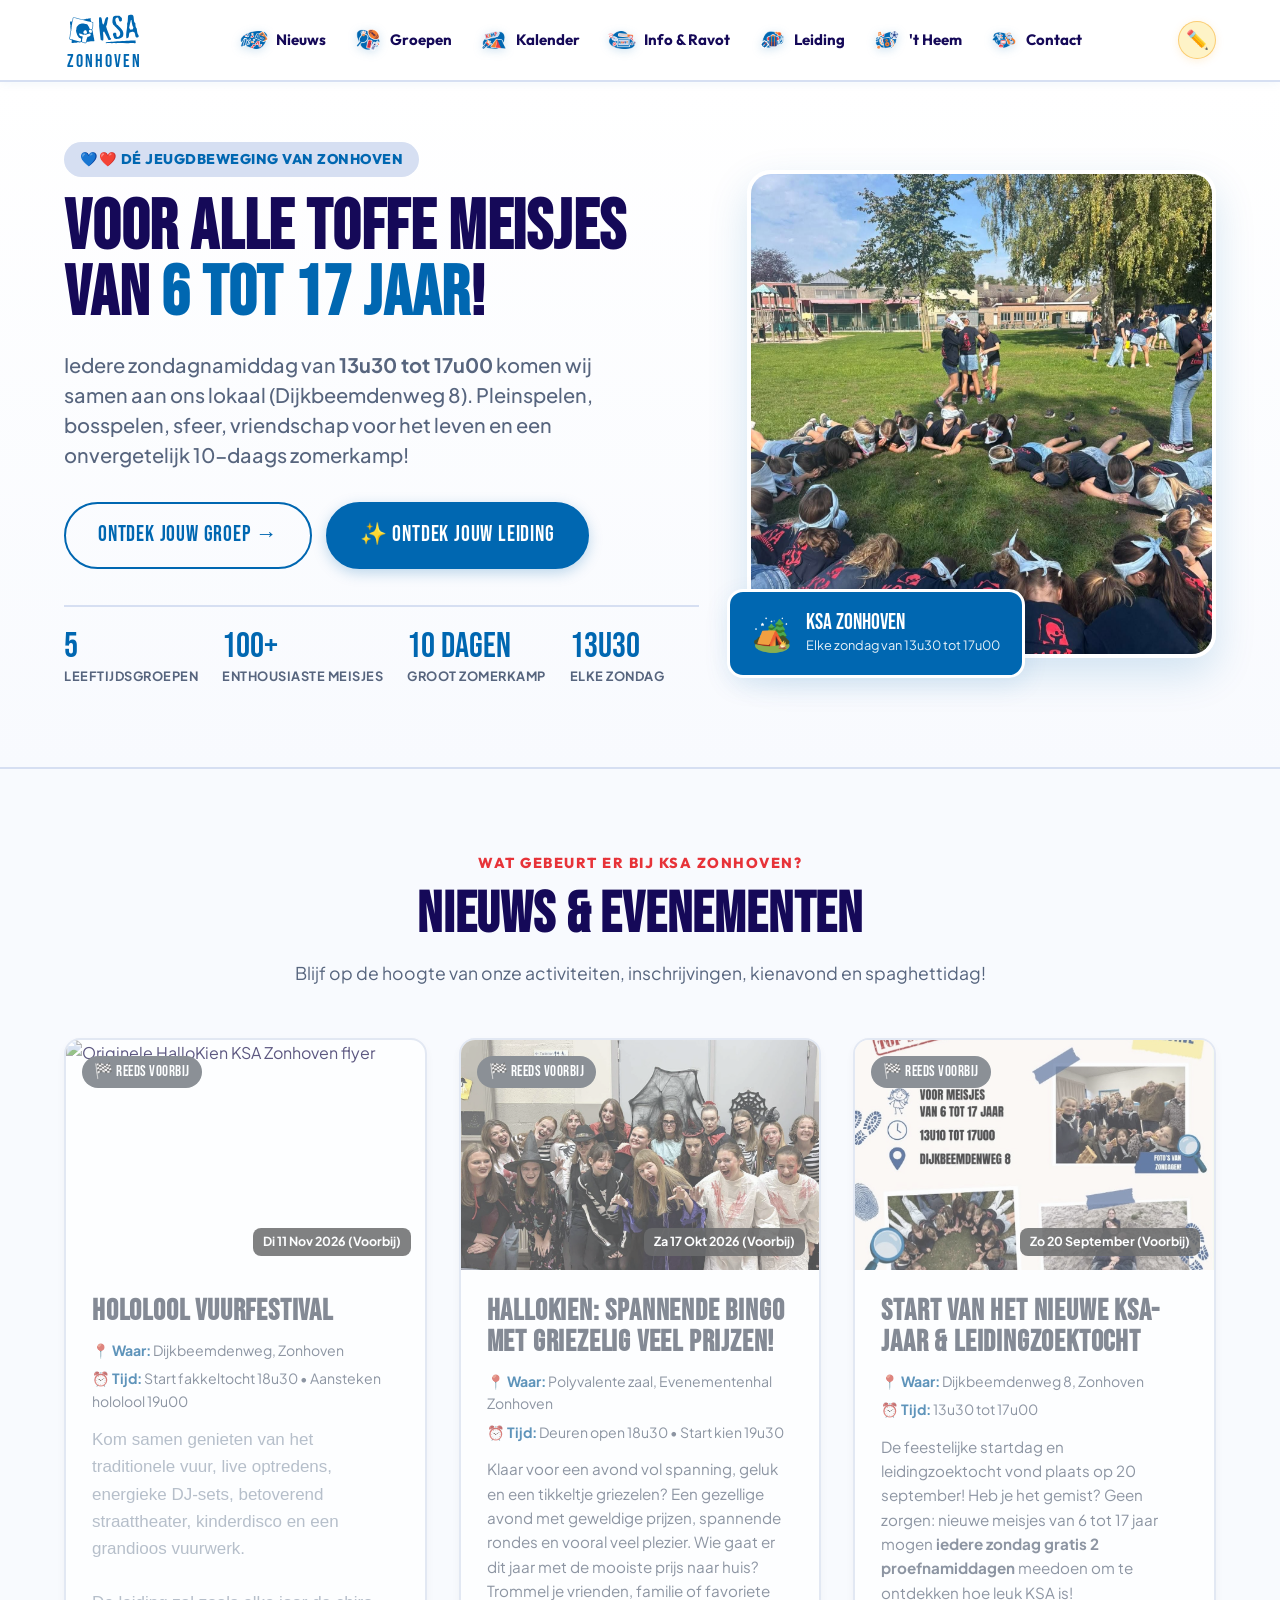
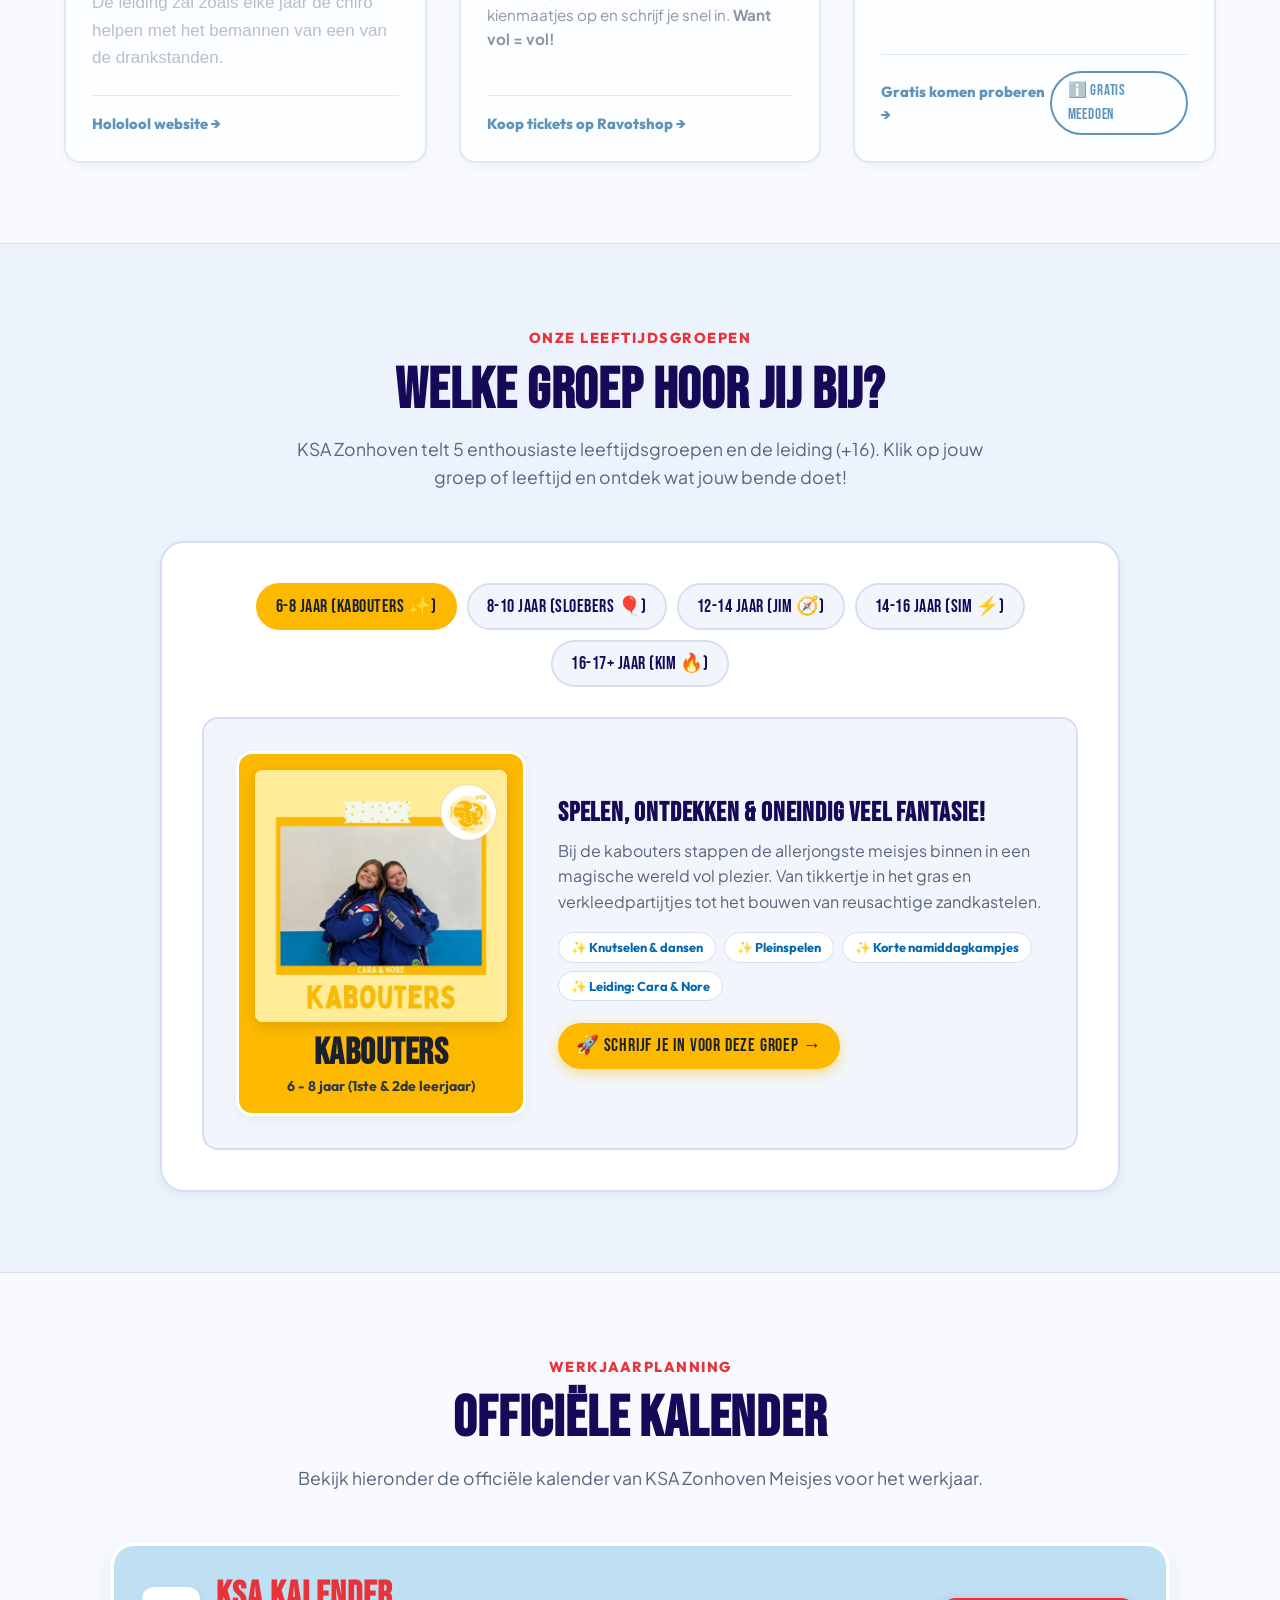
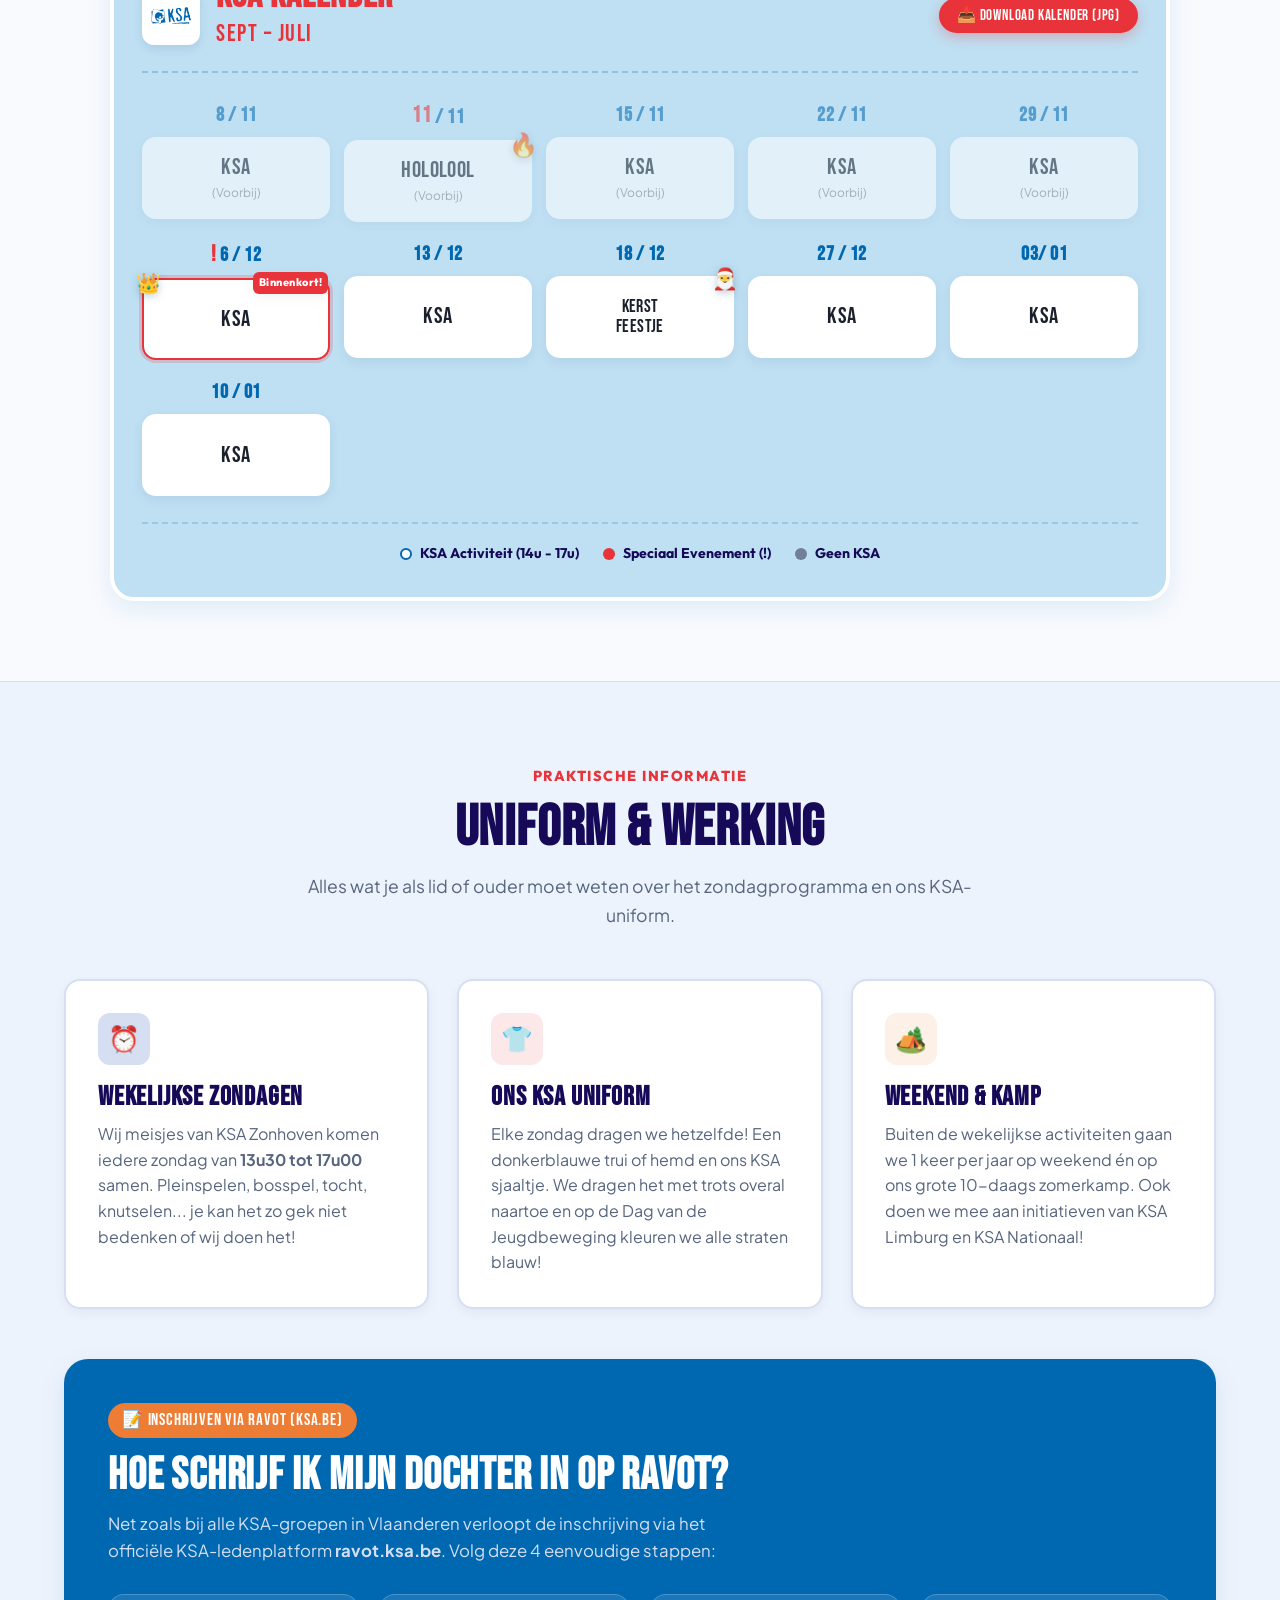
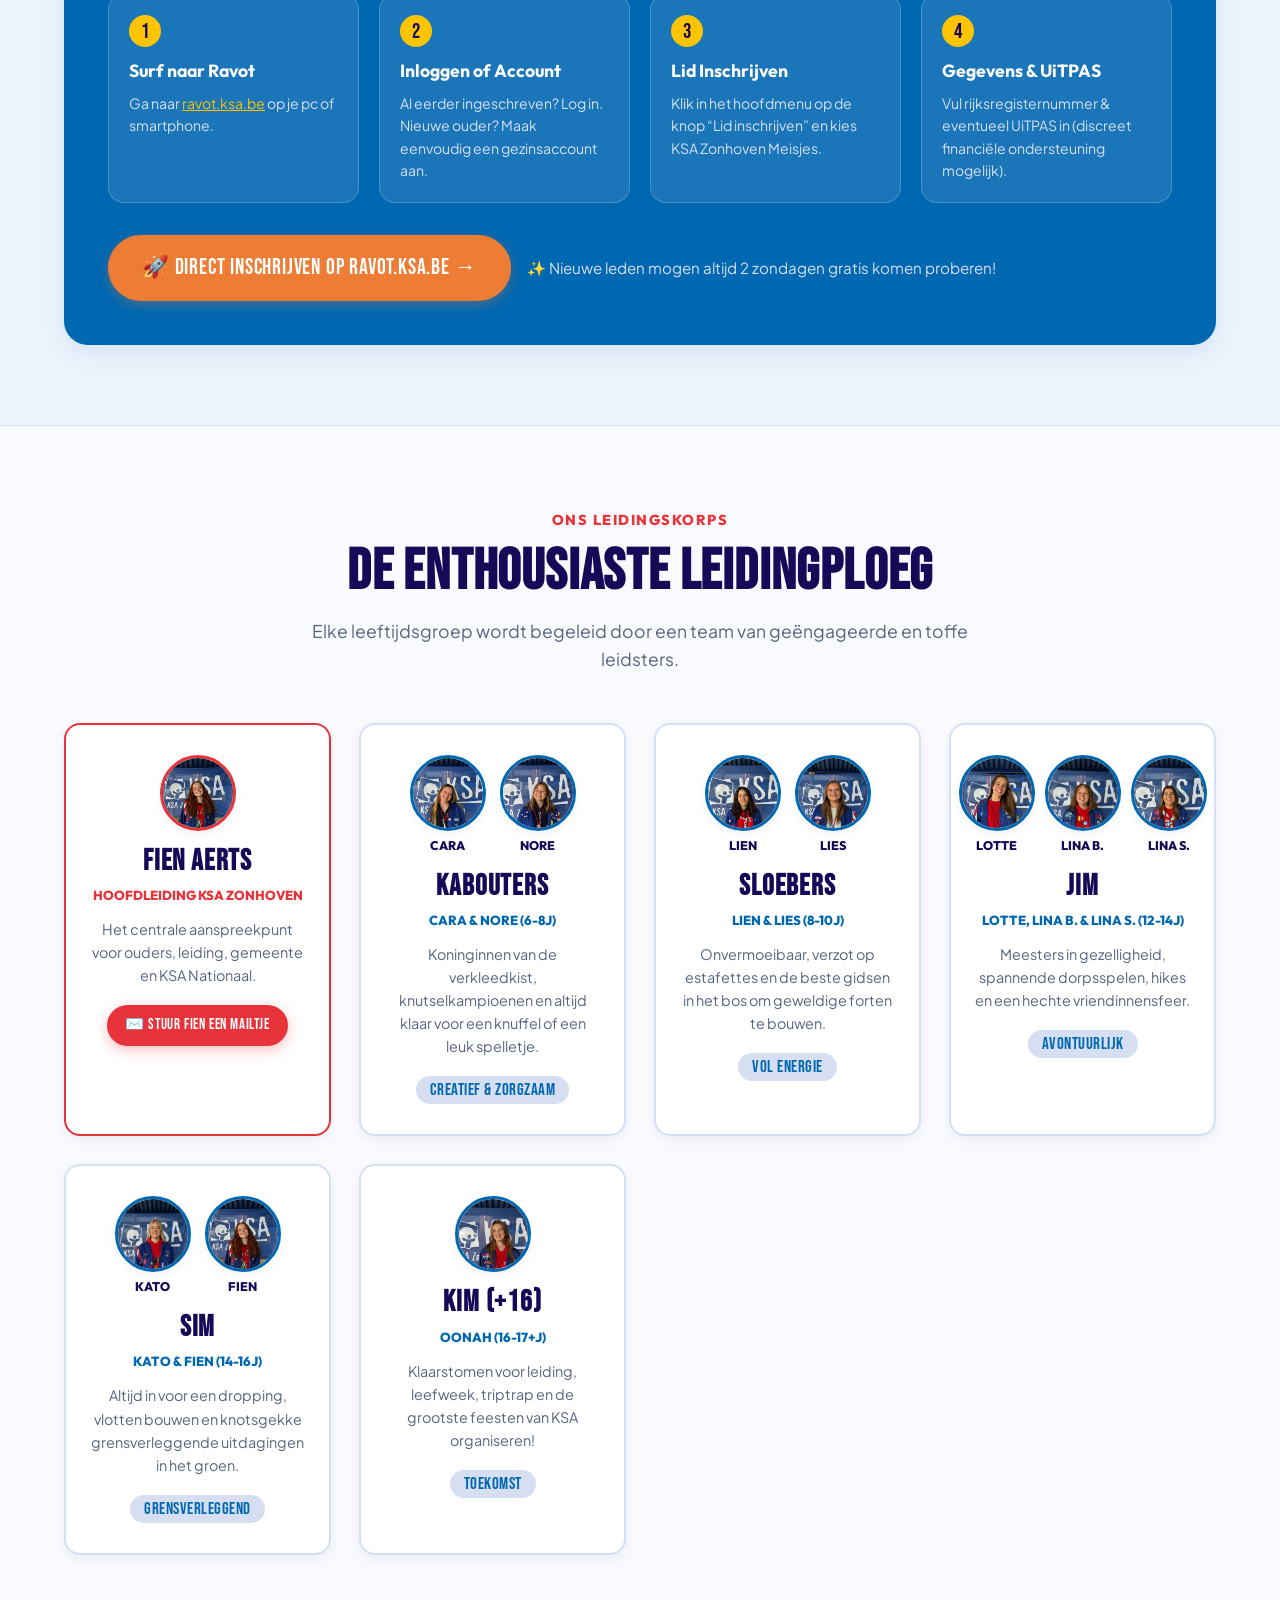
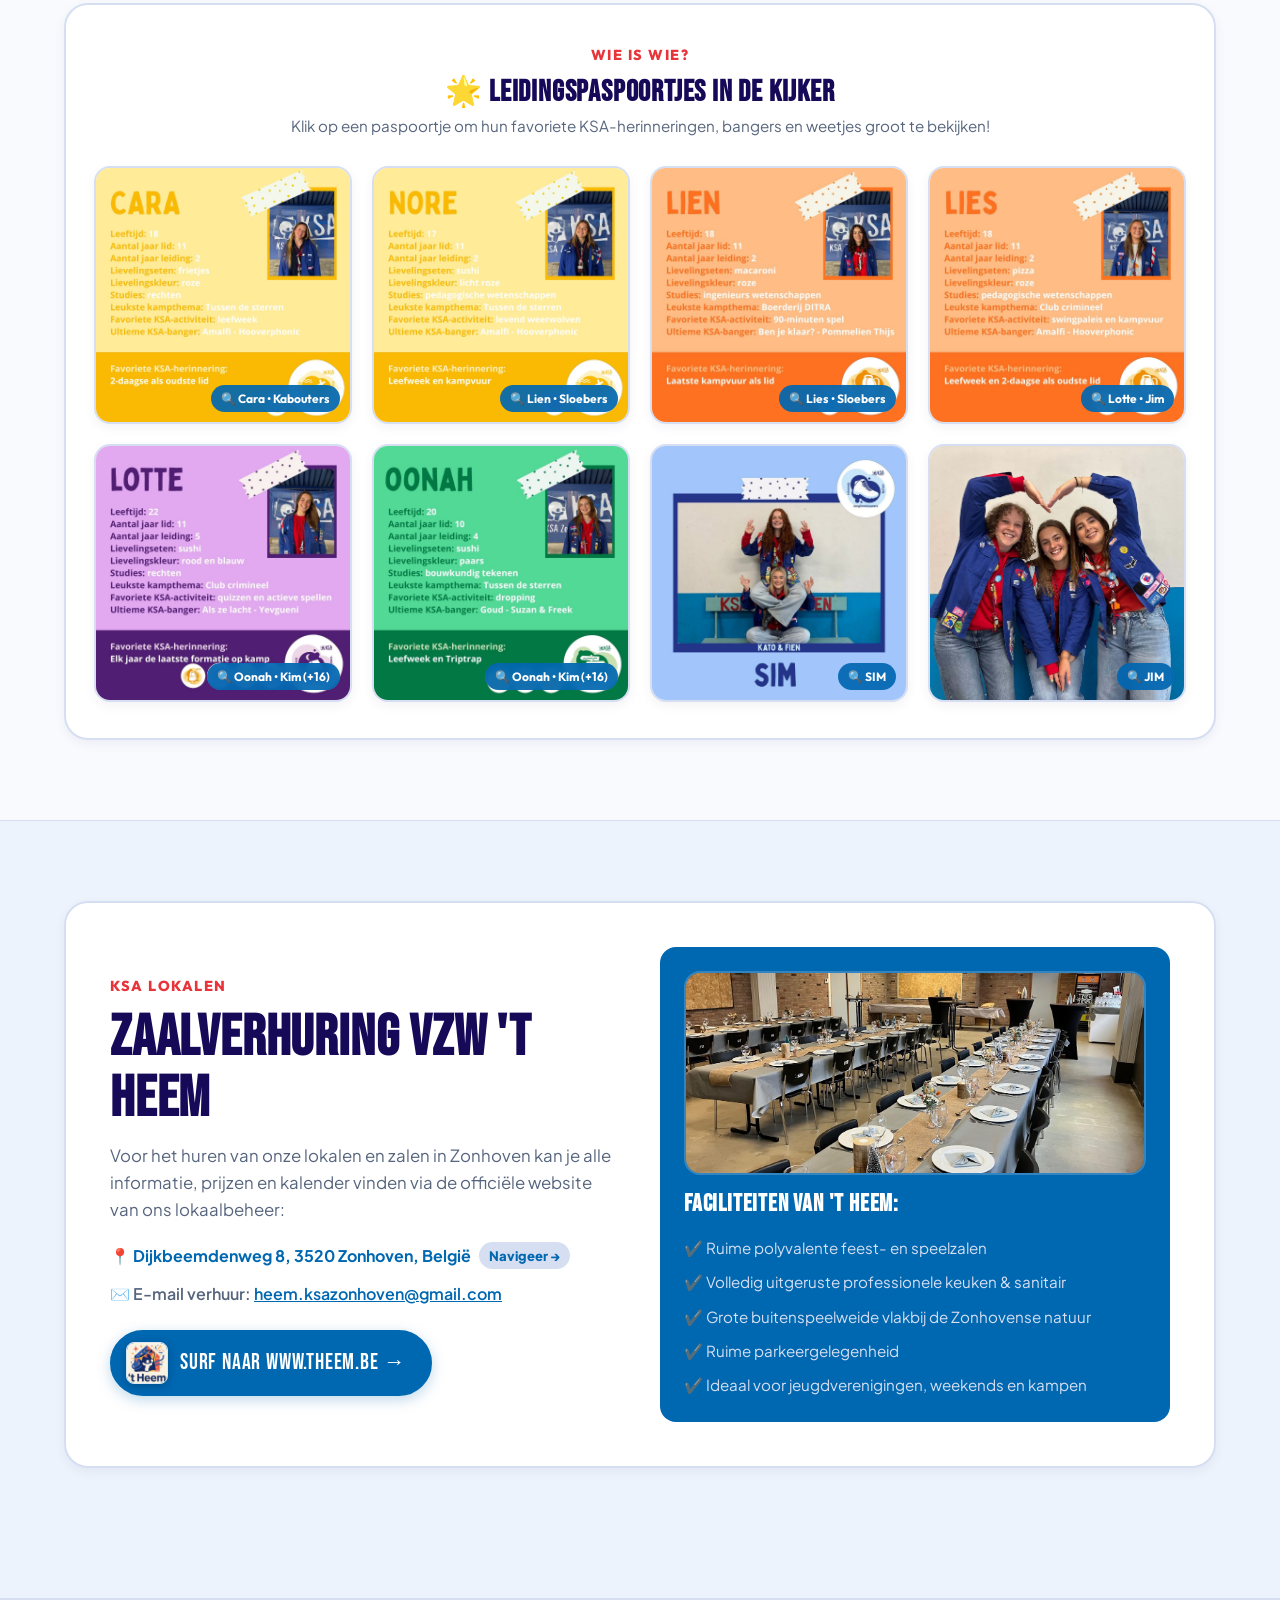
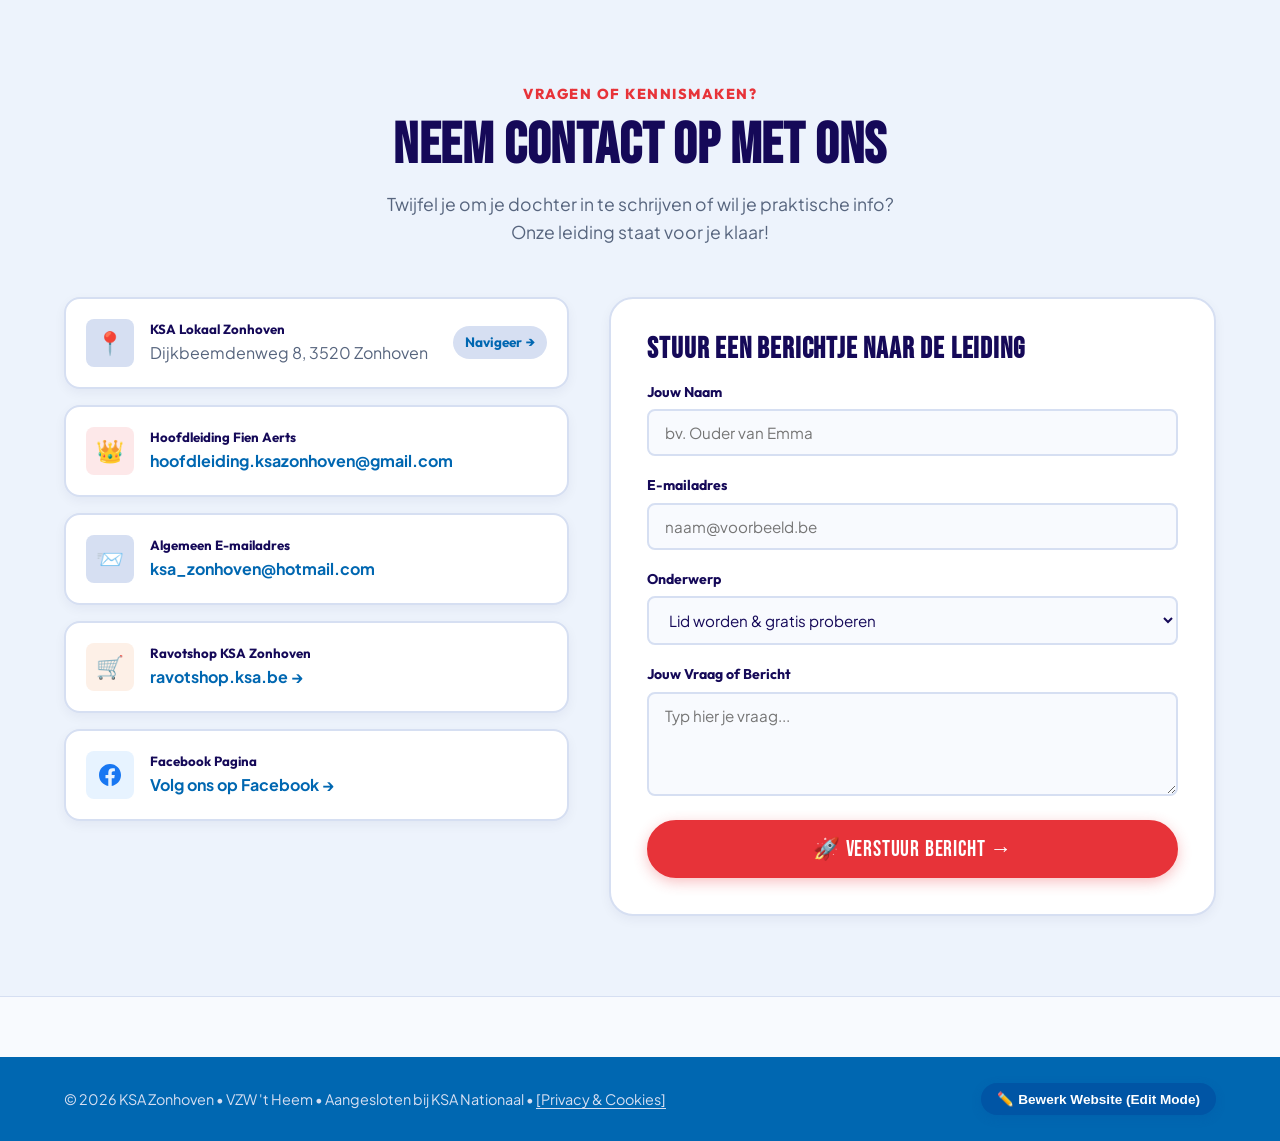
==== index.html @ c06bf8c9 "Fix KSA kalender sticker formaat zodat het perfect in het cirkeltje past (22x22px)" ====
<!DOCTYPE html>
<html lang="nl">
<head>
  <meta charset="UTF-8">
  <meta name="viewport" content="width=device-width, initial-scale=1.0">
  <meta http-equiv="X-UA-Compatible" content="IE=edge">
  
  <title>KSA Zonhoven Meisjes | Dé Jeugdbeweging van Zonhoven (KSA.BE)</title>
  <meta name="description" content="KSA Zonhoven Meisjes - Dé jeugdbeweging van Zonhoven voor meisjes van 6 tot 17 jaar. Aangesloten bij KSA Nationaal (ksa.be). Elke zondag van 13u30 tot 17u00 aan Dijkbeemdenweg 8.">
  <meta property="og:title" content="KSA Zonhoven Meisjes | Dé Jeugdbeweging van Zonhoven">
  <meta property="og:description" content="Dé jeugdbeweging van Zonhoven voor alle toffe meisjes van 6-17 jaar ❤️💙 In de officiële stijl van KSA.BE met authentieke foto's!">
  <meta property="og:image" content="assets/images/real_hero_banner.jpg">
  <meta property="og:type" content="website">

  <!-- Favicon -->
  <link rel="icon" type="image/svg+xml" href="assets/icons/ksa-logo-official.svg?v=blue">

  <!-- Stylesheet in KSA.BE Style -->
  <link rel="stylesheet" href="css/style.css?v=gh33">

  <!-- Automatic Device & Screen Detection (Mobile vs Desktop) -->
  <script src="js/device-detect.js?v=gh27"></script>

  <!-- OneSignal Web Push SDK -->
  <script src="https://cdn.onesignal.com/sdks/web/v16/OneSignalSDK.page.js" defer></script>
  <script>
    window.OneSignalDeferred = window.OneSignalDeferred || [];
    OneSignalDeferred.push(async function(OneSignal) {
      const isGhPages = window.location.pathname.includes('/KSA-website');
      const swPath = isGhPages ? 'KSA-website/OneSignalSDKWorker.js' : 'OneSignalSDKWorker.js';
      const swScope = isGhPages ? '/KSA-website/' : '/';

      await OneSignal.init({
        appId: "1d99a44c-9fef-470b-b8c9-9256adc1f7ee",
        serviceWorkerPath: swPath,
        serviceWorkerParam: {
          scope: swScope
        },
        safari_web_id: "web.onesignal.auto.1d99a44c-9fef-470b-b8c9-9256adc1f7ee",
        notifyButton: {
          enable: false,
        },
        allowLocalhostAsSecureOrigin: true,
      });

      // Vraag na 2.5 seconden vriendelijk om meldingen in te schakelen
      setTimeout(async function() {
        try {
          if (!OneSignal.User.PushSubscription.optedIn) {
            OneSignal.Slidedown.promptPush();
          }
        } catch (err) {}
      }, 2500);
    });
  </script>
</head>
<body>

  <!-- KSA.BE Topbar -->
  <div class="ksa-topbar" id="ksaTopbar">
    <div class="container" style="display:flex; align-items:center; justify-content:space-between; width:100%; flex-wrap:wrap; gap:8px;">
      <div class="ksa-topbar-left" style="display:flex; align-items:center; gap:8px; flex-wrap:wrap;">
        <span class="ksa-topbar-badge" id="topbarBadge">KSA LIMBURG</span>
        <span class="ksa-topbar-desc" id="topbarDesc">Aangesloten bij <strong>KSA Nationaal</strong> &bull;</span>
        <a href="https://www.ksa.be" target="_blank" rel="noopener" id="topbarLinkLeft" class="topbar-link">www.ksa.be</a>
        <span style="opacity:0.6; margin:0 2px;">&bull;</span>
        <a href="javascript:void(0)" class="topbar-link topbar-privacy-trigger" title="Bekijk privacybeleid en cookieverklaring">[Privacy &amp; Cookies]</a>
      </div>
      <div class="ksa-topbar-right" style="display:flex; align-items:center; gap:8px; flex-wrap:wrap;">
        <span class="ksa-topbar-promo" id="topbarPromo">🎃 <strong>HalloKien 2026:</strong></span>
        <a href="https://ravotshop.ksa.be/hallokien" target="_blank" rel="noopener" id="topbarLinkRight" class="topbar-link">Bestel tickets via Ravotshop &rarr;</a>
      </div>
    </div>
  </div>

  <!-- Main KSA.BE Site Header -->
  <header class="site-header">
    <div class="container nav-container">
      <a href="index.html" class="brand-link" aria-label="KSA Zonhoven Home">
        <img src="assets/icons/ksa-logo-official.svg?v=blue" alt="Officieel KSA Logo" class="brand-official-logo">
        <div class="brand-local-info">
          <span class="brand-local-name">ZONHOVEN</span>
        </div>
      </a>

      <!-- Navigation Links in KSA.BE Style -->
      <ul class="nav-links" id="navLinks">
        <li>
          <a href="#nieuws" class="nav-link active">
            <img src="assets/icons/menu/nav_nieuws.png" alt="" class="nav-link-icon">
            <span>Nieuws</span>
          </a>
        </li>
        <li>
          <a href="#groepen" class="nav-link">
            <img src="assets/icons/menu/nav_groepen.png" alt="" class="nav-link-icon">
            <span>Groepen</span>
          </a>
        </li>
        <li>
          <a href="#agenda" class="nav-link">
            <img src="assets/icons/menu/nav_kalender.png" alt="" class="nav-link-icon">
            <span>Kalender</span>
          </a>
        </li>
        <li>
          <a href="#info" class="nav-link">
            <img src="assets/icons/menu/nav_info.png" alt="" class="nav-link-icon">
            <span>Info &amp; Ravot</span>
          </a>
        </li>
        <li>
          <a href="#leiding" class="nav-link">
            <img src="assets/icons/menu/nav_leiding.png" alt="" class="nav-link-icon">
            <span>Leiding</span>
          </a>
        </li>
        <li>
          <a href="#verhuring" class="nav-link">
            <img src="assets/icons/menu/nav_verhuring.png" alt="" class="nav-link-icon">
            <span>'t Heem</span>
          </a>
        </li>
        <li>
          <a href="#contact" class="nav-link">
            <img src="assets/icons/menu/nav_contact.png" alt="" class="nav-link-icon">
            <span>Contact</span>
          </a>
        </li>
      </ul>

      <!-- Action Items -->
      <div class="nav-actions">
        <!-- Desktop Leiding Edit Mode Shortcut -->
        <button type="button" class="desktop-header-edit-btn" id="desktopEditTriggerBtn" title="Bewerk website (Leiding Edit Mode)">
          ✏️
        </button>
        <!-- Mobile Hamburger Menu Button -->
        <button type="button" class="mobile-menu-btn" id="mobileMenuBtn" aria-label="Menu openen">
          ☰
        </button>
      </div>
    </div>
  </header>

  <!-- Main Content -->
  <main id="mainContent">

    <!-- HERO SECTION (KSA.BE Style with Real KSA Zonhoven Banner) -->
    <section class="hero-section">
      <div class="container hero-grid">
        <div class="hero-content">
          <div class="hero-tag">
            <span>💙❤️ Dé Jeugdbeweging van Zonhoven</span>
          </div>

          <h1 class="hero-title">
            VOOR ALLE TOFFE MEISJES VAN <span class="text-blue">6 TOT 17 JAAR</span>!
          </h1>

          <p class="hero-lead">
            Iedere zondagnamiddag van <strong>13u30 tot 17u00</strong> komen wij samen aan ons lokaal (Dijkbeemdenweg 8). 
            Pleinspelen, bosspelen, sfeer, vriendschap voor het leven en een onvergetelijk 10-daags zomerkamp!
          </p>

          <div class="hero-cta-group">
            <a href="#nieuws" class="btn btn-primary btn-lg" data-confetti>
              <span>🔥 Bekijk het Nieuws</span>
            </a>
            <a href="https://ravotshop.ksa.be/hallokien" target="_blank" rel="noopener" class="btn btn-blue btn-lg" data-confetti>
              <span>🎃 HalloKien Tickets</span>
            </a>
            <a href="#groepen" class="btn btn-outline-blue btn-lg">
              <span>Ontdek Jouw Groep &rarr;</span>
            </a>
          </div>

          <div class="hero-stats-bar">
            <div class="hero-stat-item">
              <span class="hero-stat-num">5</span>
              <span class="hero-stat-lbl">Leeftijdsgroepen</span>
            </div>
            <div class="hero-stat-item">
              <span class="hero-stat-num">100+</span>
              <span class="hero-stat-lbl">Enthousiaste Meisjes</span>
            </div>
            <div class="hero-stat-item">
              <span class="hero-stat-num">10 DAGEN</span>
              <span class="hero-stat-lbl">Groot Zomerkamp</span>
            </div>
            <div class="hero-stat-item">
              <span class="hero-stat-num">13U30</span>
              <span class="hero-stat-lbl">Elke Zondag</span>
            </div>
          </div>
        </div>

        <div class="hero-media-wrap">
          <div class="hero-image-frame">
            <img src="images/ksakinderen.jpg" alt="KSA Zonhoven Kinderen Spel in het Gras">
          </div>

          <!-- KSA Badge Corner -->
          <div class="hero-corner-badge">
            <div class="hero-corner-icon">🏕️</div>
            <div>
              <div class="hero-corner-title">KSA ZONHOVEN MEISJES</div>
              <div class="hero-corner-sub">Elke zondag van 13u30 tot 17u00</div>
            </div>
          </div>
        </div>
      </div>
    </section>

    <!-- LIVE COUNTDOWN BANNER (HalloKien 17 Oktober) -->
    <div class="container countdown-banner-wrap">
      <div class="ksa-event-banner">
        <div>
          <span class="event-banner-tag">🔥 GROOT KSA ZONHOVEN EVENEMENT</span>
          <h2 class="event-banner-title">HALLOKIEN BINGO NIGHT 2026 🎃</h2>
          <p class="event-banner-desc">Zaterdag 17 oktober &bull; Polyvalente Zaal Evenementenhal Zonhoven &bull; Vol = Vol!</p>
        </div>

        <div class="countdown-grid" id="eventCountdown">
          <div class="countdown-tile">
            <div class="countdown-digit" id="days">--</div>
            <div class="countdown-label">Dagen</div>
          </div>
          <div class="countdown-tile">
            <div class="countdown-digit" id="hours">--</div>
            <div class="countdown-label">Uur</div>
          </div>
          <div class="countdown-tile">
            <div class="countdown-digit" id="minutes">--</div>
            <div class="countdown-label">Min</div>
          </div>
          <div class="countdown-tile">
            <div class="countdown-digit" id="seconds">--</div>
            <div class="countdown-label">Sec</div>
          </div>
        </div>

        <div>
          <a href="https://ravotshop.ksa.be/hallokien" target="_blank" rel="noopener" class="btn btn-primary btn-lg" data-confetti>
            <span>🎟️ Bestel Kaarten &rarr;</span>
          </a>
        </div>
      </div>
    </div>

    <!-- FLASHY NIEUWS SECTION (Using Real KSA Zonhoven Images) -->
    <section class="section" id="nieuws">
      <div class="container">
        <div class="section-head">
          <span class="section-eyebrow">Wat gebeurt er bij KSA Zonhoven?</span>
          <h2 class="section-title">NIEUWS &amp; EVENEMENTEN</h2>
          <p class="section-intro">
            Blijf op de hoogte van onze activiteiten, inschrijvingen, kienavond en spaghettidag!
          </p>
        </div>

        <!-- News Cards Grid in KSA.BE Card Style -->
        <div class="news-grid">

          <!-- 1. HalloKien (Active Upcoming Event) -->
          <article class="news-card" data-category="hot hallokien">
            <div class="news-media">
              <img src="assets/images/real_hallokien.jpg" alt="Originele HalloKien KSA Zonhoven flyer">
              <div class="news-badge news-badge-red">🎃 Kienavond</div>
              <div class="news-date">Za 17 Okt 2026</div>
            </div>
            <div class="news-content">
              <h3 class="news-card-title">HALLOKIEN: SPANNENDE BINGO MET GRIEZELIG VEEL PRIJZEN!</h3>
              <div class="news-meta-details">
                <div>📍 <strong>Waar:</strong> Polyvalente zaal, Evenementenhal Zonhoven</div>
                <div>⏰ <strong>Tijd:</strong> Deuren open 18u30 &bull; Start kien 19u30</div>
              </div>
              <p class="news-snippet">
                Klaar voor een avond vol spanning, geluk en een tikkeltje griezelen? Een gezellige avond met geweldige prijzen, spannende rondes en vooral veel plezier. Wie gaat er dit jaar met de mooiste prijs naar huis? Trommel je vrienden, familie of favoriete kienmaatjes op en schrijf je snel in. <strong>Want vol = vol!</strong>
              </p>
              <div class="news-actions">
                <a href="https://ravotshop.ksa.be/hallokien" target="_blank" rel="noopener" class="read-more-link">
                  Koop tickets op Ravotshop &rarr;
                </a>
                <a href="https://ravotshop.ksa.be/hallokien" target="_blank" rel="noopener" class="btn btn-primary btn-sm" data-confetti>
                  <span>🎟️ Tickets</span>
                </a>
              </div>
            </div>
          </article>

          <!-- 2. Startdag (Past / Faded Event) -->
          <article class="news-card is-past" data-category="startdag">
            <div class="news-media">
              <img src="assets/images/real_startdag.jpg?v=2" alt="Originele startdag KSA Zonhoven afbeelding">
              <div class="news-badge" style="background-color: #555e68; color: #ffffff;">🏁 Reeds voorbij</div>
              <div class="news-date" style="background-color: rgba(40,40,40,0.85);">Zo 20 September (Voorbij)</div>
            </div>
            <div class="news-content">
              <h3 class="news-card-title" style="color: #4a5568;">START VAN HET NIEUWE KSA-JAAR &amp; LEIDINGZOEKTOCHT</h3>
              <div class="news-meta-details">
                <div>📍 <strong>Waar:</strong> Dijkbeemdenweg 8, Zonhoven</div>
                <div>⏰ <strong>Tijd:</strong> 13u30 tot 17u00</div>
              </div>
              <p class="news-snippet">
                De feestelijke startdag en leidingzoektocht vond plaats op 20 september! Heb je het gemist? Geen zorgen: nieuwe meisjes van 6 tot 17 jaar mogen <strong>iedere zondag gratis 2 proefnamiddagen</strong> meedoen om te ontdekken hoe leuk KSA is!
              </p>
              <div class="news-actions">
                <a href="#info" class="read-more-link">
                  Gratis komen proberen &rarr;
                </a>
                <a href="#info" class="btn btn-outline-blue btn-sm">
                  <span>ℹ️ Gratis Meedoen</span>
                </a>
              </div>
            </div>
          </article>

          <!-- 3. Spaghettidag (Past / Faded Event) -->
          <article class="news-card is-past" data-category="spaghetti">
            <div class="news-media">
              <img src="assets/images/real_spaghettidag.jpg?v=2" alt="Originele Spaghettidag KSA Zonhoven affiche">
              <div class="news-badge" style="background-color: #555e68; color: #ffffff;">🏁 Reeds voorbij</div>
              <div class="news-date" style="background-color: rgba(40,40,40,0.85);">Zo 1 Maart (Afgelopen)</div>
            </div>
            <div class="news-content">
              <h3 class="news-card-title" style="color: #4a5568;">SPAGHETTIDAG: SMULLEN VOOR ONZE NIEUWE KAMPTENT</h3>
              <div class="news-meta-details">
                <div>📍 <strong>Waar:</strong> Zaal De Kwint, Zonhoven</div>
                <div>🍰 <strong>Desserts:</strong> Verzorgd door iTakeAway</div>
              </div>
              <p class="news-snippet">
                Onze jaarlijkse spaghettidag in Zaal De Kwint was een fantastisch succes! Dankzij de massale opkomst en alle bestellingen hebben we ons streefdoel bereikt voor de aankoop van onze nieuwe kamptent. Enorm bedankt aan alle eters, sympathisanten en helpende handen!
              </p>
              <div class="news-actions">
                <span class="read-more-link" style="color: #718096;">
                  ❤️ Bedankt voor jullie steun!
                </span>
              </div>
            </div>
          </article>

        </div>
      </div>
    </section>

    <!-- INTERACTIVE GROEPEN / LEEFTIJDEN (KSA.BE Style) -->
    <section class="section section-alt" id="groepen">
      <div class="container">
        <div class="section-head">
          <span class="section-eyebrow">Onze Leeftijdsgroepen</span>
          <h2 class="section-title">WELKE GROEP HOOR JIJ BIJ?</h2>
          <p class="section-intro">
            KSA Zonhoven telt 5 enthousiaste leeftijdsgroepen en de leiding (+16). Klik op jouw groep of leeftijd en ontdek wat jouw bende doet!
          </p>
        </div>

        <div class="quiz-container">
          <div class="quiz-pills">
            <button type="button" class="quiz-pill-btn active" data-group="kabouters" style="background-color: #fdb900; border-color: #fdb900; color: #1a202c;">6-8 Jaar (Kabouters ✨)</button>
            <button type="button" class="quiz-pill-btn" data-group="sloebers">8-10 Jaar (Sloebers 🎈)</button>
            <button type="button" class="quiz-pill-btn" data-group="roodkapjes">10-12 Jaar (Roodkapjes 🏕️)</button>
            <button type="button" class="quiz-pill-btn" data-group="jim">12-14 Jaar (Jim 🧭)</button>
            <button type="button" class="quiz-pill-btn" data-group="sim">14-16 Jaar (Sim ⚡)</button>
            <button type="button" class="quiz-pill-btn" data-group="kim">16-17+ Jaar (Kim 🔥)</button>
          </div>

          <div class="group-display-card" id="groupResultCard" data-active-group="kabouters">
            <div class="group-display-avatar" id="groupDisplayAvatar">
              <div class="group-img-wrapper">
                <img id="groupResultImg" src="images/kabouters.jpg" alt="Kabouters Groepsfoto" class="group-result-photo">
              </div>
              <h3 class="group-display-title" id="groupResultName">KABOUTERS</h3>
              <div class="group-display-age" id="groupResultAge">6 - 8 jaar (1ste &amp; 2de leerjaar)</div>
            </div>

            <div class="group-display-info">
              <h4 id="groupResultTagline">Spelen, ontdekken &amp; oneindig veel fantasie!</h4>
              <p id="groupResultDesc">
                Bij de kabouters stappen de allerjongste meisjes binnen in een magische wereld vol plezier. Van tikkertje in het gras en verkleedpartijtjes tot het bouwen van reusachtige zandkastelen.
              </p>
              <div class="group-tags-list" id="groupResultPerks">
                <span class="group-tag-pill">✨ Knutselen &amp; dansen</span>
                <span class="group-tag-pill">✨ Pleinspelen</span>
                <span class="group-tag-pill">✨ Korte namiddagkampjes</span>
                <span class="group-tag-pill">✨ Leiding: Cara &amp; Nore</span>
              </div>
              <a href="#info" class="btn btn-sm" id="groupResultBtn" data-confetti>
                <span>🚀 Schrijf je in voor deze groep &rarr;</span>
              </a>
            </div>
          </div>
        </div>
      </div>
    </section>

    <!-- OFFICIËLE KALENDER -->
    <section class="section" id="agenda">
      <div class="container">
        <div class="section-head">
          <span class="section-eyebrow">Werkjaarplanning</span>
          <h2 class="section-title">OFFICIËLE KALENDER</h2>
          <p class="section-intro">
            Bekijk hieronder de officiële kalender van KSA Zonhoven Meisjes voor het werkjaar.
          </p>
        </div>

        <div class="official-calendar-board" id="kalender-bord">
          <div class="cal-poster-header">
            <div class="cal-header-branding">
              <img src="assets/icons/ksa-logo-official.svg?v=blue" alt="KSA Logo" class="cal-header-logo">
              <div>
                <h3 class="cal-poster-title">KSA KALENDER</h3>
                <span class="cal-poster-sub" id="cal-poster-sub">SEPT – JULI</span>
              </div>
            </div>
            <div class="cal-header-actions" data-html2canvas-ignore="true" style="display: flex; gap: 10px; flex-wrap: wrap;">
              <button id="download-kalender-btn" type="button" class="btn btn-primary btn-sm" title="Download de actuele kalender als afbeelding">
                <span>📥 Download Kalender (JPG)</span>
              </button>
            </div>
          </div>

          <div class="cal-grid">
            <!-- 20/09 (Voorbij) -->
            <div class="cal-item is-past">
              <div class="cal-date">20 / 09</div>
              <div class="cal-card">
                <span class="cal-event-text">STARTDAG</span>
              </div>
            </div>

            <!-- 27/09 (Voorbij) -->
            <div class="cal-item is-past">
              <div class="cal-date">27 / 09</div>
              <div class="cal-card">
                <span class="cal-event-text">KSA</span>
              </div>
            </div>

            <!-- 4/10 (Voorbij) -->
            <div class="cal-item is-past">
              <div class="cal-date">4 / 10</div>
              <div class="cal-card">
                <span class="cal-event-text">KSA</span>
              </div>
            </div>

            <!-- 11/10 (Voorbij) -->
            <div class="cal-item is-past">
              <div class="cal-date">11 / 10</div>
              <div class="cal-card">
                <span class="cal-event-text">KSA</span>
              </div>
            </div>

            <!-- 17/10 HALLOKIEN -->
            <div class="cal-item is-current">
              <div class="cal-date"><span class="cal-excl">!</span> 17 / 10</div>
              <div class="cal-card">
                <span class="cal-sticker cal-sticker-bingo" title="Kien">🎟️</span>
                <span class="cal-event-text cal-text-hallokien">HALLOKIEN</span>
                <span class="cal-sticker cal-sticker-pumpkin" title="Halloween">🎃</span>
                <span class="cal-pill-now">Binnenkort!</span>
              </div>
            </div>

            <!-- 18/10 GEEN KSA -->
            <div class="cal-item">
              <div class="cal-date">18 / 10</div>
              <div class="cal-card">
                <span class="cal-event-text cal-text-underline">GEEN KSA</span>
              </div>
            </div>

            <!-- 25/10 KSA -->
            <div class="cal-item">
              <div class="cal-date">25 / 10</div>
              <div class="cal-card">
                <span class="cal-event-text">KSA</span>
              </div>
            </div>

            <!-- 1/11 GEEN KSA -->
            <div class="cal-item">
              <div class="cal-date">1 / 11</div>
              <div class="cal-card">
                <span class="cal-event-text cal-text-underline">GEEN KSA</span>
              </div>
            </div>

            <!-- 8/11 KSA -->
            <div class="cal-item">
              <div class="cal-date">8 / 11</div>
              <div class="cal-card">
                <span class="cal-event-text">KSA</span>
              </div>
            </div>

            <!-- 15/11 KSA -->
            <div class="cal-item">
              <div class="cal-date">15 / 11</div>
              <div class="cal-card">
                <span class="cal-event-text">KSA</span>
              </div>
            </div>

            <!-- 22/11 KSA -->
            <div class="cal-item">
              <div class="cal-date">22 / 11</div>
              <div class="cal-card">
                <span class="cal-event-text">KSA</span>
              </div>
            </div>

            <!-- 29/11 KSA -->
            <div class="cal-item">
              <div class="cal-date">29 / 11</div>
              <div class="cal-card">
                <span class="cal-event-text">KSA</span>
              </div>
            </div>

            <!-- 6/12 KSA (Sint) -->
            <div class="cal-item">
              <div class="cal-date">6 / 12</div>
              <div class="cal-card">
                <span class="cal-sticker cal-sticker-sint" title="Sinterklaas">👑</span>
                <span class="cal-event-text">KSA</span>
              </div>
            </div>

            <!-- 13/12 KSA -->
            <div class="cal-item">
              <div class="cal-date">13 / 12</div>
              <div class="cal-card">
                <span class="cal-event-text">KSA</span>
              </div>
            </div>

            <!-- 18/12 KERSTFEESTJE -->
            <div class="cal-item">
              <div class="cal-date"><span class="cal-excl">!</span> 18 / 12</div>
              <div class="cal-card">
                <span class="cal-sticker cal-sticker-kerst" title="Kerstfeestje">🎅</span>
                <span class="cal-event-text cal-text-kerst">KERST<br>FEESTJE</span>
              </div>
            </div>
          </div>

          <div class="cal-poster-footer">
            <span class="cal-footer-legend">
              <span class="legend-dot legend-active"></span> KSA Activiteit (14u - 17u)
            </span>
            <span class="cal-footer-legend">
              <span class="legend-dot legend-special"></span> Speciaal Evenement (!)
            </span>
            <span class="cal-footer-legend">
              <span class="legend-dot legend-none"></span> Geen KSA
            </span>
          </div>
        </div>
      </div>
    </section>

    <!-- INFO & INSCHRIJVEN VIA RAVOT (KSA.BE Ravot Section) -->
    <section class="section section-alt" id="info">
      <div class="container">
        <div class="section-head">
          <span class="section-eyebrow">Praktische Informatie</span>
          <h2 class="section-title">UNIFORM &amp; WERKING</h2>
          <p class="section-intro">
            Alles wat je als lid of ouder moet weten over het zondagprogramma en ons KSA-uniform.
          </p>
        </div>

        <div class="info-grid">
          <div class="info-feature-card">
            <div class="info-feature-icon">⏰</div>
            <h3>WEKELIJKSE ZONDAGEN</h3>
            <p>
              Wij meisjes van KSA Zonhoven komen iedere zondag van <strong>13u30 tot 17u00</strong> samen. Pleinspelen, bosspel, tocht, knutselen... je kan het zo gek niet bedenken of wij doen het!
            </p>
          </div>

          <div class="info-feature-card">
            <div class="info-feature-icon" style="background-color: #fde8e9; color: var(--ksa-red);">👕</div>
            <h3>ONS KSA UNIFORM</h3>
            <p>
              Elke zondag dragen we hetzelfde! Een donkerblauwe trui of hemd en ons KSA sjaaltje. We dragen het met trots overal naartoe en op de Dag van de Jeugdbeweging kleuren we alle straten blauw!
            </p>
          </div>

          <div class="info-feature-card">
            <div class="info-feature-icon" style="background-color: #fdf0e7; color: var(--ksa-orange);">🏕️</div>
            <h3>WEEKEND &amp; KAMP</h3>
            <p>
              Buiten de wekelijkse activiteiten gaan we 1 keer per jaar op weekend én op ons grote 10-daags zomerkamp. Ook doen we mee aan initiatieven van KSA Limburg en KSA Nationaal!
            </p>
          </div>
        </div>

        <!-- Ravot Box in KSA.BE Brand Style -->
        <div class="ravot-banner-box">
          <span class="ravot-badge">📝 Inschrijven via RAVOT (ksa.be)</span>
          <h3>HOE SCHRIJF IK MIJN DOCHTER IN OP RAVOT?</h3>
          <p>
            Net zoals bij alle KSA-groepen in Vlaanderen verloopt de inschrijving via het officiële KSA-ledenplatform <strong>ravot.ksa.be</strong>. Volg deze 4 eenvoudige stappen:
          </p>

          <div class="ravot-steps-row">
            <div class="ravot-step-tile">
              <div class="step-circle">1</div>
              <h5>Surf naar Ravot</h5>
              <p>Ga naar <a href="https://ravot.ksa.be" target="_blank" rel="noopener" style="color:var(--ksa-yellow); text-decoration:underline;">ravot.ksa.be</a> op je pc of smartphone.</p>
            </div>

            <div class="step-tile ravot-step-tile">
              <div class="step-circle">2</div>
              <h5>Inloggen of Account</h5>
              <p>Al eerder ingeschreven? Log in. Nieuwe ouder? Maak eenvoudig een gezinsaccount aan.</p>
            </div>

            <div class="step-tile ravot-step-tile">
              <div class="step-circle">3</div>
              <h5>Lid Inschrijven</h5>
              <p>Klik in het hoofdmenu op de knop “Lid inschrijven” en kies KSA Zonhoven Meisjes.</p>
            </div>

            <div class="step-tile ravot-step-tile">
              <div class="step-circle">4</div>
              <h5>Gegevens &amp; UiTPAS</h5>
              <p>Vul rijksregisternummer &amp; eventueel UiTPAS in (discreet financiële ondersteuning mogelijk).</p>
            </div>
          </div>

          <div style="display:flex; flex-wrap:wrap; gap:16px; align-items:center;">
            <a href="https://ravot.ksa.be" target="_blank" rel="noopener" class="btn btn-ravot btn-lg" data-confetti>
              <span>🚀 Direct Inschrijven op ravot.ksa.be &rarr;</span>
            </a>
            <span style="font-size:0.95rem; color:#d6dff2;">✨ Nieuwe leden mogen altijd 2 zondagen gratis komen proberen!</span>
          </div>
        </div>
      </div>
    </section>

    <!-- LEIDING PLOEG (Using Real Authentic Leiding Photos) -->
    <section class="section" id="leiding">
      <div class="container">
        <div class="section-head">
          <span class="section-eyebrow">Ons Leidingskorps</span>
          <h2 class="section-title">DE ENTHOUSIASTE LEIDINGPLOEG</h2>
          <p class="section-intro">
            Elke leeftijdsgroep wordt begeleid door een team van geëngageerde en toffe leidsters.
          </p>
        </div>

        <div class="leiding-grid">
          <!-- Hoofdleiding Card (Real Photo Fien Aerts) -->
          <div class="leiding-card leiding-card-hoofd">
            <div style="width: 76px; height: 76px; border-radius: 50%; overflow: hidden; margin: 0 auto 16px; border: 3px solid var(--ksa-red); box-shadow: var(--shadow-sm);">
              <img src="images/uploads/1793738334687_WhatsApp_Image_2026-11-03_at_17.46.16__1_.jpg" alt="Hoofdleiding Fien Aerts" style="width:100%; height:100%; object-fit:cover;">
            </div>
            <h3 class="leiding-name">FIEN AERTS</h3>
            <span class="leiding-role-tag" style="color: var(--ksa-red);">Hoofdleiding KSA Zonhoven</span>
            <p class="leiding-desc">
              Het centrale aanspreekpunt voor ouders, leiding, gemeente en KSA Nationaal.
            </p>
            <a href="mailto:hoofdleiding.ksazonhoven@gmail.com" class="btn btn-primary btn-sm">
              <span>✉️ Stuur Fien een Mailtje</span>
            </a>
          </div>

          <!-- Kabouter Leiding (Cara & Nore) -->
          <div class="leiding-card">
            <div class="leiding-avatars-duo">
              <div class="leiding-avatar-item gallery-item" title="Klik om foto van Cara te bekijken">
                <div class="leiding-avatar-thumb">
                  <img src="images/uploads/1793740657241_WhatsApp_Image_2026-11-03_at_17.46.16__3_.jpg" alt="Cara (Kabouters)" class="paspoort-avatar-crop">
                </div>
                <span class="leiding-avatar-name">Cara</span>
              </div>
              <div class="leiding-avatar-item gallery-item" title="Klik om foto van Nore te bekijken">
                <div class="leiding-avatar-thumb">
                  <img src="images/uploads/1793740664541_WhatsApp_Image_2026-11-03_at_17.45.51.jpg" alt="Nore (Kabouters)" class="paspoort-avatar-crop">
                </div>
                <span class="leiding-avatar-name">Nore</span>
              </div>
            </div>
            <h3 class="leiding-name">KABOUTERS</h3>
            <span class="leiding-role-tag">Cara &amp; Nore (6-8j)</span>
            <p class="leiding-desc">
              Koninginnen van de verkleedkist, knutselkampioenen en altijd klaar voor een knuffel of een leuk spelletje.
            </p>
            <span class="agenda-badge">Creatief &amp; Zorgzaam</span>
          </div>

          <!-- Sloeber Leiding (Lien & Lies) -->
          <div class="leiding-card">
            <div class="leiding-avatars-duo">
              <div class="leiding-avatar-item gallery-item" title="Klik om foto van Lien te bekijken">
                <div class="leiding-avatar-thumb">
                  <img src="images/uploads/1793740670485_WhatsApp_Image_2026-11-03_at_17.45.43__1_.jpg" alt="Lien (Sloebers)" class="paspoort-avatar-crop">
                </div>
                <span class="leiding-avatar-name">Lien</span>
              </div>
              <div class="leiding-avatar-item gallery-item" title="Klik om foto van Lies te bekijken">
                <div class="leiding-avatar-thumb">
                  <img src="images/uploads/1793740675950_WhatsApp_Image_2026-11-03_at_17.46.16__5_.jpg" alt="Lies (Sloebers)" class="paspoort-avatar-crop">
                </div>
                <span class="leiding-avatar-name">Lies</span>
              </div>
            </div>
            <h3 class="leiding-name">SLOEBERS</h3>
            <span class="leiding-role-tag">Lien &amp; Lies (8-10j)</span>
            <p class="leiding-desc">
              Onvermoeibaar, verzot op estafettes en de beste gidsen in het bos om geweldige forten te bouwen.
            </p>
            <span class="agenda-badge">Vol Energie</span>
          </div>

          <!-- Jim Leiding (Lotte, Lina B. & Lina S.) -->
          <div class="leiding-card">
            <div class="leiding-avatars-duo" style="gap: 10px;">
              <div class="leiding-avatar-item gallery-item" title="Klik om foto van Lotte te bekijken">
                <div class="leiding-avatar-thumb">
                  <img src="images/uploads/1793738396382_WhatsApp_Image_2026-11-03_at_17.46.16__6_.jpg" alt="Lotte (Jim)">
                </div>
                <span class="leiding-avatar-name">Lotte</span>
              </div>
              <div class="leiding-avatar-item gallery-item" title="Klik om foto van Lina B. te bekijken">
                <div class="leiding-avatar-thumb">
                  <img src="images/WhatsApp Image 2026-11-03 at 17.46.17 (5).jpeg" alt="Lina B. (Jim)">
                </div>
                <span class="leiding-avatar-name">Lina B.</span>
              </div>
              <div class="leiding-avatar-item gallery-item" title="Klik om foto van Lina S. te bekijken">
                <div class="leiding-avatar-thumb">
                  <img src="images/uploads/1793738407058_WhatsApp_Image_2026-11-03_at_17.46.16__4_.jpg" alt="Lina S. (Jim)">
                </div>
                <span class="leiding-avatar-name">Lina S.</span>
              </div>
            </div>
            <h3 class="leiding-name">JIM</h3>
            <span class="leiding-role-tag">Lotte, Lina B. &amp; Lina S. (12-14j)</span>
            <p class="leiding-desc">
              Meesters in gezelligheid, spannende dorpsspelen, hikes en een hechte vriendinnensfeer.
            </p>
            <span class="agenda-badge">Avontuurlijk</span>
          </div>

          <!-- Sim Leiding (Kato & Fien) -->
          <div class="leiding-card">
            <div class="leiding-avatars-duo">
              <div class="leiding-avatar-item gallery-item" title="Klik om foto van Kato te bekijken">
                <div class="leiding-avatar-thumb">
                  <img src="images/WhatsApp Image 2026-11-03 at 17.46.16 (2).jpeg" alt="Kato (Sim)">
                </div>
                <span class="leiding-avatar-name">Kato</span>
              </div>
              <div class="leiding-avatar-item gallery-item" title="Klik om foto van Fien te bekijken">
                <div class="leiding-avatar-thumb">
                  <img src="images/uploads/1793738334687_WhatsApp_Image_2026-11-03_at_17.46.16__1_.jpg" alt="Fien (Sim)">
                </div>
                <span class="leiding-avatar-name">Fien</span>
              </div>
            </div>
            <h3 class="leiding-name">SIM</h3>
            <span class="leiding-role-tag">Kato &amp; Fien (14-16j)</span>
            <p class="leiding-desc">
              Altijd in voor een dropping, vlotten bouwen en knotsgekke grensverleggende uitdagingen in het groen.
            </p>
            <span class="agenda-badge">Grensverleggend</span>
          </div>

          <!-- Kim (+16) (Oonah) -->
          <div class="leiding-card">
            <div style="width: 76px; height: 76px; border-radius: 50%; overflow: hidden; margin: 0 auto 16px; border: 3px solid var(--ksa-blue); box-shadow: var(--shadow-sm); cursor: pointer;" class="gallery-item" title="Klik om foto van Oonah te bekijken">
              <img src="images/uploads/1793740682690_WhatsApp_Image_2026-11-03_at_17.46.16.jpg" alt="Kim +16 Begeleiding Oonah" class="paspoort-face-focus" style="width:100%; height:100%;">
            </div>
            <h3 class="leiding-name">KIM (+16)</h3>
            <span class="leiding-role-tag">Oonah (16-17+j)</span>
            <p class="leiding-desc">
              Klaarstomen voor leiding, leefweek, triptrap en de grootste feesten van KSA organiseren!
            </p>
            <span class="agenda-badge">Toekomst</span>
          </div>
        </div>

        <!-- Showcase Leidingspaspoorten (Nieuw toegevoegde foto's) -->
        <div class="paspoort-showcase">
          <div class="paspoort-showcase-head">
            <span class="section-eyebrow">Wie is wie?</span>
            <h3 class="paspoort-showcase-title">🌟 LEIDINGSPASPOORTJES IN DE KIJKER</h3>
            <p class="paspoort-showcase-subtitle">
              Klik op een paspoortje om hun favoriete KSA-herinneringen, bangers en weetjes groot te bekijken!
            </p>
          </div>

          <div class="paspoort-grid">
            <!-- 1. Cara -->
            <div class="paspoort-card gallery-item" title="Bekijk paspoort van Cara">
              <img src="images/cara.jpg" alt="Leidingspaspoort Cara (Kabouters)">
              <div class="paspoort-card-badge">🔍 Cara &bull; Kabouters</div>
            </div>

            <!-- 2. Nore -->
            <div class="paspoort-card gallery-item" title="Bekijk paspoort van Nore">
              <img src="images/nore.jpg" alt="Leidingspaspoort Nore (Kabouters)">
              <div class="paspoort-card-badge">🔍 Nore &bull; Kabouters</div>
            </div>

            <!-- 3. Lien -->
            <div class="paspoort-card gallery-item" title="Bekijk paspoort van Lien">
              <img src="images/lien.jpg" alt="Leidingspaspoort Lien (Sloebers)">
              <div class="paspoort-card-badge">🔍 Lien &bull; Sloebers</div>
            </div>

            <!-- 4. Lies -->
            <div class="paspoort-card gallery-item" title="Bekijk paspoort van Lies">
              <img src="images/lies.jpg" alt="Leidingspaspoort Lies (Sloebers)">
              <div class="paspoort-card-badge">🔍 Lies &bull; Sloebers</div>
            </div>

            <!-- 5. Lotte -->
            <div class="paspoort-card gallery-item" title="Bekijk paspoort van Lotte">
              <img src="images/lotte.jpg" alt="Leidingspaspoort Lotte (Jim)">
              <div class="paspoort-card-badge">🔍 Lotte &bull; Jim</div>
            </div>

            <!-- 6. Oonah -->
            <div class="paspoort-card gallery-item" title="Bekijk paspoort van Oonah">
              <img src="images/Oonah.jpg" alt="Leidingspaspoort Oonah (Kim +16)">
              <div class="paspoort-card-badge">🔍 Oonah &bull; Kim (+16)</div>
            </div>
          </div>
        </div>
      </div>
    </section>

    <!-- VERHURING ('T HEEM) (KSA.BE Themas Style) -->
    <section class="section section-alt" id="verhuring">
      <div class="container">
        <div class="verhuring-box">
          <div>
            <span class="section-eyebrow">KSA Lokalen</span>
            <h2 class="section-title">ZAALVERHURING VZW 'T HEEM</h2>
            <p style="margin-bottom: 18px; font-size: 1.05rem;">
              Voor het huren van onze lokalen en zalen in Zonhoven kan je alle informatie, prijzen en kalender vinden via de officiële website van ons lokaalbeheer:
            </p>
            <p style="margin-bottom: 12px; font-weight: 700;">
              <a href="https://www.google.com/maps/dir/?api=1&destination=Dijkbeemdenweg+8,+3520+Zonhoven" target="_blank" rel="noopener" style="color: var(--ksa-blue); text-decoration: none; display: inline-flex; align-items: center; gap: 8px;" title="Navigeer naar KSA Lokaal Zonhoven via Google Maps">
                <span>📍 Dijkbeemdenweg 8, 3520 Zonhoven, België</span>
                <span style="font-size: 0.82rem; background: var(--ksa-light-blue); padding: 3px 10px; border-radius: var(--radius-full); font-weight: 800;">Navigeer &rarr;</span>
              </a>
            </p>
            <p style="margin-bottom: 24px; font-weight: 600;">
              ✉️ E-mail verhuur: <a href="mailto:heem.ksazonhoven@gmail.com" style="color: var(--ksa-blue); text-decoration: underline;">heem.ksazonhoven@gmail.com</a>
            </p>
            <a href="https://www.theem.be" target="_blank" rel="noopener" class="btn btn-blue btn-lg" data-confetti style="display: inline-flex; align-items: center; gap: 12px; padding: 10px 24px 10px 14px;">
              <img src="images/theem_logo_card.jpg" alt="Logo VZW 't Heem" style="width: 42px; height: 42px; border-radius: 8px; object-fit: cover; box-shadow: 0 2px 8px rgba(0,0,0,0.22); flex-shrink: 0; border: 1.5px solid rgba(255,255,255,0.85);">
              <span>Surf naar www.theem.be &rarr;</span>
            </a>
          </div>

          <div style="background-color: var(--ksa-blue); color: #fff; border-radius: var(--radius-md); padding: 24px; display: flex; flex-direction: column; gap: 16px;">
            <div style="border-radius: var(--radius-md); overflow: hidden; border: 2px solid rgba(255,255,255,0.2);">
              <img src="images/theem.jpg" alt="Zaalverhuur 't Heem Zonhoven" style="width: 100%; height: 200px; object-fit: cover; display: block;">
            </div>
            <h3 style="color: #fff; font-size: 1.5rem; margin-bottom: 4px;">FACILITEITEN VAN 'T HEEM:</h3>
            <ul style="list-style: none; display: flex; flex-direction: column; gap: 10px; font-size: 0.95rem; color: #d6dff2;">
              <li>✔️ Ruime polyvalente feest- en speelzalen</li>
              <li>✔️ Volledig uitgeruste professionele keuken &amp; sanitair</li>
              <li>✔️ Grote buitenspeelweide vlakbij de Zonhovense natuur</li>
              <li>✔️ Ruime parkeergelegenheid</li>
              <li>✔️ Ideaal voor jeugdverenigingen, weekends en kampen</li>
            </ul>
          </div>
        </div>
      </div>
    </section>

    <!-- CONTACT (KSA.BE Contact Style) -->
    <section class="section section-alt" id="contact">
      <div class="container">
        <div class="section-head">
          <span class="section-eyebrow">Vragen of Kennismaken?</span>
          <h2 class="section-title">NEEM CONTACT OP MET ONS</h2>
          <p class="section-intro">
            Twijfel je om je dochter in te schrijven of wil je praktische info? Onze leiding staat voor je klaar!
          </p>
        </div>

        <div class="contact-layout">
          <!-- Info Tiles -->
          <div>
            <a href="https://www.google.com/maps/dir/?api=1&destination=Dijkbeemdenweg+8,+3520+Zonhoven" target="_blank" rel="noopener" class="contact-tile-card" title="Navigeer naar KSA Lokaal Zonhoven in Google Maps">
              <div class="contact-tile-icon">📍</div>
              <div style="flex: 1;">
                <h5>KSA Lokaal Zonhoven</h5>
                <p>Dijkbeemdenweg 8, 3520 Zonhoven</p>
              </div>
              <span class="contact-tile-link-action">
                <span>Navigeer</span> &rarr;
              </span>
            </a>

            <div class="contact-tile-card">
              <div class="contact-tile-icon" style="background-color:#fde8e9; color:var(--ksa-red);">👑</div>
              <div>
                <h5>Hoofdleiding Fien Aerts</h5>
                <p><a href="mailto:hoofdleiding.ksazonhoven@gmail.com" style="color:var(--ksa-blue); font-weight:700;">hoofdleiding.ksazonhoven@gmail.com</a></p>
              </div>
            </div>

            <div class="contact-tile-card">
              <div class="contact-tile-icon">📨</div>
              <div>
                <h5>Algemeen E-mailadres</h5>
                <p><a href="mailto:ksa_zonhoven@hotmail.com" style="color:var(--ksa-blue); font-weight:700;">ksa_zonhoven@hotmail.com</a></p>
              </div>
            </div>

            <div class="contact-tile-card">
              <div class="contact-tile-icon" style="background-color:#fdf0e7; color:var(--ksa-orange);">🛒</div>
              <div>
                <h5>Ravotshop KSA Zonhoven</h5>
                <p><a href="https://ravotshop.ksa.be" target="_blank" rel="noopener" style="color:var(--ksa-blue); font-weight:700;">ravotshop.ksa.be &rarr;</a></p>
              </div>
            </div>

            <div class="contact-tile-card">
              <div class="contact-tile-icon" style="background-color:#e7f3ff; color:#1877f2;">
                <svg width="22" height="22" viewBox="0 0 24 24" fill="currentColor" aria-hidden="true" style="display:block;"><path d="M24 12.073c0-6.627-5.373-12-12-12s-12 5.373-12 12c0 5.99 4.388 10.954 10.125 11.854v-8.385H7.078v-3.47h3.047V9.43c0-3.007 1.792-4.669 4.533-4.669 1.312 0 2.686.235 2.686.235v2.953H15.83c-1.491 0-1.956.925-1.956 1.874v2.25h3.328l-.532 3.47h-2.796v8.385C19.612 23.027 24 18.062 24 12.073z"/></svg>
              </div>
              <div>
                <h5>Facebook Pagina</h5>
                <p><a href="https://www.facebook.com/ksazonhoven/?locale=nl_BE" target="_blank" rel="noopener" style="color:var(--ksa-blue); font-weight:700;">Volg ons op Facebook &rarr;</a></p>
              </div>
            </div>
          </div>

          <!-- Contact Form -->
          <div class="contact-form-box">
            <h3 style="font-size: 1.8rem; margin-bottom: 16px; color: var(--ksa-blue-dark);">STUUR EEN BERICHTJE NAAR DE LEIDING</h3>
            <div id="contactFormStatus" style="display:none; margin-bottom:16px; padding:12px 16px; border-radius:12px; font-size:0.92rem; font-weight:600; line-height:1.4;"></div>
            <form id="contactForm">
              <div class="form-group">
                <label class="form-label" for="contactName">Jouw Naam</label>
                <input type="text" id="contactName" class="form-input" placeholder="bv. Ouder van Emma" required>
              </div>

              <div class="form-group">
                <label class="form-label" for="contactEmail">E-mailadres</label>
                <input type="email" id="contactEmail" class="form-input" placeholder="naam@voorbeeld.be" required>
              </div>

              <div class="form-group">
                <label class="form-label" for="contactSubject">Onderwerp</label>
                <select id="contactSubject" class="form-input">
                  <option value="inschrijven">Lid worden &amp; gratis proberen</option>
                  <option value="hallokien">HalloKien tickets</option>
                  <option value="spaghetti">Spaghettidag bestellen</option>
                  <option value="verhuring">Zaalverhuur 't Heem</option>
                  <option value="anders">Andere vraag</option>
                </select>
              </div>

              <div class="form-group">
                <label class="form-label" for="contactMessage">Jouw Vraag of Bericht</label>
                <textarea id="contactMessage" class="form-textarea" rows="4" placeholder="Typ hier je vraag..." required></textarea>
              </div>

              <button type="submit" class="btn btn-primary btn-lg" style="width: 100%;" data-confetti>
                <span>🚀 Verstuur Bericht &rarr;</span>
              </button>
            </form>
          </div>
        </div>
      </div>
    </section>

  </main>

  <!-- OFFICIAL KSA.BE FOOTER (.l-footer) -->
  <footer class="l-footer">
    <div class="container">
      <!-- Footer Bottom Bar -->
      <div class="footer-bottom-bar">
        <div id="footerCopyright" class="footer-copyright">
          &copy; 2026 KSA Zonhoven &bull; VZW 't Heem &bull; Aangesloten bij KSA Nationaal &bull; <a href="javascript:void(0)" class="footer-privacy-trigger" style="color:inherit; text-decoration:underline;">[Privacy &amp; Cookies]</a>
        </div>
        <div class="footer-support-tags">
          <a href="https://docs.google.com/spreadsheets/d/1yNw0GTkWEvEtJ9beIVNfT-pSE5rVDy1sILdIHAQUhX4/edit" target="_blank" rel="noopener" class="footer-admin-link" title="Open Google Sheets om de kalender en website aan te passen">
            <span>📊 Website Beheer (Google Sheets) &rarr;</span>
          </a>
        </div>
      </div>
    </div>
  </footer>

  <!-- ==========================================================================
       PRIVACY & COOKIES MODAL POPUP
       ========================================================================== -->
  <!-- Privacy & Cookies Modal -->
  <div id="ksaPrivacyModalBackdrop" class="ksa-privacy-modal-backdrop" style="display: none;">
    <div class="ksa-privacy-modal-card" role="dialog" aria-modal="true" aria-labelledby="ksaPrivacyModalTitle">
      <div style="display:flex; align-items:center; justify-content:space-between; margin-bottom:14px; border-bottom:2px solid #f1f5f9; padding-bottom:10px;">
        <div style="display:flex; align-items:center; gap:10px;">
          <span style="font-size:26px;">🛡️</span>
          <div>
            <h3 id="ksaPrivacyModalTitle" style="margin:0; font-size:1.25rem; color:var(--ksa-blue, #002b7f);">Privacy &amp; Cookiebeleid</h3>
            <span style="font-size:0.75rem; color:#64748b; font-weight:600;">KSA Zonhoven Meisjes • VZW 't Heem</span>
          </div>
        </div>
        <button type="button" id="ksaClosePrivacyModalBtn" style="background:#f1f5f9; border:none; width:32px; height:32px; border-radius:50%; font-size:16px; cursor:pointer; color:#475569; display:flex; align-items:center; justify-content:center;" aria-label="Sluiten">✕</button>
      </div>

      <div style="font-size:0.9rem; line-height:1.6; color:#334155; display:flex; flex-direction:column; gap:14px;">
        <p style="margin:0;">
          KSA Zonhoven Meisjes (Dijkbeemdenweg 8, 3520 Zonhoven) hecht veel waarde aan de bescherming van jouw persoonsgegevens en de privacy van onze leden en leiding conform de Europese <strong>Algemene Verordening Gegevensbescherming (GDPR/AVG)</strong>.
        </p>

        <div style="background:#f8fafc; border:1px solid #e2e8f0; border-radius:10px; padding:12px 14px;">
          <h4 style="margin:0 0 4px 0; color:#0f172a; font-size:0.95rem;">1. Verwerking van Persoonsgegevens</h4>
          <p style="margin:0; font-size:0.86rem; color:#475569;">
            Lidinschrijvingen, medische fiches en verzekeringen verlopen via het centrale en beveiligde platform <strong>RAVOT van KSA Nationaal</strong>. Wij delen of verkopen nooit persoonlijke gegevens aan commerciële derden.
          </p>
        </div>

        <div style="background:#f8fafc; border:1px solid #e2e8f0; border-radius:10px; padding:12px 14px;">
          <h4 style="margin:0 0 4px 0; color:#0f172a; font-size:0.95rem;">2. Beeldmateriaal &amp; Foto's</h4>
          <p style="margin:0; font-size:0.86rem; color:#475569;">
            Tijdens zondagnamiddagen, evenementen en kampen maken we sfeerfoto's om onze werking te tonen aan leden en ouders. Toestemming hiervoor wordt gevraagd bij inschrijving op RAVOT. Wil je een specifieke foto liever niet op de website zien? Stuur gerust een mailtje naar <a href="mailto:hoofdleiding.ksazonhoven@gmail.com" style="color:var(--ksa-blue); text-decoration:underline; font-weight:600;">hoofdleiding.ksazonhoven@gmail.com</a> en we halen deze meteen offline.
          </p>
        </div>

        <div style="background:#f8fafc; border:1px solid #e2e8f0; border-radius:10px; padding:12px 14px;">
          <h4 style="margin:0 0 4px 0; color:#0f172a; font-size:0.95rem;">3. Cookies &amp; Lokale Opslag</h4>
          <p style="margin:0; font-size:0.86rem; color:#475569;">
            Deze website gebruikt <strong>uitsluitend functionele cookies en veilige browseropslag</strong>:
          </p>
          <ul style="margin:6px 0 0 16px; padding:0; font-size:0.84rem; color:#64748b;">
            <li>Onthouden van websitevoorkeuren en het leiding-bewerkingssysteem.</li>
            <li>OneSignal Web Push: enkel indien je zelf expliciet meldingen inschakelt om KSA-berichten te ontvangen.</li>
            <li>Geen advertentietrackers of marketingcookies.</li>
          </ul>
        </div>

        <div style="background:#eff6ff; border:1px solid #bfdbfe; border-radius:10px; padding:12px 14px;">
          <h4 style="margin:0 0 4px 0; color:#1e40af; font-size:0.95rem;">4. Officiële KSA Nationaal Privacyverklaring</h4>
          <p style="margin:0; font-size:0.86rem; color:#1e3a8a;">
            Aangezien KSA Zonhoven aangesloten is bij KSA Nationaal vzw, is tevens de algemene nationale privacyverklaring van toepassing. Lees meer op <a href="https://www.ksa.be/privacy" target="_blank" rel="noopener" style="color:#2563eb; font-weight:700; text-decoration:underline;">www.ksa.be/privacy &rarr;</a>.
          </p>
        </div>
      </div>

      <div style="margin-top:20px; display:flex; justify-content:flex-end; gap:10px;">
        <button type="button" id="ksaAcceptPrivacyModalBtn" class="btn btn-primary" style="padding:8px 22px; font-size:0.9rem;">
          Begrepen &amp; Sluiten
        </button>
      </div>
    </div>
  </div>

  <!-- Scripts -->
  <script src="js/html2canvas.min.js"></script>
  <script src="js/main.js?v=gh19"></script>
  <script src="js/visual-editor.js?v=gh47"></script>
</body>
</html>
---- css/style.css ----
/* ==========================================================================
   KSA ZONHOVEN - OFFICIAL KSA.BE DESIGN SYSTEM & BRANDING
   Styled according to KSA Nationaal (www.ksa.be)
   ========================================================================== */

@import url('https://fonts.googleapis.com/css2?family=Bebas+Neue&family=Outfit:wght@500;600;700;800;900&family=Plus+Jakarta+Sans:wght@400;500;600;700;800&display=swap');

:root {
  /* Official KSA.BE Brand Colors */
  --ksa-blue: #0067b1;
  --ksa-blue-hover: #005491;
  --ksa-blue-dark: #150958;
  --ksa-red: #e73339;
  --ksa-red-hover: #c9242a;
  --ksa-orange: #ed7d34;
  --ksa-light-blue: #d6dff2;
  --ksa-ice-blue: #f2f6fc;
  --ksa-yellow: #ffc400;

  /* Base & Surfaces */
  --bg-primary: #f8fafe;
  --bg-card: #ffffff;
  --bg-card-alt: #edf3fc;
  --text-main: #150958;
  --text-dark: #1a1a1a;
  --text-muted: #57657e;
  --border-light: #d6dff2;
  --border-blue: rgba(0, 103, 177, 0.2);
  --nav-bg: #ffffff;

  /* Shadows */
  --shadow-sm: 0 4px 12px rgba(21, 9, 88, 0.05);
  --shadow-md: 0 8px 24px rgba(0, 103, 177, 0.1);
  --shadow-lg: 0 16px 40px rgba(0, 103, 177, 0.16);

  /* Fonts */
  --font-heading: 'Bebas Neue', sans-serif;
  --font-sub: 'Outfit', sans-serif;
  --font-body: 'Plus Jakarta Sans', sans-serif;

  /* Radii */
  --radius-sm: 8px;
  --radius-md: 16px;
  --radius-lg: 24px;
  --radius-full: 9999px;

  --transition-fast: 0.2s ease;
  --transition-bounce: 0.35s cubic-bezier(0.34, 1.56, 0.64, 1);
}

/* Party / Night Glow Mode (Kept for maximum youthful energy!) */
body.party-mode {
  --bg-primary: #0b0728;
  --bg-card: #150f3d;
  --bg-card-alt: #1c154f;
  --text-main: #ffffff;
  --text-dark: #f0f4ff;
  --text-muted: #a5b4fc;
  --border-light: rgba(214, 223, 242, 0.15);
  --border-blue: rgba(0, 225, 217, 0.4);
  --nav-bg: #0d0930;
  --shadow-sm: 0 4px 14px rgba(0, 0, 0, 0.5);
  --shadow-md: 0 10px 30px rgba(0, 0, 0, 0.7);
  --shadow-lg: 0 20px 50px rgba(0, 0, 0, 0.9);
}

/* ==========================================================================
   RESET & FOUNDATIONS
   ========================================================================== */

*, *::before, *::after {
  box-sizing: border-box;
  margin: 0;
  padding: 0;
}

html {
  scroll-behavior: smooth;
  font-size: 16px;
}

body {
  font-family: var(--font-body);
  background-color: var(--bg-primary);
  color: var(--text-main);
  line-height: 1.6;
  overflow-x: hidden;
  transition: background-color 0.3s ease, color 0.3s ease;
}

h1, h2, h3, h4 {
  font-family: var(--font-heading);
  letter-spacing: 0.8px;
  line-height: 1.05;
  text-transform: uppercase;
  color: var(--text-main);
}

h5, h6 {
  font-family: var(--font-sub);
  font-weight: 700;
  color: var(--text-main);
}

p {
  color: var(--text-muted);
}

a {
  color: inherit;
  text-decoration: none;
}

img {
  max-width: 100%;
  height: auto;
  display: block;
}

.container {
  width: 100%;
  max-width: 1200px;
  margin: 0 auto;
  padding: 0 24px;
}

/* ==========================================================================
   KSA.BE TOPBAR & NAVIGATION (.l-header)
   ========================================================================== */

.ksa-topbar {
  background-color: var(--ksa-blue-dark);
  color: #ffffff;
  padding: 8px 16px;
  font-size: 0.82rem;
  font-weight: 600;
  display: flex;
  align-items: center;
  justify-content: space-between;
}

/* Volledig verbergen van de topbalk voor gewone bezoekers */
body:not(.ksa-edit-mode-active) .ksa-topbar.ksa-section-hidden {
  display: none !important;
}

/* In edit-modus: subtiele aanduiding dat de topbalk verborgen is voor bezoekers */
body.ksa-edit-mode-active .ksa-topbar.ksa-section-hidden {
  opacity: 0.55;
  filter: grayscale(0.5);
  border-bottom: 2px dashed #f59e0b;
}

.ksa-topbar a {
  color: var(--ksa-yellow);
  text-decoration: underline;
  text-underline-offset: 3px;
  transition: opacity var(--transition-fast);
}

.ksa-topbar a:hover {
  opacity: 0.85;
}

.ksa-topbar-left {
  display: flex;
  align-items: center;
  gap: 16px;
}

.ksa-topbar-badge {
  background: var(--ksa-red);
  color: #fff;
  padding: 2px 8px;
  border-radius: var(--radius-full);
  font-size: 0.75rem;
  font-family: var(--font-heading);
  letter-spacing: 0.5px;
}

.topbar-privacy-trigger {
  color: #bfdbfe !important;
  text-decoration: underline !important;
  text-underline-offset: 3px !important;
  font-weight: 700 !important;
  cursor: pointer;
  transition: all 0.2s ease;
}

.topbar-privacy-trigger:hover {
  color: #ffffff !important;
}

.footer-privacy-trigger {
  color: inherit !important;
  text-decoration: underline !important;
  text-underline-offset: 3px !important;
  cursor: pointer;
  transition: opacity 0.2s ease;
}

.footer-privacy-trigger:hover {
  opacity: 0.85;
}

/* Privacy Modal */
.ksa-privacy-modal-backdrop {
  position: fixed;
  top: 0;
  left: 0;
  width: 100%;
  height: 100%;
  background: rgba(15, 23, 42, 0.75);
  backdrop-filter: blur(4px);
  z-index: 999999;
  display: flex;
  align-items: center;
  justify-content: center;
  padding: 16px;
  box-sizing: border-box;
}

.ksa-privacy-modal-card {
  background: #ffffff;
  color: #1e293b;
  width: 100%;
  max-width: 620px;
  max-height: 85vh;
  overflow-y: auto;
  border-radius: 16px;
  padding: 24px 28px;
  box-shadow: 0 20px 40px rgba(0, 0, 0, 0.35);
  position: relative;
  border: 1px solid #e2e8f0;
  animation: modalScaleIn 0.25s cubic-bezier(0.16, 1, 0.3, 1);
}

@keyframes modalScaleIn {
  from {
    transform: scale(0.92);
    opacity: 0;
  }
  to {
    transform: scale(1);
    opacity: 1;
  }
}

.site-header {
  position: sticky;
  top: 0;
  z-index: 1000;
  background-color: var(--nav-bg);
  border-bottom: 2px solid var(--border-light);
  box-shadow: 0 2px 10px rgba(0, 103, 177, 0.05);
  transition: all var(--transition-fast);
}

.nav-container {
  display: flex;
  align-items: center;
  justify-content: space-between;
  height: 80px;
}

/* Official KSA Logo Branding */
.brand-link {
  display: flex;
  flex-direction: column;
  align-items: center;
  justify-content: center;
  text-decoration: none;
  gap: 2px;
  flex-shrink: 0;
  padding: 4px 0;
}

.brand-official-logo {
  height: 40px;
  width: auto;
  transition: transform var(--transition-bounce);
}

.brand-link:hover .brand-official-logo {
  transform: scale(1.05);
}

.brand-divider {
  display: none;
}

.brand-local-info {
  display: flex;
  flex-direction: column;
  align-items: center;
  text-align: center;
}

.brand-local-name {
  font-family: var(--font-heading);
  font-size: 1.15rem;
  line-height: 1;
  color: var(--ksa-blue);
  letter-spacing: 2px;
  text-transform: uppercase;
  margin-top: 2px;
}

.brand-local-tag {
  font-family: var(--font-sub);
  font-size: 0.72rem;
  font-weight: 800;
  text-transform: uppercase;
  color: var(--ksa-red);
  letter-spacing: 0.5px;
}

/* Navigation Links in KSA.BE Style */
.nav-links {
  display: flex;
  align-items: center;
  gap: 4px;
  list-style: none;
}

.nav-link {
  display: inline-flex;
  align-items: center;
  gap: 8px;
  font-family: var(--font-sub);
  font-weight: 700;
  font-size: 0.94rem;
  padding: 7px 12px;
  border-radius: var(--radius-md);
  color: var(--text-main);
  text-decoration: none;
  white-space: nowrap;
  transition: all var(--transition-fast);
  position: relative;
}

.nav-link-icon {
  width: 28px;
  height: 28px;
  object-fit: contain;
  flex-shrink: 0;
  filter: drop-shadow(0 2px 5px rgba(0, 103, 177, 0.18));
  transition: transform var(--transition-bounce), filter var(--transition-fast);
}

.nav-link:hover, .nav-link.active {
  color: var(--ksa-blue);
  background-color: var(--ksa-light-blue);
}

.nav-link:hover .nav-link-icon,
.nav-link.active .nav-link-icon {
  transform: translateY(-2px) scale(1.14);
  filter: drop-shadow(0 4px 8px rgba(0, 103, 177, 0.32));
}

.nav-link.active {
  font-weight: 800;
}

.nav-actions {
  display: flex;
  align-items: center;
  gap: 12px;
}

/* Leiding Edit Mode Header Shortcut */
.desktop-header-edit-btn {
  width: 38px;
  height: 38px;
  border-radius: var(--radius-full);
  background: #fef3c7;
  color: #92400e;
  border: 1.5px solid rgba(245, 158, 11, 0.45);
  font-size: 1.15rem;
  cursor: pointer;
  display: inline-flex;
  align-items: center;
  justify-content: center;
  transition: all 0.2s ease;
  box-shadow: 0 2px 8px rgba(245, 158, 11, 0.15);
  flex-shrink: 0;
}

.desktop-header-edit-btn:hover {
  background: #fde68a;
  transform: scale(1.08);
  box-shadow: 0 4px 14px rgba(245, 158, 11, 0.25);
}

.desktop-header-edit-btn.active {
  background: #ef4444;
  color: #ffffff;
  border-color: #dc2626;
  box-shadow: 0 4px 12px rgba(239, 68, 68, 0.35);
}

/* KSA.BE Buttons */
.btn {
  display: inline-flex;
  align-items: center;
  justify-content: center;
  gap: 10px;
  padding: 12px 24px;
  font-family: var(--font-heading);
  font-size: 1.15rem;
  letter-spacing: 0.8px;
  text-transform: uppercase;
  border-radius: var(--radius-full);
  border: 2px solid transparent;
  cursor: pointer;
  transition: all var(--transition-bounce);
  position: relative;
  text-decoration: none;
}

.btn-primary {
  background-color: var(--ksa-red);
  color: #ffffff;
  border-color: var(--ksa-red);
  box-shadow: 0 4px 14px rgba(231, 51, 57, 0.3);
}

.btn-primary:hover {
  background-color: var(--ksa-red-hover);
  border-color: var(--ksa-red-hover);
  transform: translateY(-2px);
  box-shadow: 0 8px 20px rgba(231, 51, 57, 0.45);
}

.btn-blue {
  background-color: var(--ksa-blue);
  color: #ffffff;
  border-color: var(--ksa-blue);
  box-shadow: 0 4px 14px rgba(0, 103, 177, 0.25);
}

.btn-blue:hover {
  background-color: var(--ksa-blue-hover);
  border-color: var(--ksa-blue-hover);
  transform: translateY(-2px);
  box-shadow: 0 8px 20px rgba(0, 103, 177, 0.35);
}

.btn-outline-blue {
  background-color: transparent;
  color: var(--ksa-blue);
  border-color: var(--ksa-blue);
}

.btn-outline-blue:hover {
  background-color: var(--ksa-blue);
  color: #ffffff;
  transform: translateY(-2px);
}

.btn-ravot {
  background-color: var(--ksa-orange);
  color: #ffffff;
  border-color: var(--ksa-orange);
  box-shadow: 0 4px 12px rgba(237, 125, 52, 0.3);
}

.btn-ravot:hover {
  background-color: #d86923;
  transform: translateY(-2px);
}

.btn-sm {
  padding: 6px 16px;
  font-size: 0.95rem;
}

.btn-lg {
  padding: 14px 32px;
  font-size: 1.35rem;
}

.party-toggle-btn {
  background: var(--bg-card);
  border: 2px solid var(--border-light);
  color: var(--text-main);
  width: 40px;
  height: 40px;
  border-radius: 50%;
  display: flex;
  align-items: center;
  justify-content: center;
  font-size: 1.2rem;
  cursor: pointer;
  transition: transform var(--transition-bounce), border-color var(--transition-fast);
}

.party-toggle-btn:hover {
  transform: scale(1.1) rotate(15deg);
  border-color: var(--ksa-blue);
}

.mobile-menu-btn {
  display: none;
  background: none;
  border: none;
  font-size: 1.8rem;
  color: var(--text-main);
  cursor: pointer;
  padding: 6px;
}

/* ==========================================================================
   HERO SECTION (KSA.BE Style)
   ========================================================================== */

.hero-section {
  position: relative;
  padding: 60px 0 80px;
  background: linear-gradient(180deg, #ffffff 0%, var(--bg-primary) 100%);
  border-bottom: 2px solid var(--border-light);
}

.hero-grid {
  display: grid;
  grid-template-columns: 1.15fr 0.85fr;
  align-items: center;
  gap: 48px;
}

.hero-tag {
  display: inline-flex;
  align-items: center;
  gap: 8px;
  background-color: var(--ksa-light-blue);
  color: var(--ksa-blue);
  padding: 6px 16px;
  border-radius: var(--radius-full);
  font-family: var(--font-sub);
  font-size: 0.88rem;
  font-weight: 800;
  text-transform: uppercase;
  letter-spacing: 0.5px;
  margin-bottom: 18px;
}

.hero-title {
  font-size: clamp(2.8rem, 5.5vw, 4.8rem);
  line-height: 0.95;
  margin-bottom: 22px;
  color: var(--ksa-blue-dark);
}

.hero-title .text-blue {
  color: var(--ksa-blue);
}

.hero-title .text-red {
  color: var(--ksa-red);
}

.hero-lead {
  font-size: 1.25rem;
  font-weight: 500;
  color: var(--text-muted);
  margin-bottom: 32px;
  line-height: 1.5;
  max-width: 580px;
}

.hero-cta-group {
  display: flex;
  flex-wrap: wrap;
  gap: 14px;
  margin-bottom: 36px;
}

.hero-stats-bar {
  display: flex;
  align-items: center;
  gap: 24px;
  padding-top: 24px;
  border-top: 2px solid var(--border-light);
}

.hero-stat-item {
  display: flex;
  flex-direction: column;
}

.hero-stat-num {
  font-family: var(--font-heading);
  font-size: 2.2rem;
  line-height: 0.9;
  color: var(--ksa-blue);
}

.hero-stat-lbl {
  font-size: 0.8rem;
  font-weight: 700;
  text-transform: uppercase;
  color: var(--text-muted);
  letter-spacing: 0.5px;
  margin-top: 4px;
}

.hero-media-wrap {
  position: relative;
}

.hero-image-frame {
  border-radius: var(--radius-lg);
  overflow: hidden;
  box-shadow: var(--shadow-lg);
  border: 4px solid #ffffff;
  position: relative;
}

.hero-image-frame img {
  width: 100%;
  height: 480px;
  object-fit: cover;
  transition: transform 0.6s ease;
}

.hero-image-frame:hover img {
  transform: scale(1.04);
}

/* KSA Badge Corner Decors */
.hero-corner-badge {
  position: absolute;
  bottom: -20px;
  left: -20px;
  background-color: var(--ksa-blue);
  color: #ffffff;
  padding: 16px 22px;
  border-radius: var(--radius-md);
  box-shadow: var(--shadow-md);
  display: flex;
  align-items: center;
  gap: 14px;
  border: 3px solid #ffffff;
}

.hero-corner-icon {
  font-size: 2rem;
}

.hero-corner-title {
  font-family: var(--font-heading);
  font-size: 1.4rem;
  line-height: 1;
}

.hero-corner-sub {
  font-size: 0.8rem;
  opacity: 0.9;
}

/* ==========================================================================
   HALLOKIEN COUNTDOWN BANNER (KSA Event Style)
   ========================================================================== */

.countdown-banner-wrap {
  margin: -30px auto 50px;
  position: relative;
  z-index: 10;
}

.ksa-event-banner {
  background: linear-gradient(135deg, var(--ksa-blue-dark) 0%, #1c0d66 100%);
  border-radius: var(--radius-lg);
  padding: 32px 40px;
  color: #ffffff;
  display: flex;
  align-items: center;
  justify-content: space-between;
  gap: 28px;
  box-shadow: var(--shadow-lg);
  border: 3px solid #ffffff;
  position: relative;
  overflow: hidden;
}

.ksa-event-banner::after {
  content: '';
  position: absolute;
  right: -50px;
  bottom: -50px;
  width: 200px;
  height: 200px;
  background: radial-gradient(circle, rgba(231, 51, 57, 0.4) 0%, transparent 70%);
  pointer-events: none;
}

.event-banner-tag {
  display: inline-block;
  background-color: var(--ksa-red);
  color: #ffffff;
  font-family: var(--font-heading);
  font-size: 0.95rem;
  letter-spacing: 1px;
  padding: 4px 12px;
  border-radius: var(--radius-full);
  margin-bottom: 10px;
}

.event-banner-title {
  color: #ffffff;
  font-size: 2.2rem;
  margin-bottom: 6px;
}

.event-banner-desc {
  color: #d6dff2;
  font-size: 0.95rem;
}

.countdown-grid {
  display: flex;
  align-items: center;
  gap: 12px;
}

.countdown-tile {
  background: rgba(255, 255, 255, 0.1);
  border: 1px solid rgba(255, 255, 255, 0.2);
  border-radius: var(--radius-sm);
  padding: 10px 14px;
  min-width: 65px;
  text-align: center;
}

.countdown-digit {
  font-family: var(--font-heading);
  font-size: 2rem;
  line-height: 1;
  color: var(--ksa-yellow);
}

.countdown-label {
  font-size: 0.65rem;
  font-weight: 700;
  text-transform: uppercase;
  color: #d6dff2;
  letter-spacing: 0.5px;
}

/* ==========================================================================
   SECTION COMMON STYLES
   ========================================================================== */

.section {
  padding: 80px 0;
  position: relative;
}

.section-alt {
  background-color: var(--bg-card-alt);
  border-top: 1px solid var(--border-light);
  border-bottom: 1px solid var(--border-light);
}

.section-head {
  text-align: center;
  max-width: 720px;
  margin: 0 auto 50px;
}

.section-eyebrow {
  display: inline-block;
  font-family: var(--font-sub);
  font-size: 0.9rem;
  font-weight: 800;
  text-transform: uppercase;
  letter-spacing: 1.5px;
  color: var(--ksa-red);
  margin-bottom: 10px;
}

.section-title {
  font-size: clamp(2.4rem, 4.5vw, 3.6rem);
  margin-bottom: 14px;
  color: var(--ksa-blue-dark);
}

.section-intro {
  font-size: 1.1rem;
  color: var(--text-muted);
}

/* ==========================================================================
   NIEUWS & EVENEMENTEN (KSA.BE Themas & News Cards)
   ========================================================================== */

.news-filters {
  display: flex;
  align-items: center;
  justify-content: center;
  flex-wrap: wrap;
  gap: 10px;
  margin-bottom: 40px;
}

.filter-btn {
  padding: 8px 22px;
  border-radius: var(--radius-full);
  font-family: var(--font-heading);
  font-size: 1.15rem;
  letter-spacing: 0.8px;
  text-transform: uppercase;
  background-color: #ffffff;
  color: var(--text-main);
  border: 2px solid var(--border-light);
  cursor: pointer;
  transition: all var(--transition-fast);
}

.filter-btn:hover,
.filter-btn.active {
  background-color: var(--ksa-blue);
  color: #ffffff;
  border-color: var(--ksa-blue);
  transform: translateY(-2px);
  box-shadow: var(--shadow-sm);
}

.news-grid {
  display: grid;
  grid-template-columns: repeat(auto-fit, minmax(330px, 1fr));
  gap: 32px;
}

.news-card {
  background-color: var(--bg-card);
  border-radius: var(--radius-md);
  overflow: hidden;
  border: 2px solid var(--border-light);
  box-shadow: var(--shadow-sm);
  display: flex;
  flex-direction: column;
  transition: all var(--transition-bounce);
}

.news-card:hover {
  transform: translateY(-6px);
  border-color: var(--ksa-blue);
  box-shadow: var(--shadow-md);
}

.news-card.is-past {
  opacity: 0.68;
  filter: grayscale(25%);
}

.news-card.is-past:hover {
  opacity: 1;
  filter: grayscale(0%);
}

.news-media {
  position: relative;
  height: 230px;
  overflow: hidden;
}

.news-media img {
  width: 100%;
  height: 100%;
  object-fit: cover;
  transition: transform 0.5s ease;
}

.news-card:hover .news-media img {
  transform: scale(1.06);
}

.news-badge {
  position: absolute;
  top: 16px;
  left: 16px;
  background-color: var(--ksa-blue);
  color: #ffffff;
  padding: 4px 12px;
  border-radius: var(--radius-full);
  font-family: var(--font-heading);
  font-size: 0.95rem;
  letter-spacing: 0.5px;
  text-transform: uppercase;
}

.news-badge-red {
  background-color: var(--ksa-red);
}

.news-date {
  position: absolute;
  bottom: 14px;
  right: 14px;
  background: rgba(21, 9, 88, 0.85);
  color: #ffffff;
  padding: 4px 10px;
  border-radius: var(--radius-sm);
  font-size: 0.78rem;
  font-weight: 700;
}

.news-content {
  padding: 26px;
  display: flex;
  flex-direction: column;
  flex-grow: 1;
}

.news-card-title {
  font-size: 1.85rem;
  margin-bottom: 12px;
  color: var(--ksa-blue-dark);
}

.news-meta-details {
  display: flex;
  flex-direction: column;
  gap: 6px;
  margin-bottom: 14px;
  font-size: 0.88rem;
  color: var(--text-muted);
}

.news-meta-details strong {
  color: var(--ksa-blue);
}

.news-snippet {
  font-size: 0.95rem;
  color: var(--text-muted);
  margin-bottom: 24px;
  flex-grow: 1;
}

.news-actions {
  display: flex;
  align-items: center;
  justify-content: space-between;
  padding-top: 16px;
  border-top: 1px solid var(--border-light);
}

.read-more-link {
  font-family: var(--font-sub);
  font-weight: 800;
  font-size: 0.92rem;
  color: var(--ksa-blue);
  display: inline-flex;
  align-items: center;
  gap: 6px;
  transition: gap var(--transition-fast);
}

.read-more-link:hover {
  gap: 10px;
  color: var(--ksa-red);
}

/* ==========================================================================
   GROEPEN / LEEFTIJDEN (KSA.BE Banner Style)
   ========================================================================== */

.quiz-container {
  background-color: var(--bg-card);
  border-radius: var(--radius-lg);
  padding: 40px;
  border: 2px solid var(--border-light);
  box-shadow: var(--shadow-sm);
  max-width: 960px;
  margin: 0 auto;
}

.quiz-pills {
  display: flex;
  align-items: center;
  justify-content: center;
  flex-wrap: wrap;
  gap: 10px;
  margin-bottom: 30px;
}

.quiz-pill-btn {
  padding: 10px 18px;
  border-radius: var(--radius-full);
  font-family: var(--font-heading);
  font-size: 1.15rem;
  letter-spacing: 0.5px;
  text-transform: uppercase;
  background-color: var(--ksa-ice-blue);
  color: var(--text-main);
  border: 2px solid var(--border-light);
  cursor: pointer;
  transition: all var(--transition-fast);
}

.quiz-pill-btn:hover,
.quiz-pill-btn.active {
  background-color: var(--ksa-blue);
  color: #ffffff;
  border-color: var(--ksa-blue);
}

.group-display-card {
  display: grid;
  grid-template-columns: 290px 1fr;
  gap: 32px;
  background-color: var(--ksa-ice-blue);
  border-radius: var(--radius-md);
  padding: 32px;
  border: 2px solid var(--border-light);
  align-items: center;
  transition: opacity 0.25s ease, transform 0.25s ease;
}

.group-display-avatar {
  background-color: var(--ksa-blue);
  border-radius: var(--radius-md);
  padding: 16px;
  text-align: center;
  color: #ffffff;
  border: 3px solid #ffffff;
  box-shadow: var(--shadow-sm);
  transition: background-color 0.3s ease;
}

.group-img-wrapper {
  width: 100%;
  aspect-ratio: 1 / 1;
  border-radius: var(--radius-sm);
  overflow: hidden;
  margin-bottom: 12px;
  background-color: #ffffff;
  box-shadow: 0 4px 14px rgba(0, 0, 0, 0.12);
}

.group-result-photo {
  width: 100%;
  height: 100%;
  object-fit: cover;
  object-position: center;
  display: block;
  transition: transform 0.3s ease;
}

.group-display-avatar:hover .group-result-photo {
  transform: scale(1.03);
}

.group-display-title {
  font-size: 2.3rem;
  color: #ffffff;
  margin-bottom: 2px;
  letter-spacing: 0.5px;
}

.group-display-age {
  font-family: var(--font-sub);
  font-size: 0.88rem;
  font-weight: 700;
  color: var(--ksa-yellow);
}

.group-display-info h4 {
  font-size: 1.7rem;
  margin-bottom: 10px;
  color: var(--ksa-blue-dark);
}

.group-display-info p {
  margin-bottom: 18px;
  font-size: 1rem;
}

.group-tags-list {
  display: flex;
  flex-wrap: wrap;
  gap: 8px;
  margin-bottom: 22px;
}

.group-tag-pill {
  background-color: #ffffff;
  color: var(--ksa-blue);
  padding: 4px 12px;
  border-radius: var(--radius-full);
  font-family: var(--font-sub);
  font-size: 0.8rem;
  font-weight: 700;
  border: 1px solid var(--border-light);
}

#groupResultBtn {
  font-family: var(--font-heading);
  font-size: 1.15rem;
  letter-spacing: 0.8px;
  text-transform: uppercase;
  border-radius: var(--radius-full);
  border-width: 2px;
  border-style: solid;
  transition: all var(--transition-bounce);
  text-decoration: none;
  display: inline-flex;
  align-items: center;
  gap: 8px;
}

#groupResultBtn:hover {
  transform: translateY(-2px);
  filter: brightness(0.93);
}

/* Dynamic group image color themes for button, active pill & avatar */
/* 1. Kabouters (Warm golden yellow from kabouters.jpg) */
.quiz-pill-btn[data-group="kabouters"].active {
  background-color: #fdb900 !important;
  border-color: #fdb900 !important;
  color: #1a202c !important;
}
.group-display-card[data-active-group="kabouters"] #groupResultBtn {
  background-color: #fdb900 !important;
  border-color: #fdb900 !important;
  color: #1a202c !important;
  box-shadow: 0 4px 14px rgba(253, 185, 0, 0.45) !important;
}
.group-display-card[data-active-group="kabouters"] #groupDisplayAvatar {
  background-color: #fdb900 !important;
}
.group-display-card[data-active-group="kabouters"] #groupResultName {
  color: #1a202c !important;
}
.group-display-card[data-active-group="kabouters"] #groupResultAge {
  color: #2d3748 !important;
}

/* 2. Sloebers (Vibrant orange from sloebers.jpg) */
.quiz-pill-btn[data-group="sloebers"].active {
  background-color: #fa7818 !important;
  border-color: #fa7818 !important;
  color: #ffffff !important;
}
.group-display-card[data-active-group="sloebers"] #groupResultBtn {
  background-color: #fa7818 !important;
  border-color: #fa7818 !important;
  color: #ffffff !important;
  box-shadow: 0 4px 14px rgba(250, 120, 24, 0.45) !important;
}
.group-display-card[data-active-group="sloebers"] #groupDisplayAvatar {
  background-color: #fa7818 !important;
}

/* 3. Roodkapjes (KSA Red from ksakinderen.jpg shirts) */
.quiz-pill-btn[data-group="roodkapjes"].active {
  background-color: #e73339 !important;
  border-color: #e73339 !important;
  color: #ffffff !important;
}
.group-display-card[data-active-group="roodkapjes"] #groupResultBtn {
  background-color: #e73339 !important;
  border-color: #e73339 !important;
  color: #ffffff !important;
  box-shadow: 0 4px 14px rgba(231, 51, 57, 0.45) !important;
}
.group-display-card[data-active-group="roodkapjes"] #groupDisplayAvatar {
  background-color: #e73339 !important;
}

/* 4. Jim (Purple from jim.jpg) */
.quiz-pill-btn[data-group="jim"].active {
  background-color: #531c77 !important;
  border-color: #531c77 !important;
  color: #ffffff !important;
}
.group-display-card[data-active-group="jim"] #groupResultBtn {
  background-color: #531c77 !important;
  border-color: #531c77 !important;
  color: #ffffff !important;
  box-shadow: 0 4px 14px rgba(83, 28, 119, 0.45) !important;
}
.group-display-card[data-active-group="jim"] #groupDisplayAvatar {
  background-color: #531c77 !important;
}

/* 5. Sim (Royal blue from sim.jpg) */
.quiz-pill-btn[data-group="sim"].active {
  background-color: #253290 !important;
  border-color: #253290 !important;
  color: #ffffff !important;
}
.group-display-card[data-active-group="sim"] #groupResultBtn {
  background-color: #253290 !important;
  border-color: #253290 !important;
  color: #ffffff !important;
  box-shadow: 0 4px 14px rgba(37, 50, 144, 0.45) !important;
}
.group-display-card[data-active-group="sim"] #groupDisplayAvatar {
  background-color: #253290 !important;
}

/* 6. Kim (Emerald green from kim.jpg) */
.quiz-pill-btn[data-group="kim"].active {
  background-color: #008a44 !important;
  border-color: #008a44 !important;
  color: #ffffff !important;
}
.group-display-card[data-active-group="kim"] #groupResultBtn {
  background-color: #008a44 !important;
  border-color: #008a44 !important;
  color: #ffffff !important;
  box-shadow: 0 4px 14px rgba(0, 138, 68, 0.45) !important;
}
.group-display-card[data-active-group="kim"] #groupDisplayAvatar {
  background-color: #008a44 !important;
}

/* ==========================================================================
   OFFICIAL KSA CALENDAR BOARD (Responsive 5-column layout)
   ========================================================================== */

.official-calendar-board {
  max-width: 1060px;
  margin: 0 auto;
  background-color: #bfe0f3;
  border-radius: var(--radius-lg);
  padding: 32px 28px;
  border: 4px solid #ffffff;
  box-shadow: var(--shadow-md);
  position: relative;
}

.cal-poster-header {
  display: flex;
  align-items: center;
  justify-content: space-between;
  flex-wrap: wrap;
  gap: 16px;
  margin-bottom: 26px;
  padding-bottom: 18px;
  border-bottom: 2px dashed rgba(0, 103, 177, 0.25);
}

.cal-header-branding {
  display: flex;
  align-items: center;
  gap: 16px;
}

.cal-header-logo {
  width: 58px;
  height: 58px;
  object-fit: contain;
  background-color: #ffffff;
  border-radius: 12px;
  padding: 6px;
  box-shadow: 0 4px 10px rgba(0, 50, 100, 0.1);
}

.cal-poster-title {
  font-family: var(--font-heading);
  font-size: 2.3rem;
  color: var(--ksa-red);
  line-height: 1;
  margin: 0;
  letter-spacing: 1px;
}

.cal-poster-sub {
  font-family: var(--font-heading);
  font-size: 1.5rem;
  color: var(--ksa-red);
  letter-spacing: 1.5px;
  display: block;
}

.cal-grid {
  display: grid;
  grid-template-columns: repeat(5, 1fr);
  gap: 16px 14px;
}

.cal-item {
  display: flex;
  flex-direction: column;
  align-items: center;
  text-align: center;
  position: relative;
  transition: transform 0.2s ease, opacity 0.2s ease;
}

.cal-item:hover {
  transform: translateY(-3px);
}

.cal-date {
  font-family: var(--font-heading);
  font-size: 1.25rem;
  color: var(--ksa-blue);
  font-weight: 700;
  margin-bottom: 6px;
  letter-spacing: 0.5px;
  display: flex;
  align-items: center;
  gap: 4px;
}

.cal-excl {
  color: var(--ksa-red);
  font-size: 1.35rem;
  font-weight: 900;
}

.cal-card {
  width: 100%;
  min-height: 82px;
  background-color: #ffffff;
  border-radius: 14px;
  box-shadow: 0 4px 12px rgba(0, 50, 100, 0.08);
  display: flex;
  flex-direction: column;
  align-items: center;
  justify-content: center;
  padding: 10px 12px;
  position: relative;
  border: 2px solid transparent;
  transition: border-color 0.2s ease, box-shadow 0.2s ease;
}

.cal-item:hover .cal-card {
  border-color: var(--ksa-blue);
  box-shadow: 0 6px 18px rgba(0, 103, 177, 0.16);
}

.cal-event-text {
  font-family: var(--font-heading);
  font-size: 1.45rem;
  color: #1a202c;
  line-height: 1.15;
  letter-spacing: 0.4px;
  text-align: center;
  max-width: 100%;
}

.cal-text-long {
  font-size: 1.15rem;
  line-height: 1.1;
  letter-spacing: 0.2px;
}

.cal-text-underline {
  border-bottom: 2.5px solid #1a202c;
  padding-bottom: 2px;
}

.cal-text-hallokien {
  font-size: 1.35rem;
  color: var(--ksa-blue-dark);
}

.cal-text-kerst {
  font-size: 1.15rem;
  line-height: 1.1;
}

/* Past events faded */
.cal-item.is-past {
  opacity: 0.55;
}

.cal-item.is-past:hover {
  opacity: 0.95;
}

/* Special stickers (Playful corner badges) */
.cal-sticker {
  position: absolute;
  top: -10px;
  right: -8px;
  font-size: 1.45rem;
  line-height: 1;
  pointer-events: none;
  filter: drop-shadow(0 2px 4px rgba(0, 50, 100, 0.25));
  z-index: 3;
  transition: transform 0.2s ease;
}

.cal-sticker img {
  width: 22px !important;
  height: 22px !important;
  max-width: 22px !important;
  max-height: 22px !important;
  object-fit: contain !important;
  vertical-align: middle !important;
  border-radius: 3px !important;
  display: block !important;
  pointer-events: none !important;
}

.cal-item:hover .cal-sticker {
  transform: scale(1.22) rotate(10deg);
}

.cal-item.is-current .cal-sticker {
  right: auto;
  left: -8px;
}

.cal-sticker-pumpkin {
  bottom: -10px;
  left: 50%;
  transform: translateX(-50%);
  font-size: 1.5rem;
}

.cal-sticker-bingo {
  top: -8px;
  right: -6px;
  font-size: 1.2rem;
}

.cal-sticker-sint {
  top: -8px;
  right: -4px;
  font-size: 1.25rem;
}

.cal-sticker-kerst {
  top: -10px;
  right: -6px;
  font-size: 1.3rem;
}

/* Highlight badge */
.cal-item.is-current .cal-card {
  border: 2px solid var(--ksa-red);
  box-shadow: 0 0 0 3px rgba(231, 51, 57, 0.2);
}

.cal-pill-now {
  background-color: var(--ksa-red);
  color: #ffffff;
  font-family: var(--font-sub);
  font-size: 0.68rem;
  font-weight: 800;
  padding: 2px 6px;
  border-radius: 6px;
  position: absolute;
  top: -8px;
  right: 0;
  letter-spacing: 0.5px;
  box-shadow: var(--shadow-sm);
}

.cal-poster-footer {
  display: flex;
  justify-content: center;
  align-items: center;
  gap: 24px;
  flex-wrap: wrap;
  margin-top: 26px;
  padding-top: 18px;
  border-top: 2px dashed rgba(0, 103, 177, 0.2);
}

.cal-footer-legend {
  display: inline-flex;
  align-items: center;
  gap: 8px;
  font-family: var(--font-sub);
  font-size: 0.88rem;
  font-weight: 700;
  color: var(--ksa-blue-dark);
}

.legend-dot {
  width: 12px;
  height: 12px;
  border-radius: 50%;
  display: inline-block;
}

.legend-active {
  background-color: #ffffff;
  border: 2px solid var(--ksa-blue);
}

.legend-special {
  background-color: var(--ksa-red);
}

.legend-none {
  background-color: #718096;
}

@media (max-width: 991px) {
  .cal-grid {
    grid-template-columns: repeat(3, 1fr);
    gap: 16px 12px;
  }
}

@media (max-width: 580px) {
  .cal-grid {
    grid-template-columns: repeat(2, 1fr);
  }
  .cal-poster-title {
    font-size: 1.9rem;
  }
  .cal-poster-sub {
    font-size: 1.3rem;
  }
}

.agenda-badge {
  background-color: var(--ksa-light-blue);
  color: var(--ksa-blue);
  font-family: var(--font-heading);
  font-size: 1.05rem;
  letter-spacing: 0.5px;
  padding: 4px 14px;
  border-radius: var(--radius-full);
}

/* ==========================================================================
   INFO & INSCHRIJVEN VIA RAVOT (KSA.BE Ravot Section)
   ========================================================================== */

.info-grid {
  display: grid;
  grid-template-columns: repeat(auto-fit, minmax(280px, 1fr));
  gap: 28px;
  margin-bottom: 50px;
}

.info-feature-card {
  background-color: var(--bg-card);
  border-radius: var(--radius-md);
  padding: 32px;
  border: 2px solid var(--border-light);
  box-shadow: var(--shadow-sm);
}

.info-feature-icon {
  width: 52px;
  height: 52px;
  border-radius: 12px;
  background-color: var(--ksa-light-blue);
  color: var(--ksa-blue);
  display: flex;
  align-items: center;
  justify-content: center;
  font-size: 1.6rem;
  margin-bottom: 18px;
}

.info-feature-card h3 {
  font-size: 1.7rem;
  margin-bottom: 10px;
  color: var(--ksa-blue-dark);
}

/* Ravot Registration Card in Official KSA Orange/Blue */
.ravot-banner-box {
  background-color: var(--ksa-blue);
  color: #ffffff;
  border-radius: var(--radius-lg);
  padding: 44px;
  position: relative;
  overflow: hidden;
  box-shadow: var(--shadow-md);
}

.ravot-badge {
  display: inline-block;
  background-color: var(--ksa-orange);
  color: #ffffff;
  font-family: var(--font-heading);
  font-size: 1.05rem;
  letter-spacing: 0.8px;
  padding: 4px 14px;
  border-radius: var(--radius-full);
  margin-bottom: 14px;
}

.ravot-banner-box h3 {
  color: #ffffff;
  font-size: 2.8rem;
  margin-bottom: 12px;
}

.ravot-banner-box p {
  color: #d6dff2;
  font-size: 1.05rem;
  max-width: 650px;
  margin-bottom: 30px;
}

.ravot-steps-row {
  display: grid;
  grid-template-columns: repeat(auto-fit, minmax(200px, 1fr));
  gap: 20px;
  margin-bottom: 32px;
}

.ravot-step-tile {
  background: rgba(255, 255, 255, 0.1);
  border: 1px solid rgba(255, 255, 255, 0.2);
  border-radius: var(--radius-md);
  padding: 20px;
}

.step-circle {
  width: 32px;
  height: 32px;
  border-radius: 50%;
  background-color: var(--ksa-yellow);
  color: var(--ksa-blue-dark);
  font-family: var(--font-heading);
  font-size: 1.3rem;
  display: flex;
  align-items: center;
  justify-content: center;
  margin-bottom: 10px;
}

.ravot-step-tile h5 {
  color: #ffffff;
  font-size: 1.1rem;
  margin-bottom: 6px;
}

.ravot-step-tile p {
  color: #d6dff2;
  font-size: 0.88rem;
  margin-bottom: 0;
}

/* ==========================================================================
   LEIDING & TEAM
   ========================================================================== */

.leiding-grid {
  display: grid;
  grid-template-columns: repeat(auto-fit, minmax(260px, 1fr));
  gap: 28px;
}

.leiding-card {
  background-color: var(--bg-card);
  border-radius: var(--radius-md);
  padding: 30px 24px;
  text-align: center;
  border: 2px solid var(--border-light);
  box-shadow: var(--shadow-sm);
  transition: all var(--transition-fast);
}

.leiding-card:hover {
  transform: translateY(-6px);
  border-color: var(--ksa-blue);
  box-shadow: var(--shadow-md);
}

.leiding-card-hoofd {
  border-color: var(--ksa-red);
}

.leiding-avatar-box {
  width: 90px;
  height: 90px;
  border-radius: 50%;
  margin: 0 auto 16px;
  background-color: var(--ksa-light-blue);
  display: flex;
  align-items: center;
  justify-content: center;
  font-size: 2.4rem;
  border: 3px solid #ffffff;
  box-shadow: var(--shadow-sm);
}

.leiding-name {
  font-size: 1.8rem;
  margin-bottom: 4px;
  color: var(--ksa-blue-dark);
}

.leiding-role-tag {
  display: inline-block;
  font-family: var(--font-sub);
  font-size: 0.82rem;
  font-weight: 800;
  text-transform: uppercase;
  color: var(--ksa-blue);
  margin-bottom: 12px;
}

.leiding-desc {
  font-size: 0.9rem;
  color: var(--text-muted);
  margin-bottom: 18px;
}

/* Leiding Duo Avatars */
.leiding-avatars-duo {
  display: flex;
  justify-content: center;
  align-items: center;
  gap: 14px;
  margin-bottom: 16px;
}

.leiding-avatar-item {
  display: flex;
  flex-direction: column;
  align-items: center;
  gap: 5px;
  cursor: pointer;
  text-decoration: none;
}

.leiding-avatar-thumb,
.leiding-card > div:first-child:not(.leiding-avatars-duo) {
  width: 76px !important;
  height: 76px !important;
  border-radius: 50%;
  overflow: hidden;
  border: 3px solid var(--ksa-blue);
  box-shadow: var(--shadow-sm);
  transition: transform var(--transition-bounce), border-color var(--transition-fast);
}

.leiding-card-hoofd > div:first-child:not(.leiding-avatars-duo) {
  border-color: var(--ksa-red);
}

.leiding-avatar-thumb img,
.leiding-card > div:first-child > img {
  width: 100%;
  height: 100%;
  object-fit: cover;
  object-position: 50% 34%;
  transform-origin: 50% 36%;
  transition: transform 0.35s cubic-bezier(0.25, 0.8, 0.25, 1);
  display: block;
}

.leiding-avatar-thumb img.paspoort-avatar-crop,
img.paspoort-face-focus {
  width: 100%;
  height: 100%;
  object-fit: cover;
  object-position: 50% 34%;
  transform-origin: 50% 36%;
  transition: transform 0.35s cubic-bezier(0.25, 0.8, 0.25, 1);
}

.leiding-avatar-item:hover .leiding-avatar-thumb {
  transform: scale(1.14);
  border-color: var(--ksa-red);
}

.leiding-avatar-item:hover .leiding-avatar-thumb img,
.leiding-card > div:first-child:hover > img {
  transform: scale(1.85) !important;
}

.leiding-avatar-name {
  font-family: var(--font-sub);
  font-size: 0.78rem;
  font-weight: 800;
  color: var(--text-main);
  text-transform: uppercase;
}

/* Leidingspaspoortjes Grid */
.paspoort-showcase {
  margin-top: 48px;
  background-color: var(--bg-card);
  border-radius: var(--radius-lg);
  padding: 36px 28px;
  border: 2px solid var(--border-light);
  box-shadow: var(--shadow-sm);
}

.paspoort-showcase-head {
  text-align: center;
  margin-bottom: 28px;
}

.paspoort-showcase-title {
  font-family: var(--font-heading);
  font-size: 1.85rem;
  color: var(--ksa-blue-dark);
  margin-bottom: 6px;
}

.paspoort-showcase-subtitle {
  font-size: 0.95rem;
  color: var(--text-muted);
}

.paspoort-grid {
  display: grid;
  grid-template-columns: repeat(auto-fit, minmax(220px, 1fr));
  gap: 20px;
}

.paspoort-card {
  position: relative;
  border-radius: var(--radius-md);
  overflow: hidden;
  box-shadow: var(--shadow-sm);
  cursor: pointer;
  border: 2px solid var(--border-light);
  background-color: #ffffff;
  transition: transform var(--transition-bounce), box-shadow var(--transition-fast), border-color var(--transition-fast);
}

.paspoort-card:hover {
  transform: translateY(-8px) scale(1.02);
  box-shadow: 0 12px 24px rgba(0, 103, 177, 0.18);
  border-color: var(--ksa-blue);
}

.paspoort-card img {
  width: 100%;
  height: auto;
  aspect-ratio: 1 / 1;
  object-fit: cover;
  display: block;
}

.paspoort-card-badge {
  position: absolute;
  bottom: 10px;
  right: 10px;
  background-color: rgba(0, 103, 177, 0.92);
  color: #ffffff;
  padding: 4px 10px;
  border-radius: var(--radius-full);
  font-size: 0.75rem;
  font-family: var(--font-sub);
  font-weight: 700;
  display: flex;
  align-items: center;
  gap: 4px;
  backdrop-filter: blur(4px);
}

.paspoort-card:hover .paspoort-card-badge {
  background-color: var(--ksa-red);
}

/* ==========================================================================
   VERHURING ('T HEEM) & CONTACT
   ========================================================================== */

.verhuring-box {
  background-color: var(--bg-card);
  border-radius: var(--radius-lg);
  padding: 44px;
  border: 2px solid var(--border-light);
  display: grid;
  grid-template-columns: 1fr 1fr;
  gap: 40px;
  align-items: center;
  box-shadow: var(--shadow-sm);
  margin-bottom: 50px;
}

.contact-layout {
  display: grid;
  grid-template-columns: 1fr 1.2fr;
  gap: 40px;
}

.contact-tile-card {
  background-color: var(--bg-card);
  border-radius: var(--radius-md);
  padding: 20px;
  display: flex;
  align-items: center;
  gap: 16px;
  border: 2px solid var(--border-light);
  box-shadow: var(--shadow-sm);
  margin-bottom: 16px;
  text-decoration: none;
  color: inherit;
  transition: all var(--transition-fast);
}

a.contact-tile-card {
  cursor: pointer;
}

a.contact-tile-card:hover {
  border-color: var(--ksa-blue);
  background-color: #ffffff;
  transform: translateY(-2px);
  box-shadow: 0 8px 20px rgba(0, 103, 177, 0.12);
}

a.contact-tile-card:hover .contact-tile-icon {
  background-color: var(--ksa-blue);
  color: #ffffff;
  transform: scale(1.08);
}

.contact-tile-link-action {
  margin-left: auto;
  font-family: var(--font-sub);
  font-weight: 700;
  font-size: 0.85rem;
  color: var(--ksa-blue);
  background: var(--ksa-light-blue);
  padding: 6px 12px;
  border-radius: var(--radius-full);
  display: inline-flex;
  align-items: center;
  gap: 4px;
  white-space: nowrap;
  transition: all var(--transition-fast);
}

a.contact-tile-card:hover .contact-tile-link-action {
  background-color: var(--ksa-blue);
  color: #ffffff;
}

.contact-tile-icon {
  width: 48px;
  height: 48px;
  border-radius: var(--radius-sm);
  background-color: var(--ksa-light-blue);
  color: var(--ksa-blue);
  display: flex;
  align-items: center;
  justify-content: center;
  font-size: 1.4rem;
}

.contact-form-box {
  background-color: var(--bg-card);
  border-radius: var(--radius-lg);
  padding: 36px;
  border: 2px solid var(--border-light);
  box-shadow: var(--shadow-sm);
}

.form-group {
  margin-bottom: 18px;
}

.form-label {
  display: block;
  font-family: var(--font-sub);
  font-weight: 700;
  font-size: 0.88rem;
  margin-bottom: 6px;
  color: var(--text-main);
}

.form-input, .form-textarea {
  width: 100%;
  padding: 12px 16px;
  border-radius: var(--radius-sm);
  border: 2px solid var(--border-light);
  background-color: var(--bg-primary);
  font-family: inherit;
  font-size: 0.95rem;
  color: var(--text-main);
  outline: none;
  transition: border-color var(--transition-fast);
}

.form-input:focus, .form-textarea:focus {
  border-color: var(--ksa-blue);
  background-color: #ffffff;
}

/* ==========================================================================
   OFFICIAL KSA.BE FOOTER (.l-footer)
   Solid KSA Blue with White Typography & Authentic Flemish Youth Badges
   ========================================================================== */

.l-footer {
  background-color: var(--ksa-blue);
  color: #ffffff;
  padding: 26px 0;
  margin-top: 60px;
  position: relative;
}

.footer-bottom-bar {
  display: flex;
  align-items: center;
  justify-content: space-between;
  font-size: 0.9rem;
  color: #d6dff2;
}

.footer-support-tags {
  display: flex;
  align-items: center;
  gap: 16px;
}

.footer-support-pill {
  background: rgba(255, 255, 255, 0.15);
  color: #ffffff;
  padding: 4px 12px;
  border-radius: var(--radius-full);
  font-size: 0.78rem;
  font-weight: 700;
}

.footer-admin-link {
  display: inline-flex;
  align-items: center;
  gap: 8px;
  background: rgba(255, 255, 255, 0.15);
  color: #ffffff;
  padding: 6px 14px;
  border-radius: var(--radius-full);
  font-size: 0.82rem;
  font-weight: 700;
  text-decoration: none;
  transition: all var(--transition-fast);
  border: 1px solid rgba(255, 255, 255, 0.25);
}

.footer-admin-link:hover {
  background: rgba(255, 255, 255, 0.25);
  color: var(--ksa-yellow);
  border-color: var(--ksa-yellow);
  transform: translateY(-2px);
  box-shadow: 0 4px 12px rgba(0, 0, 0, 0.15);
}

/* ==========================================================================
   GALLERY LIGHTBOX & TOAST
   ========================================================================== */

.gallery-grid {
  display: grid;
  grid-template-columns: repeat(auto-fill, minmax(270px, 1fr));
  gap: 20px;
}

.gallery-card {
  position: relative;
  height: 270px;
  border-radius: var(--radius-md);
  overflow: hidden;
  box-shadow: var(--shadow-sm);
  cursor: pointer;
}

.gallery-card img {
  width: 100%;
  height: 100%;
  object-fit: cover;
  transition: transform 0.5s ease;
}

.gallery-card:hover img {
  transform: scale(1.08);
}

.gallery-overlay-badge {
  position: absolute;
  bottom: 0;
  left: 0;
  right: 0;
  background: linear-gradient(to top, rgba(0, 103, 177, 0.9) 0%, transparent 100%);
  color: #ffffff;
  padding: 20px;
  font-family: var(--font-heading);
  font-size: 1.4rem;
}

/* ==========================================================================
   LIGHTBOX MODAL
   ========================================================================== */

.lightbox-modal {
  position: fixed;
  inset: 0;
  background-color: rgba(13, 9, 48, 0.95);
  z-index: 99999;
  display: none;
  align-items: center;
  justify-content: center;
  padding: 24px;
}

.lightbox-modal.active {
  display: flex !important;
}

.lightbox-content {
  max-width: 900px;
  max-height: 90vh;
  position: relative;
  text-align: center;
}

.lightbox-content img {
  max-width: 100%;
  max-height: 80vh;
  border-radius: var(--radius-md);
  border: 4px solid #ffffff;
  box-shadow: 0 10px 40px rgba(0, 0, 0, 0.8);
  margin: 0 auto;
}

.lightbox-close {
  position: absolute;
  top: -45px;
  right: 0;
  background: none;
  border: none;
  color: #ffffff;
  font-size: 2.5rem;
  line-height: 1;
  cursor: pointer;
  transition: transform var(--transition-fast), color var(--transition-fast);
}

.lightbox-close:hover {
  color: var(--ksa-yellow);
  transform: scale(1.15);
}

.toast-notice {
  position: fixed;
  bottom: 30px;
  right: 30px;
  background-color: var(--ksa-blue-dark);
  color: #ffffff;
  padding: 16px 24px;
  border-radius: var(--radius-full);
  box-shadow: var(--shadow-lg);
  display: flex;
  align-items: center;
  gap: 12px;
  font-weight: 700;
  font-size: 0.95rem;
  z-index: 9999;
  transform: translateY(120px);
  opacity: 0;
  transition: all var(--transition-bounce);
}

.toast-notice.show {
  transform: translateY(0);
  opacity: 1;
}

/* ==========================================================================
   RESPONSIVE
   ========================================================================== */

@media (max-width: 992px) {
  .hero-grid {
    grid-template-columns: 1fr;
    text-align: center;
  }

  .hero-lead {
    margin: 0 auto 32px;
  }

  .hero-cta-group, .hero-stats-bar {
    justify-content: center;
  }

  .hero-media-wrap {
    max-width: 520px;
    margin: 30px auto 0;
  }

  .ksa-event-banner {
    flex-direction: column;
    text-align: center;
    padding: 30px 24px;
  }

  .countdown-grid {
    justify-content: center;
  }

  .group-display-card {
    grid-template-columns: 1fr;
  }

  .verhuring-box {
    grid-template-columns: 1fr;
  }

  .contact-layout {
    grid-template-columns: 1fr;
  }

  .footer-main-grid {
    grid-template-columns: 1fr 1fr;
  }
}

@media (max-width: 1150px) and (min-width: 881px) {
  .nav-links {
    gap: 2px;
  }
  .nav-link {
    padding: 6px 8px;
    font-size: 0.86rem;
    gap: 6px;
  }
  .nav-link-icon {
    width: 22px;
    height: 22px;
  }
}

@media (max-width: 880px) {
  .nav-links {
    position: fixed;
    top: 80px;
    left: 0;
    right: 0;
    background-color: var(--nav-bg);
    flex-direction: column;
    align-items: stretch;
    padding: 18px 24px 28px;
    border-bottom: 3px solid var(--ksa-blue);
    display: none;
    box-shadow: var(--shadow-lg);
    gap: 8px;
    max-height: calc(100vh - 80px);
    overflow-y: auto;
  }

  .nav-links.open {
    display: flex;
  }

  .nav-links li {
    width: 100%;
  }

  .nav-link {
    width: 100%;
    padding: 10px 16px;
    font-size: 1.05rem;
    gap: 14px;
    border-radius: var(--radius-md);
  }

  .nav-link-icon {
    width: 32px;
    height: 32px;
  }

  .mobile-menu-btn {
    display: block;
  }

  .agenda-card {
    grid-template-columns: 1fr;
    text-align: center;
  }

  .agenda-date-box {
    margin: 0 auto;
  }

  .footer-main-grid {
    grid-template-columns: 1fr;
  }

  .footer-bottom-bar {
    flex-direction: column;
    gap: 14px;
    text-align: center;
  }
}
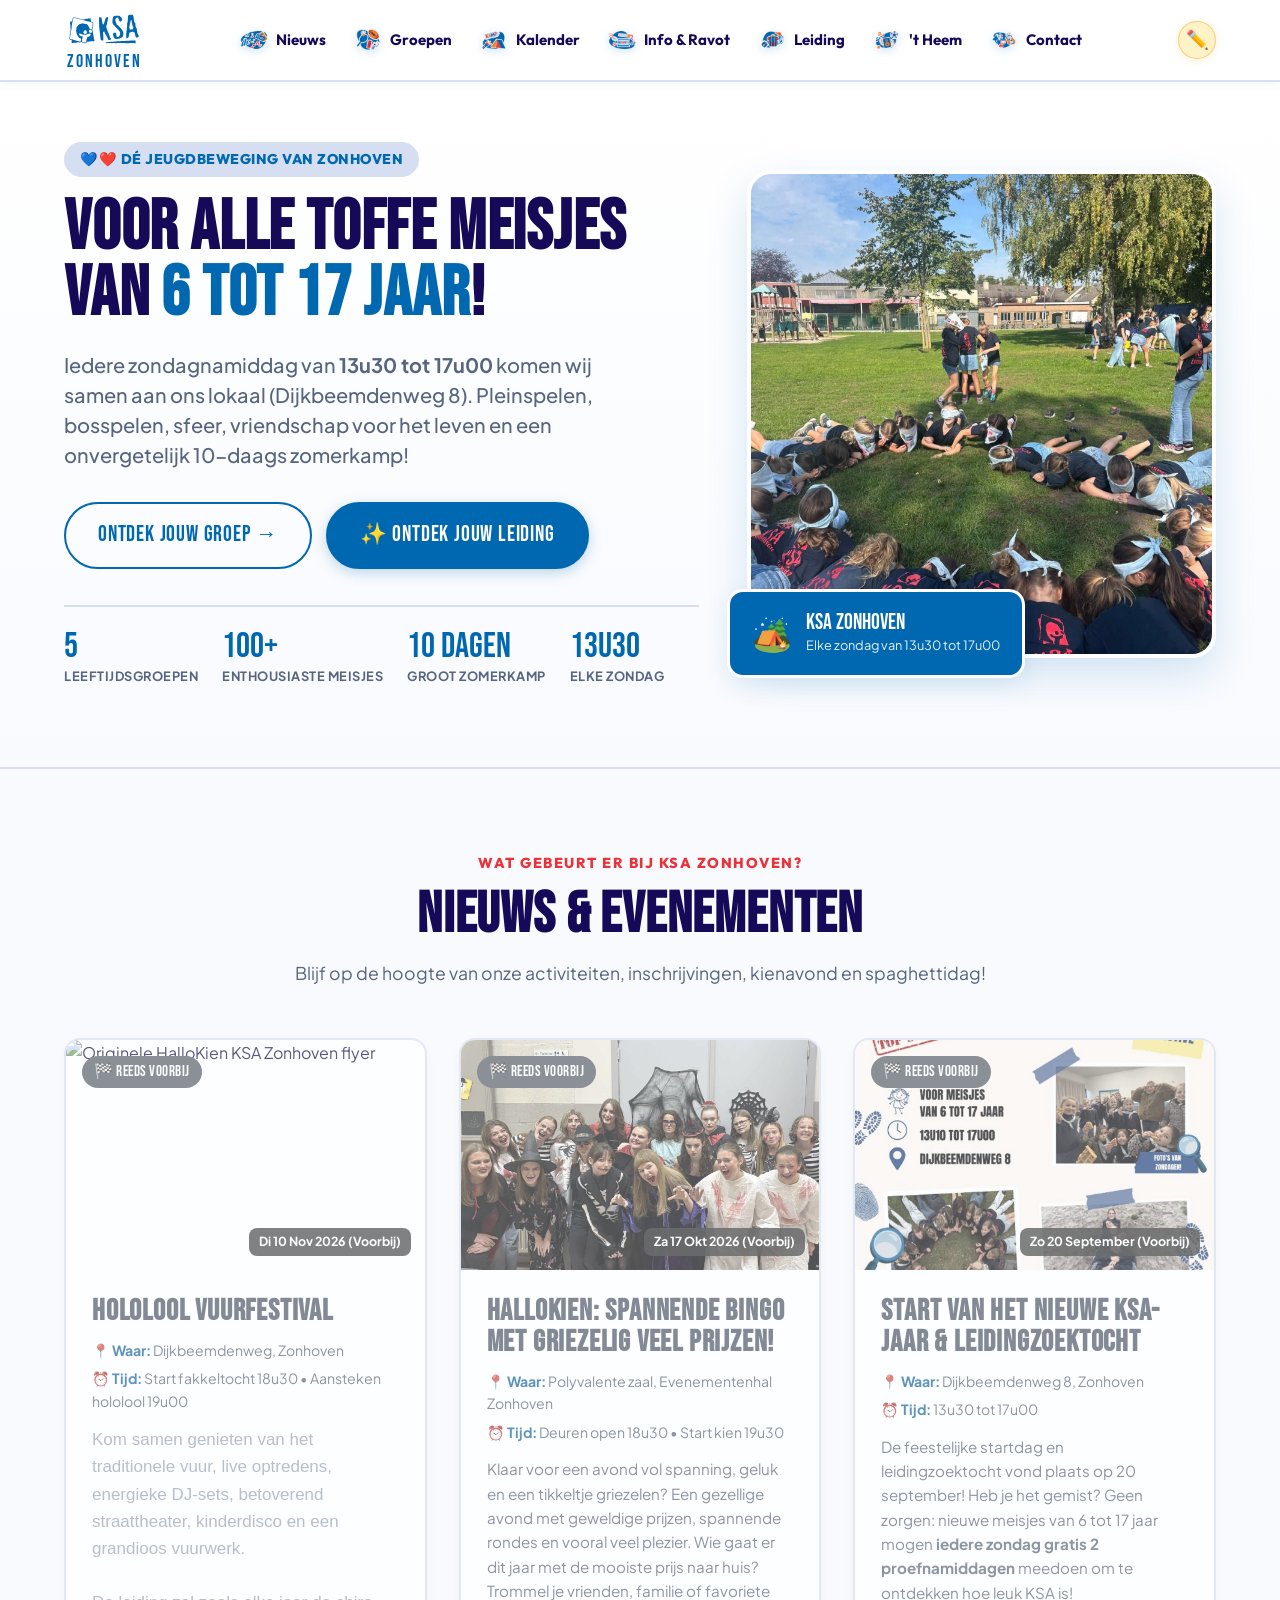
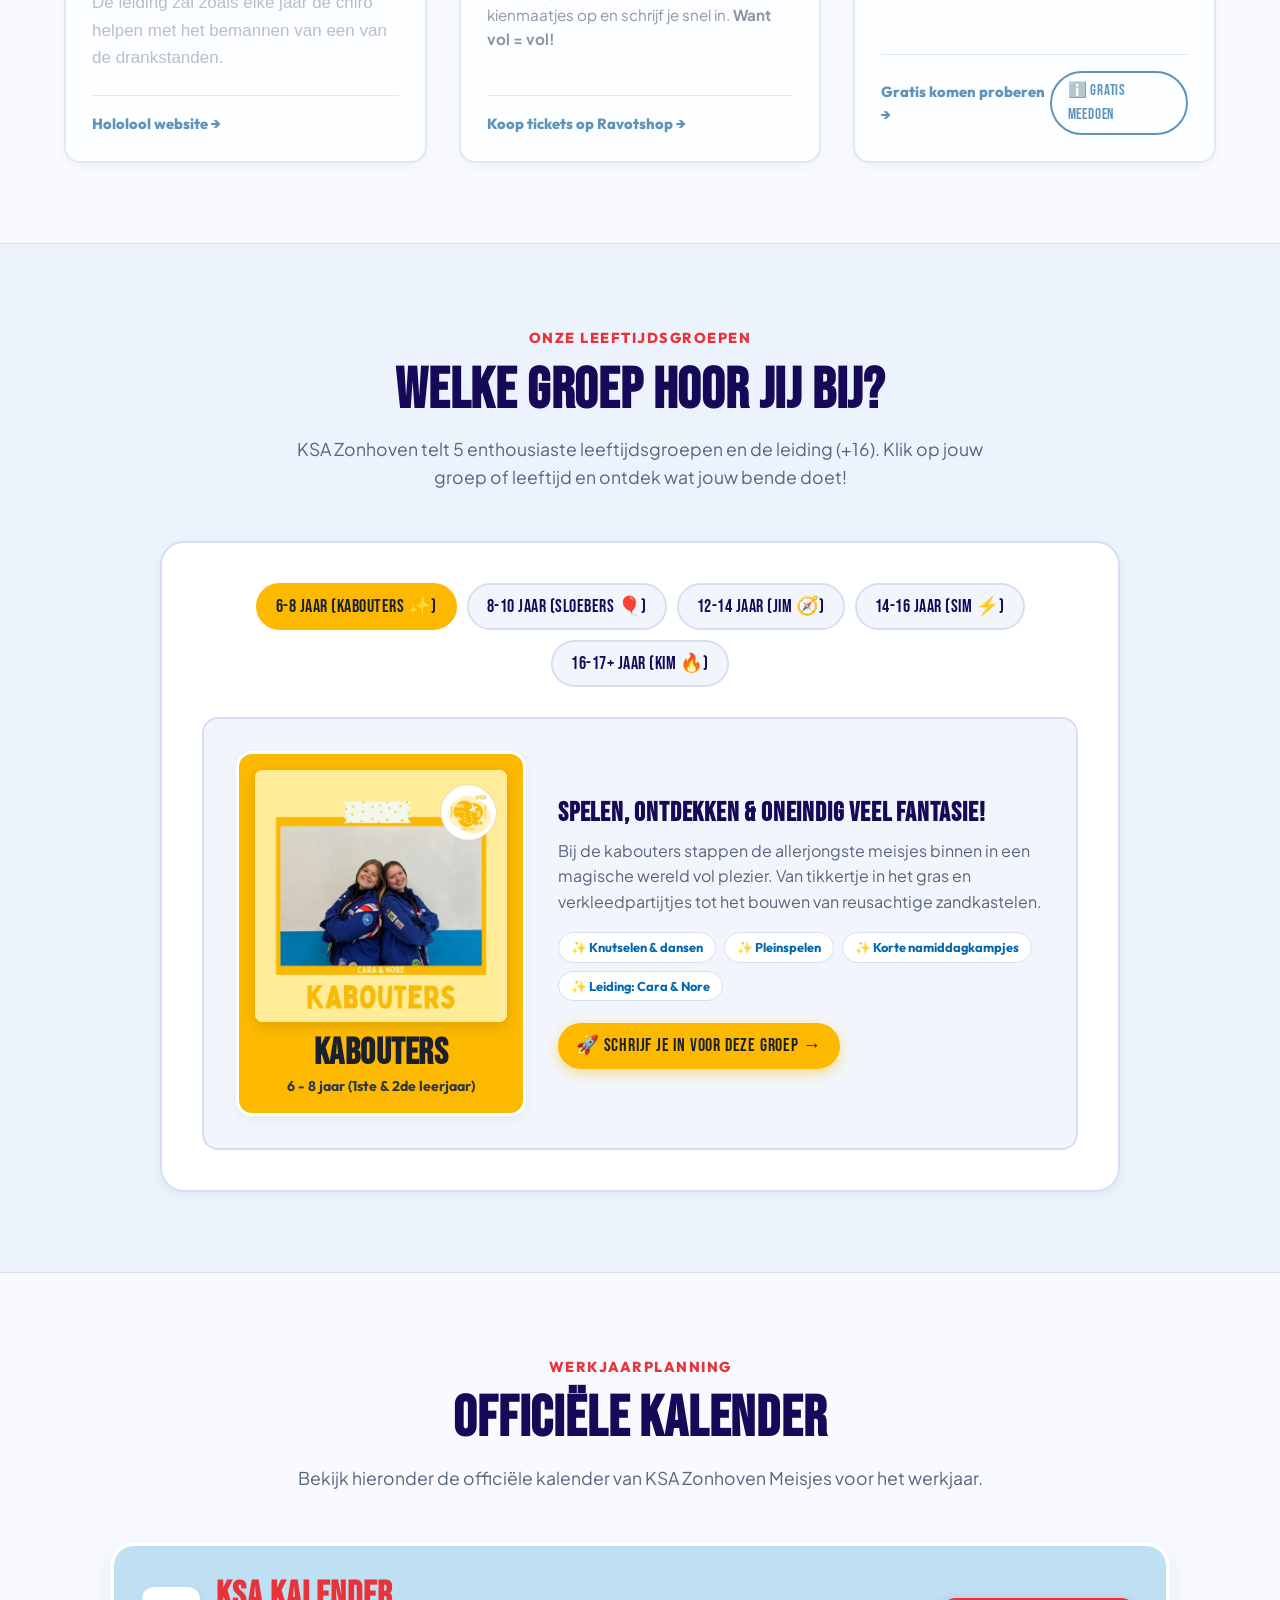
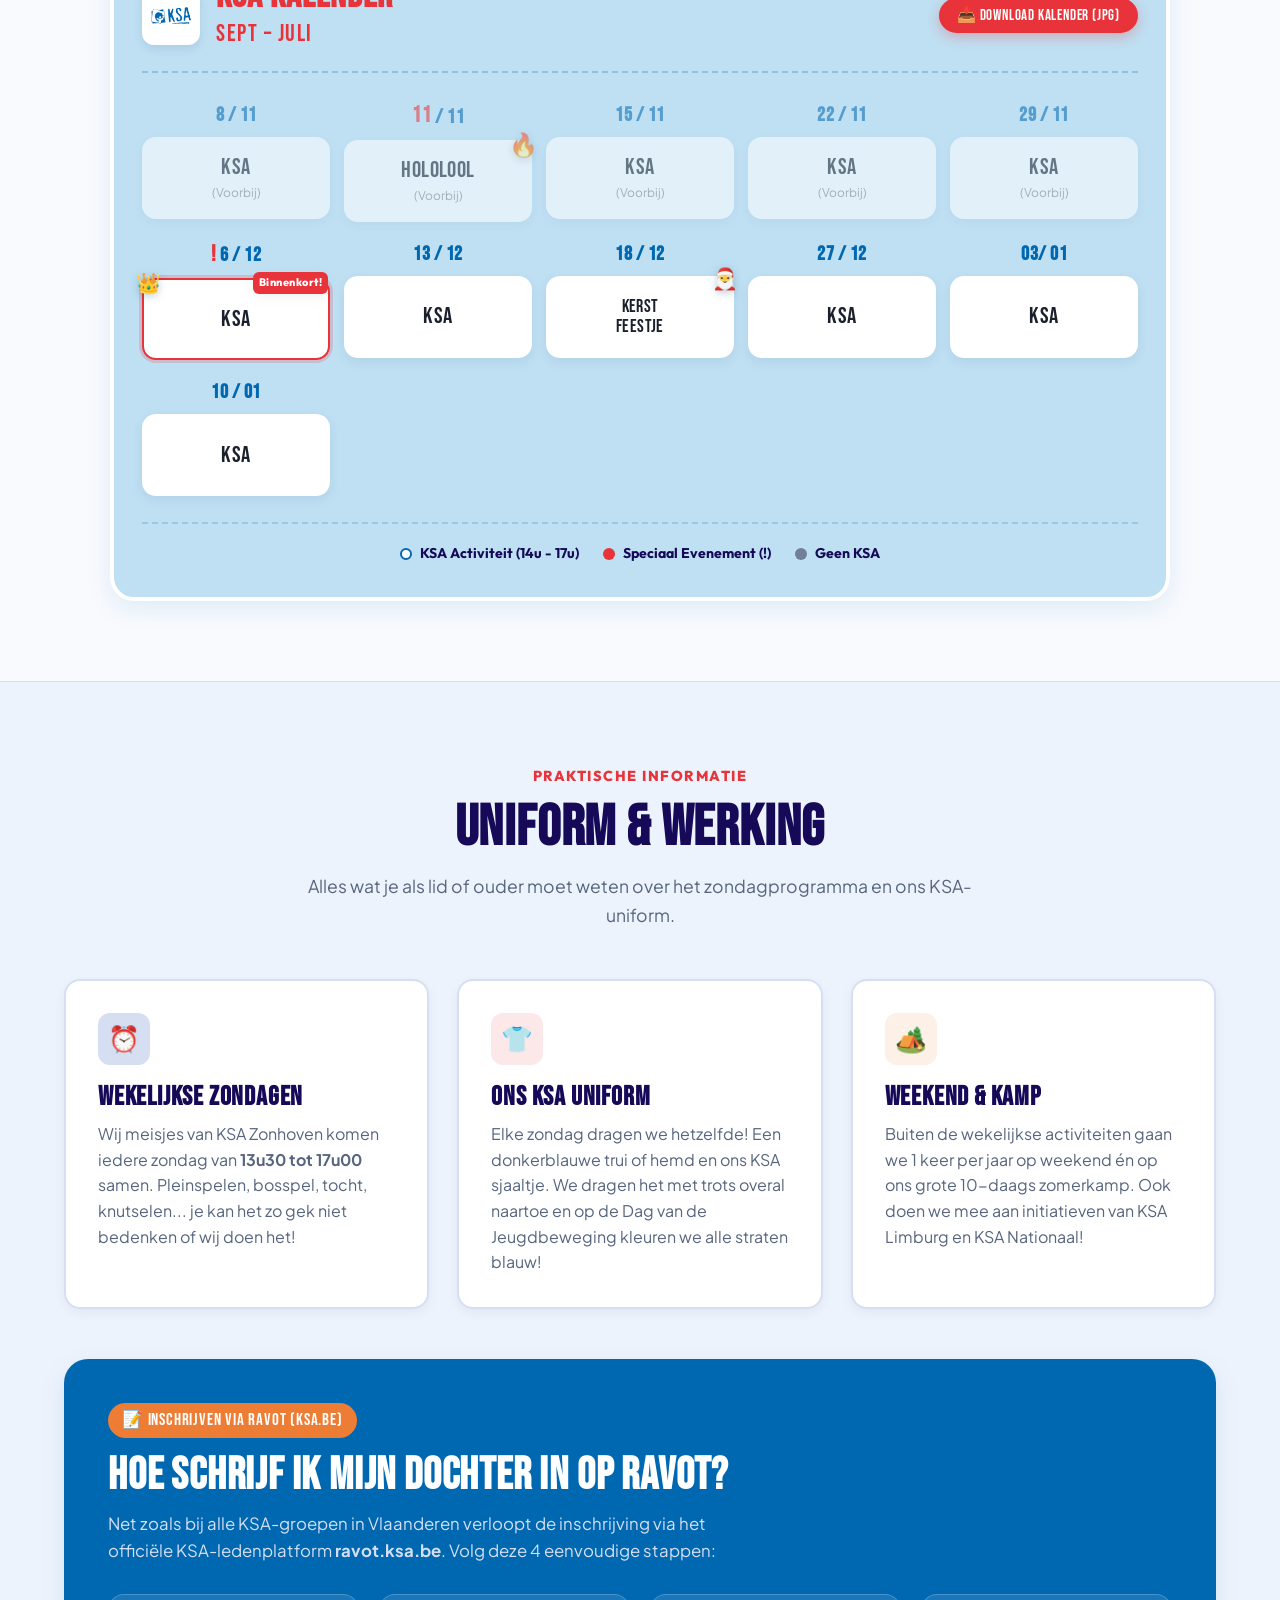
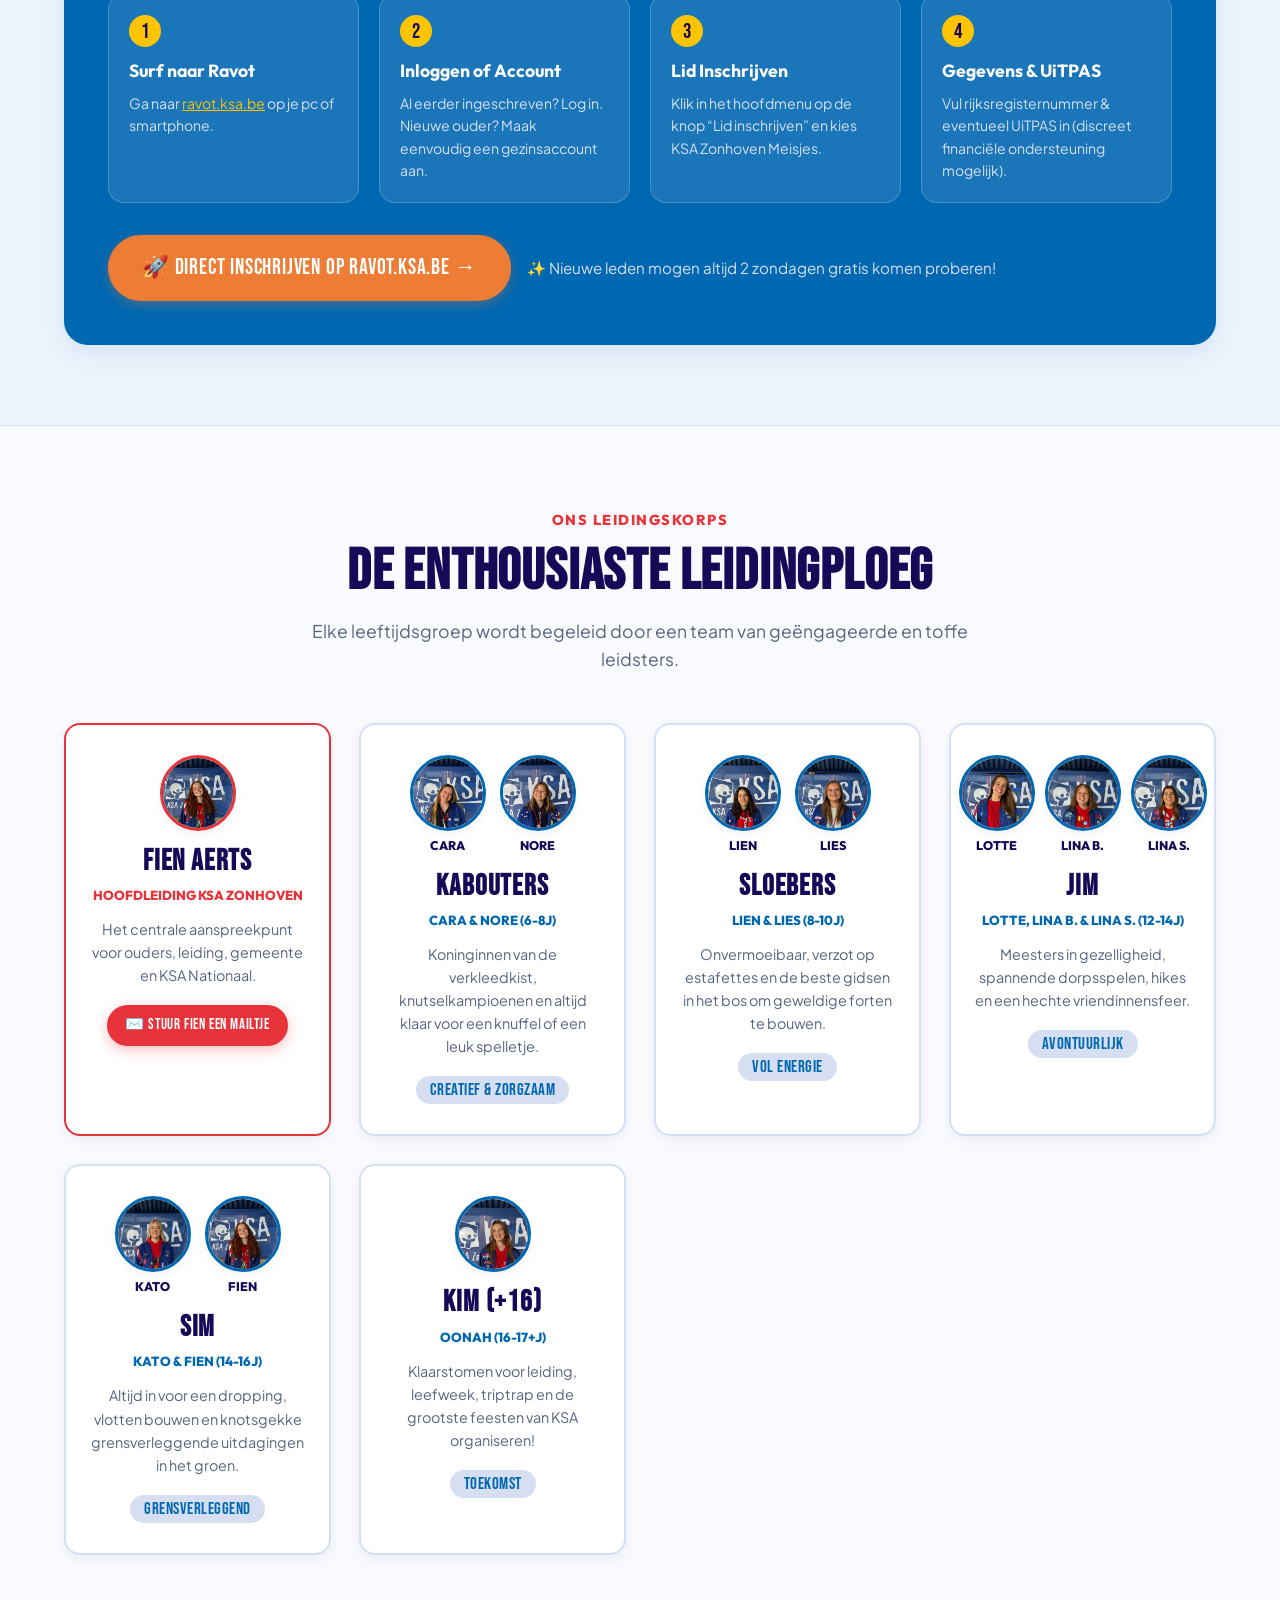
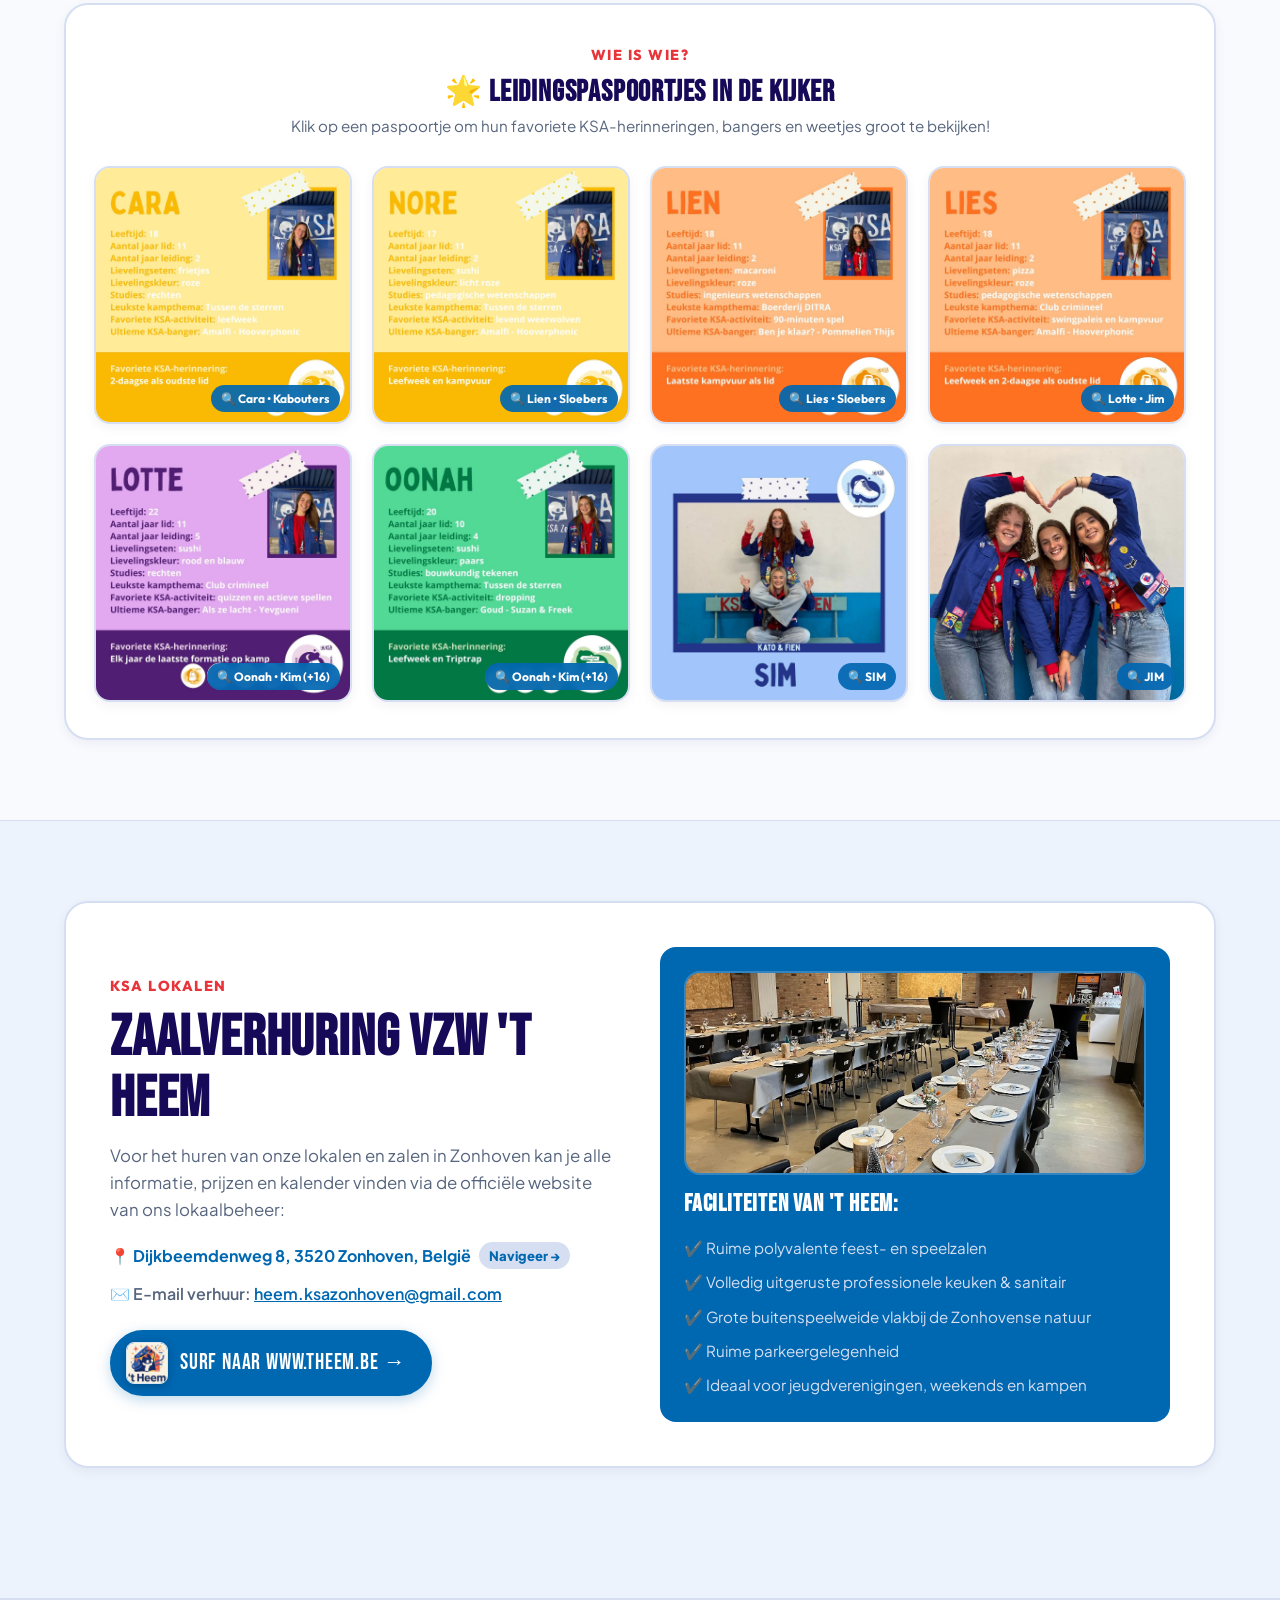
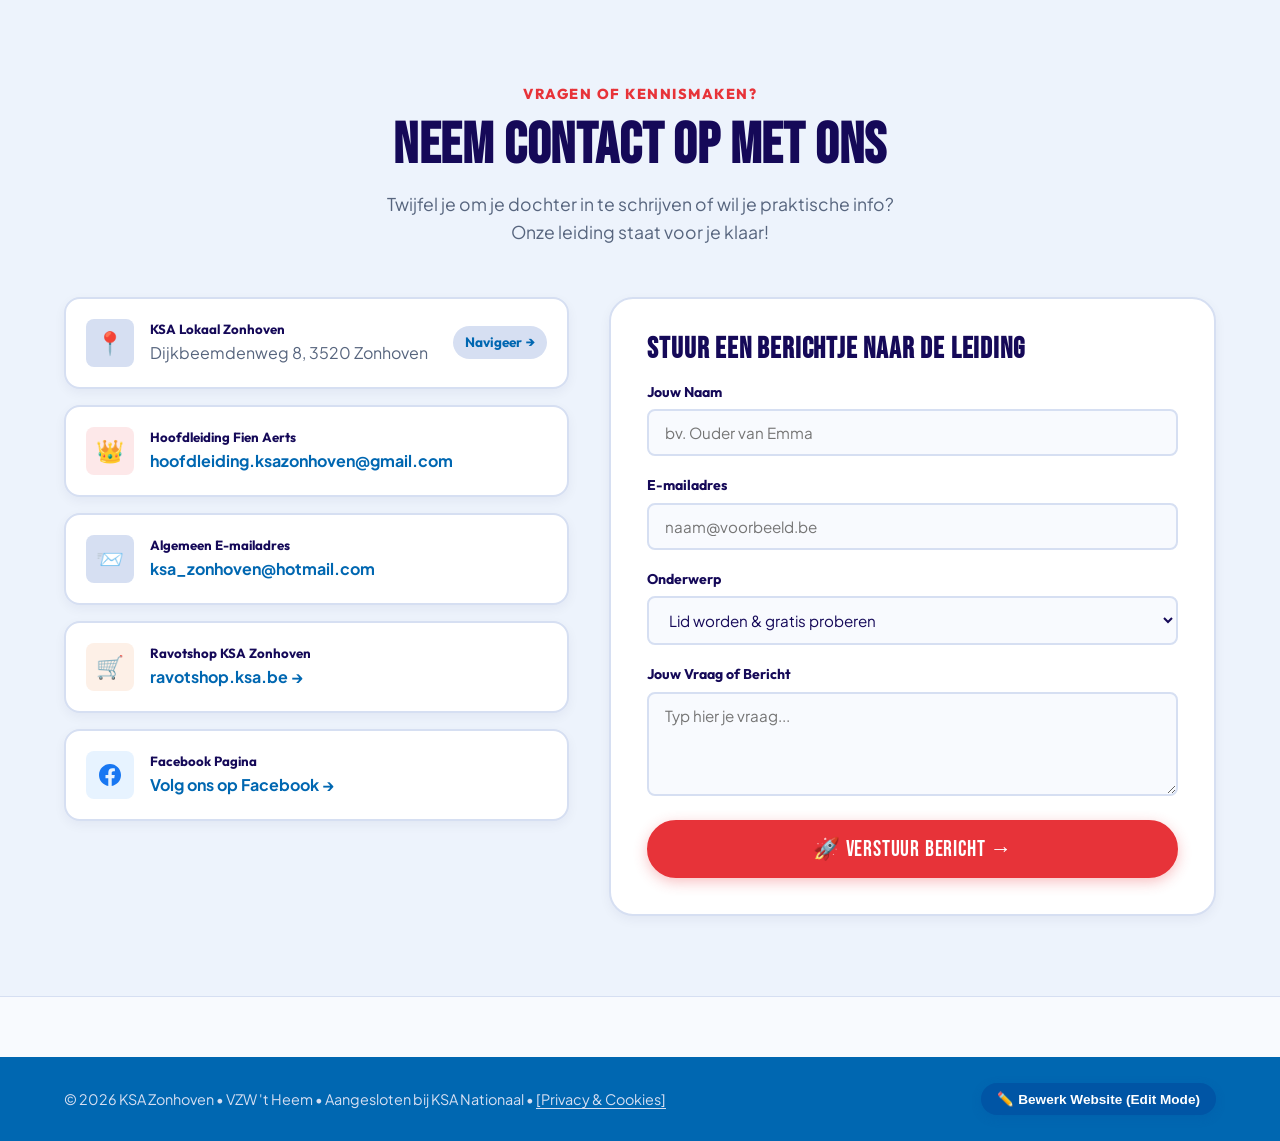
==== commit 5c691189: "Voeg doorstreept KSA logo (Geen KSA) toe aan kalendericoon presets" ====
--- a/index.html
+++ b/index.html
@@ -1066,6 +1066,6 @@
   <!-- Scripts -->
   <script src="js/html2canvas.min.js"></script>
   <script src="js/main.js?v=gh19"></script>
-  <script src="js/visual-editor.js?v=gh47"></script>
+  <script src="js/visual-editor.js?v=gh48"></script>
 </body>
 </html>
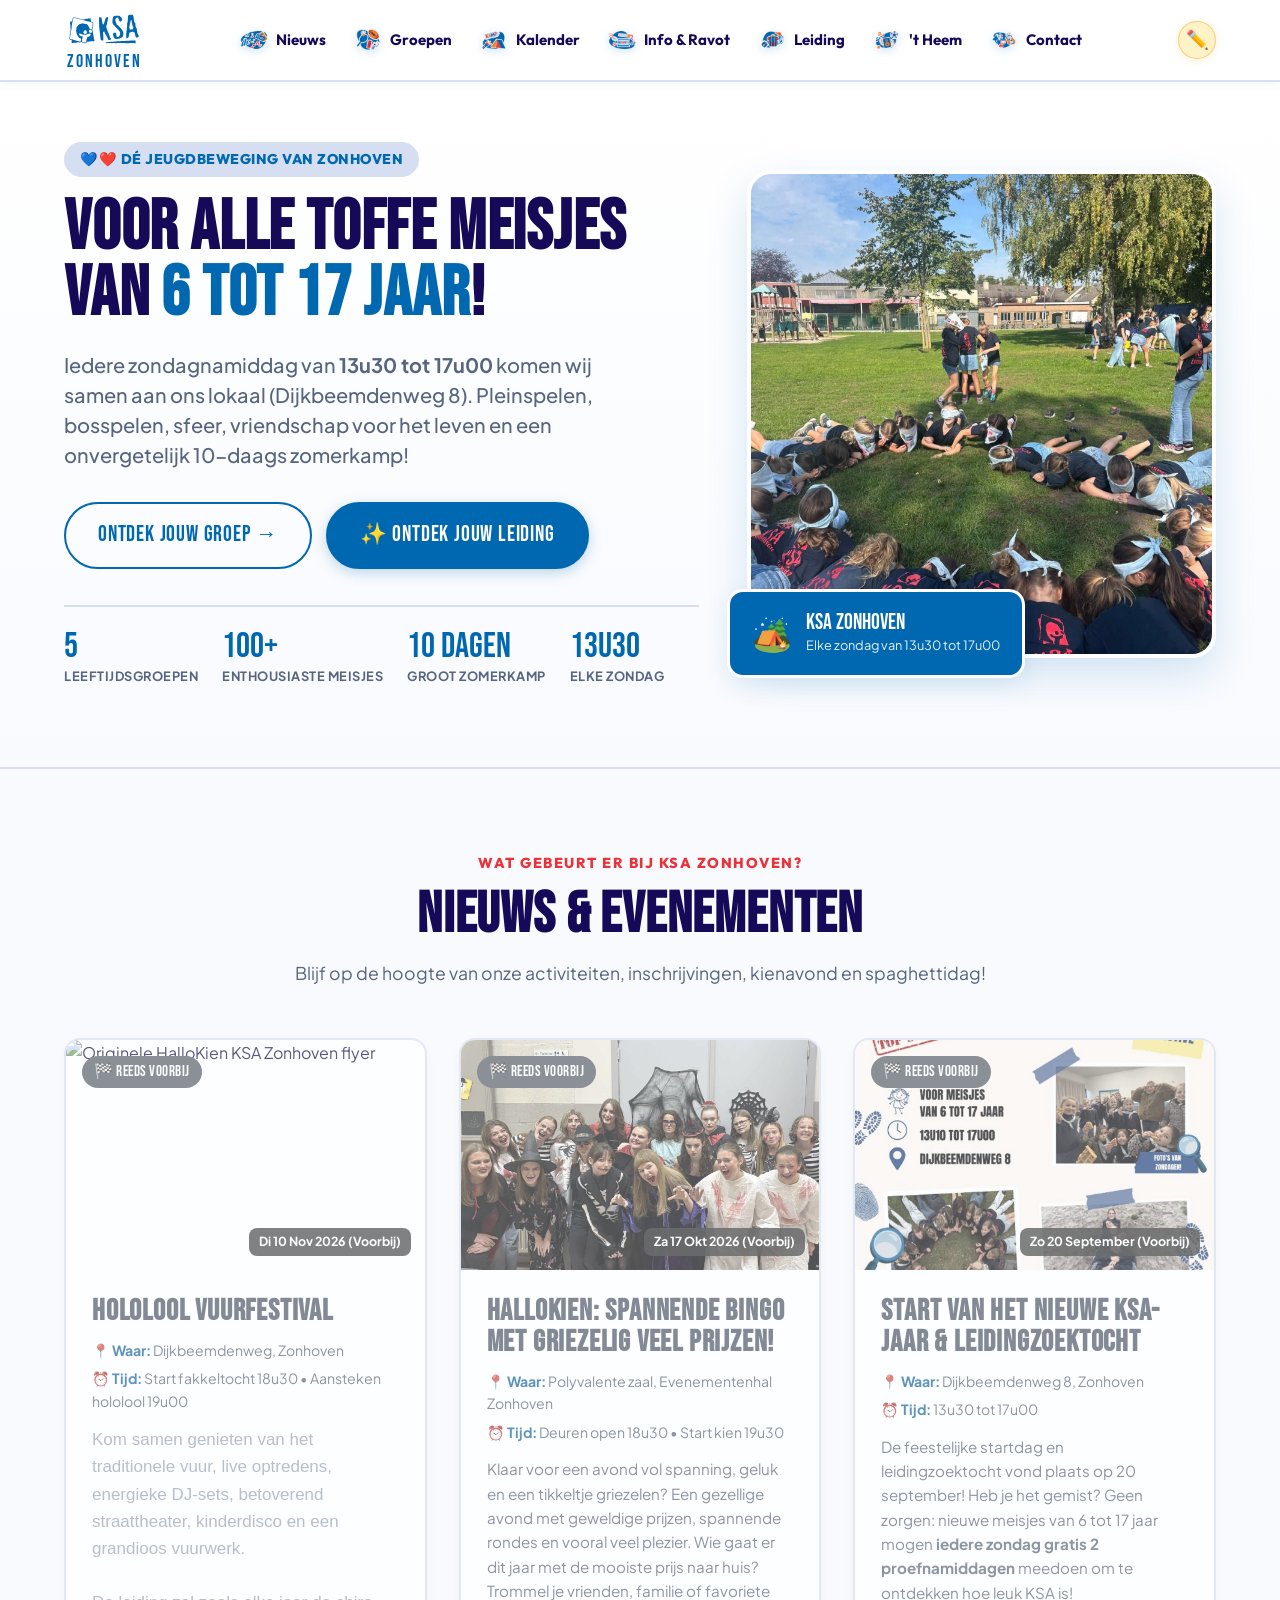
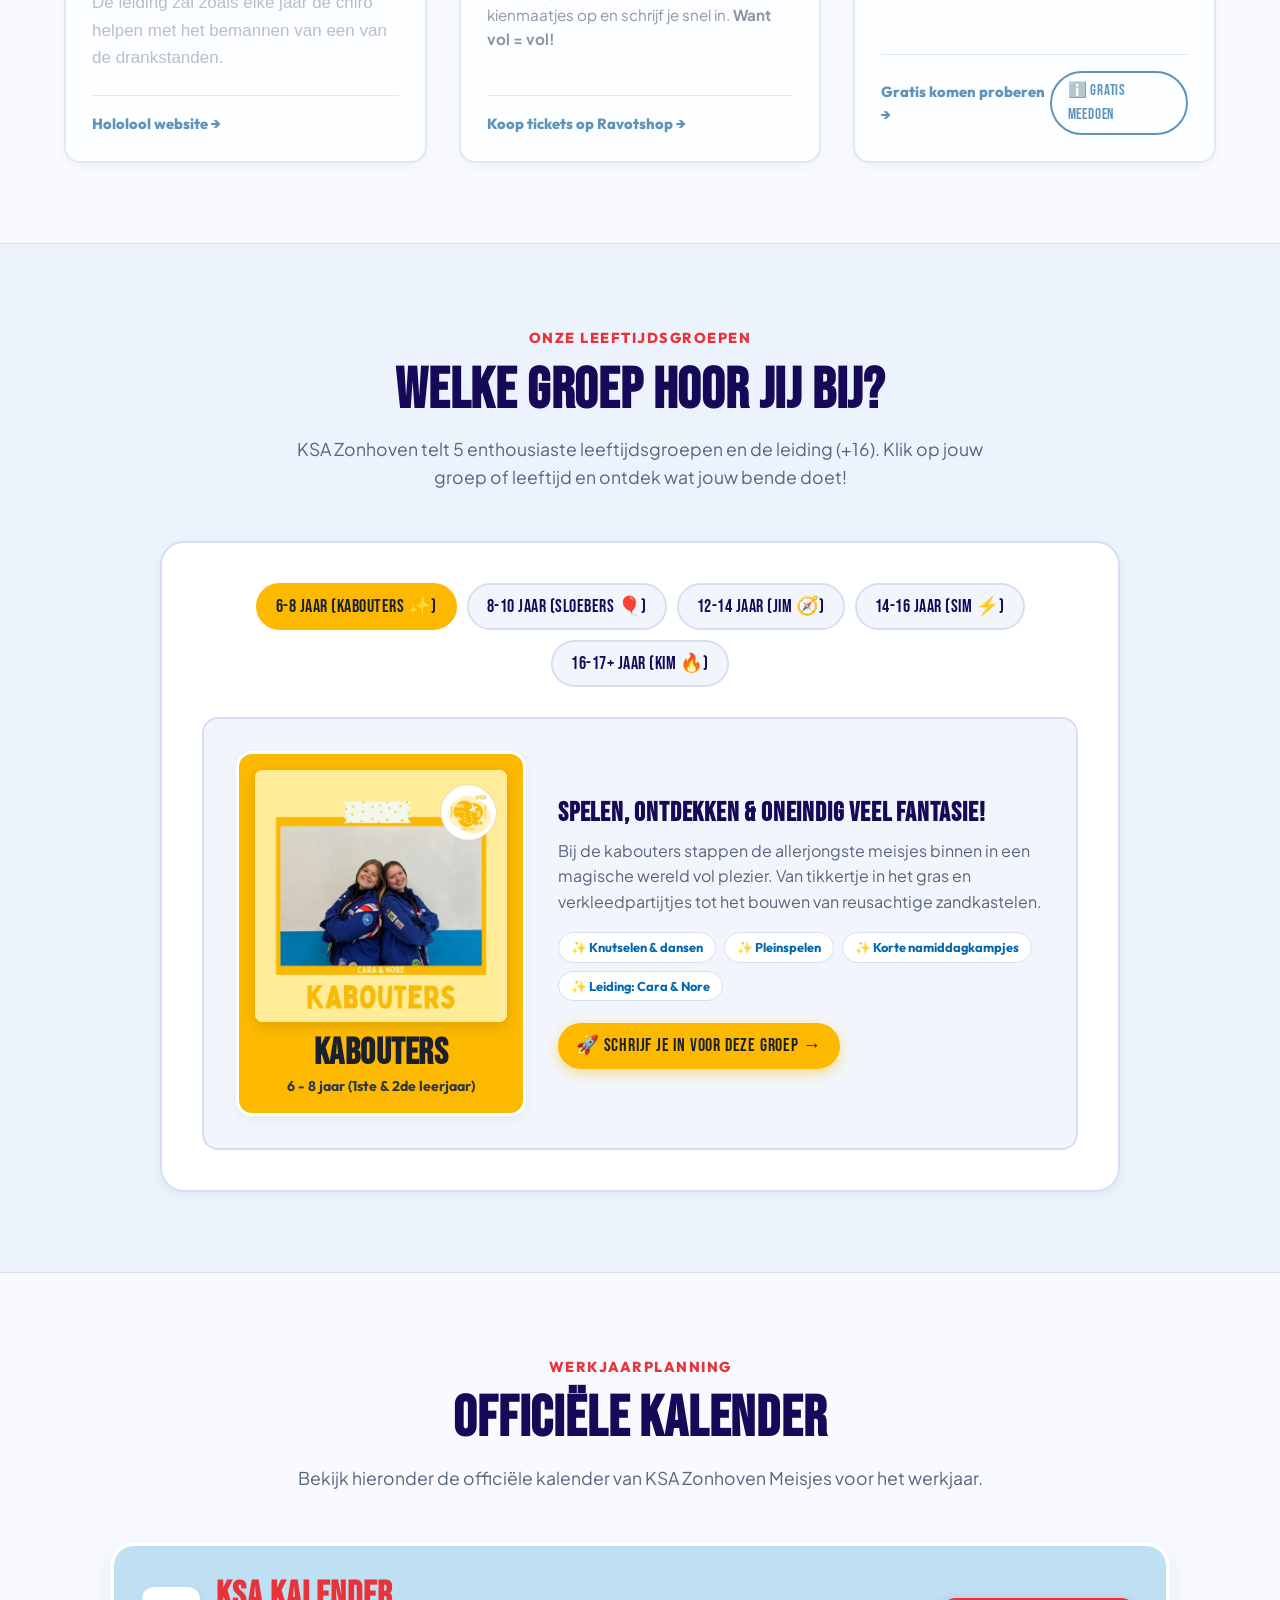
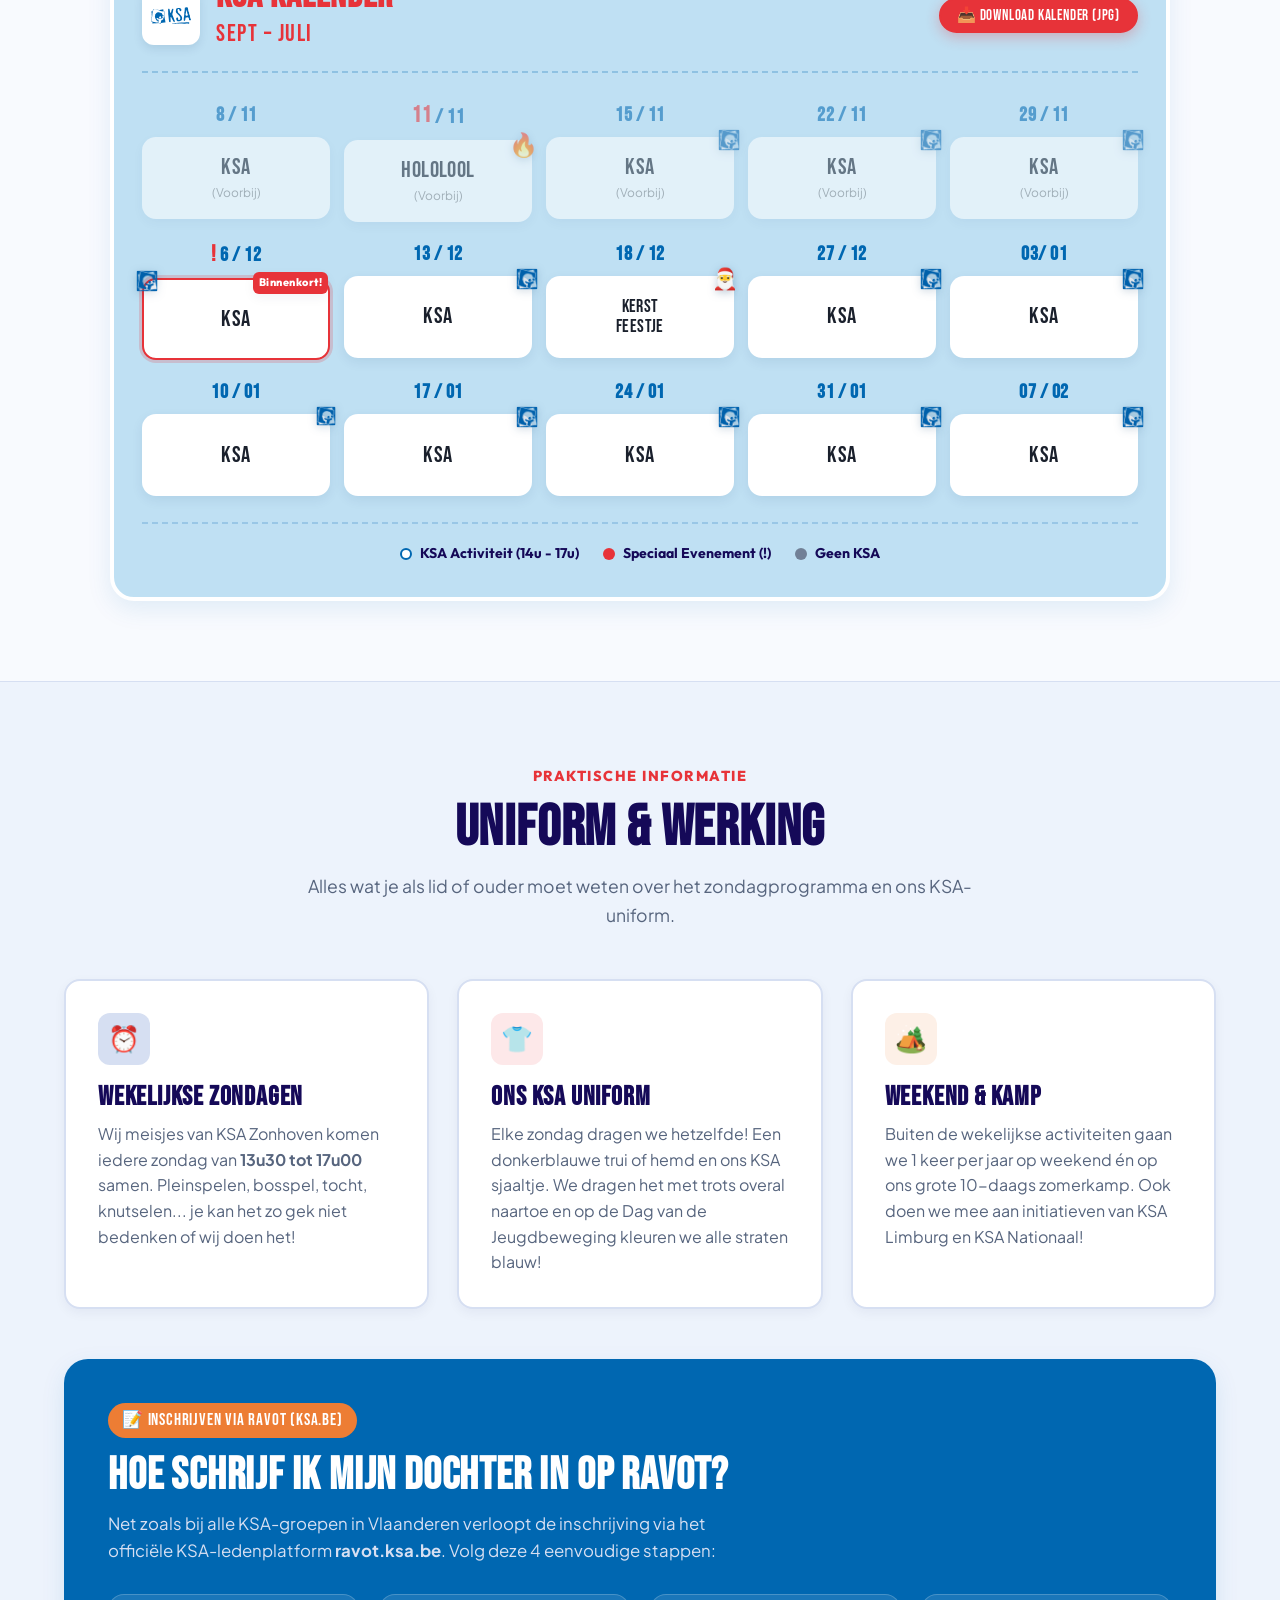
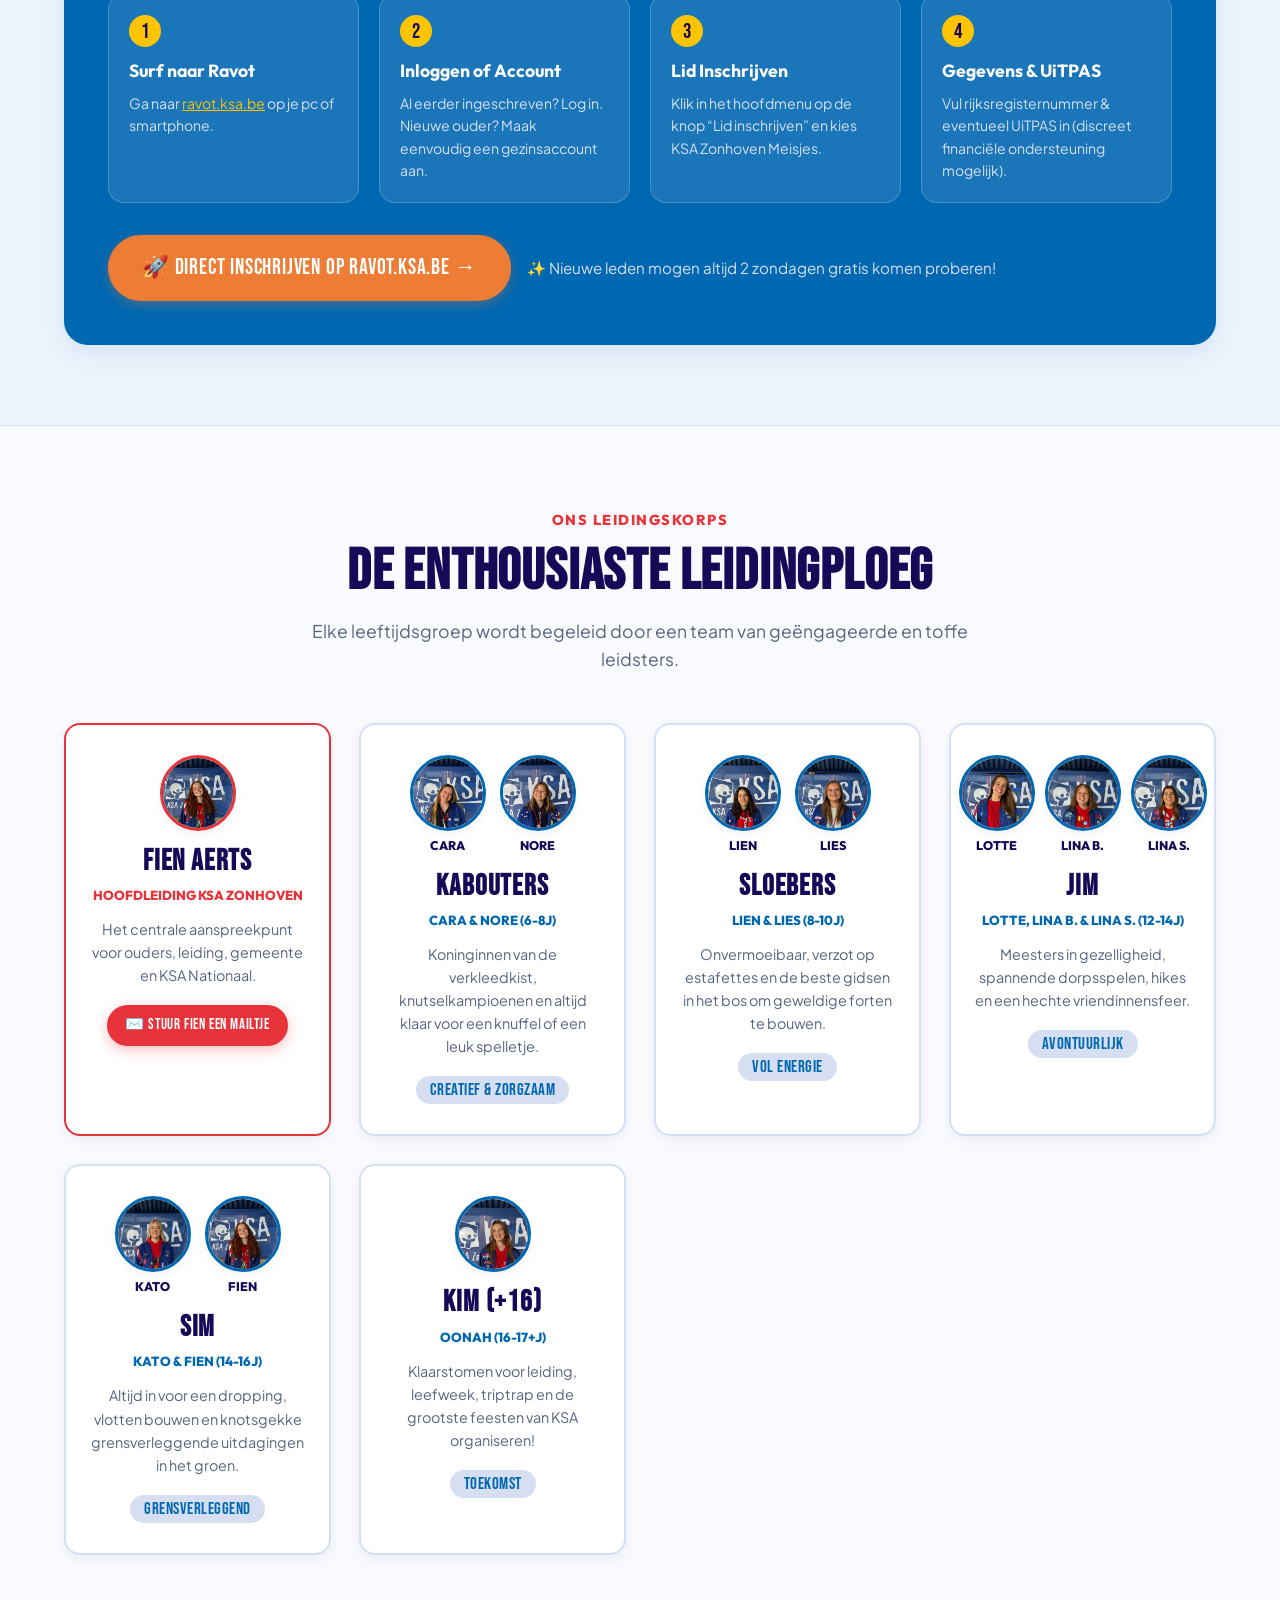
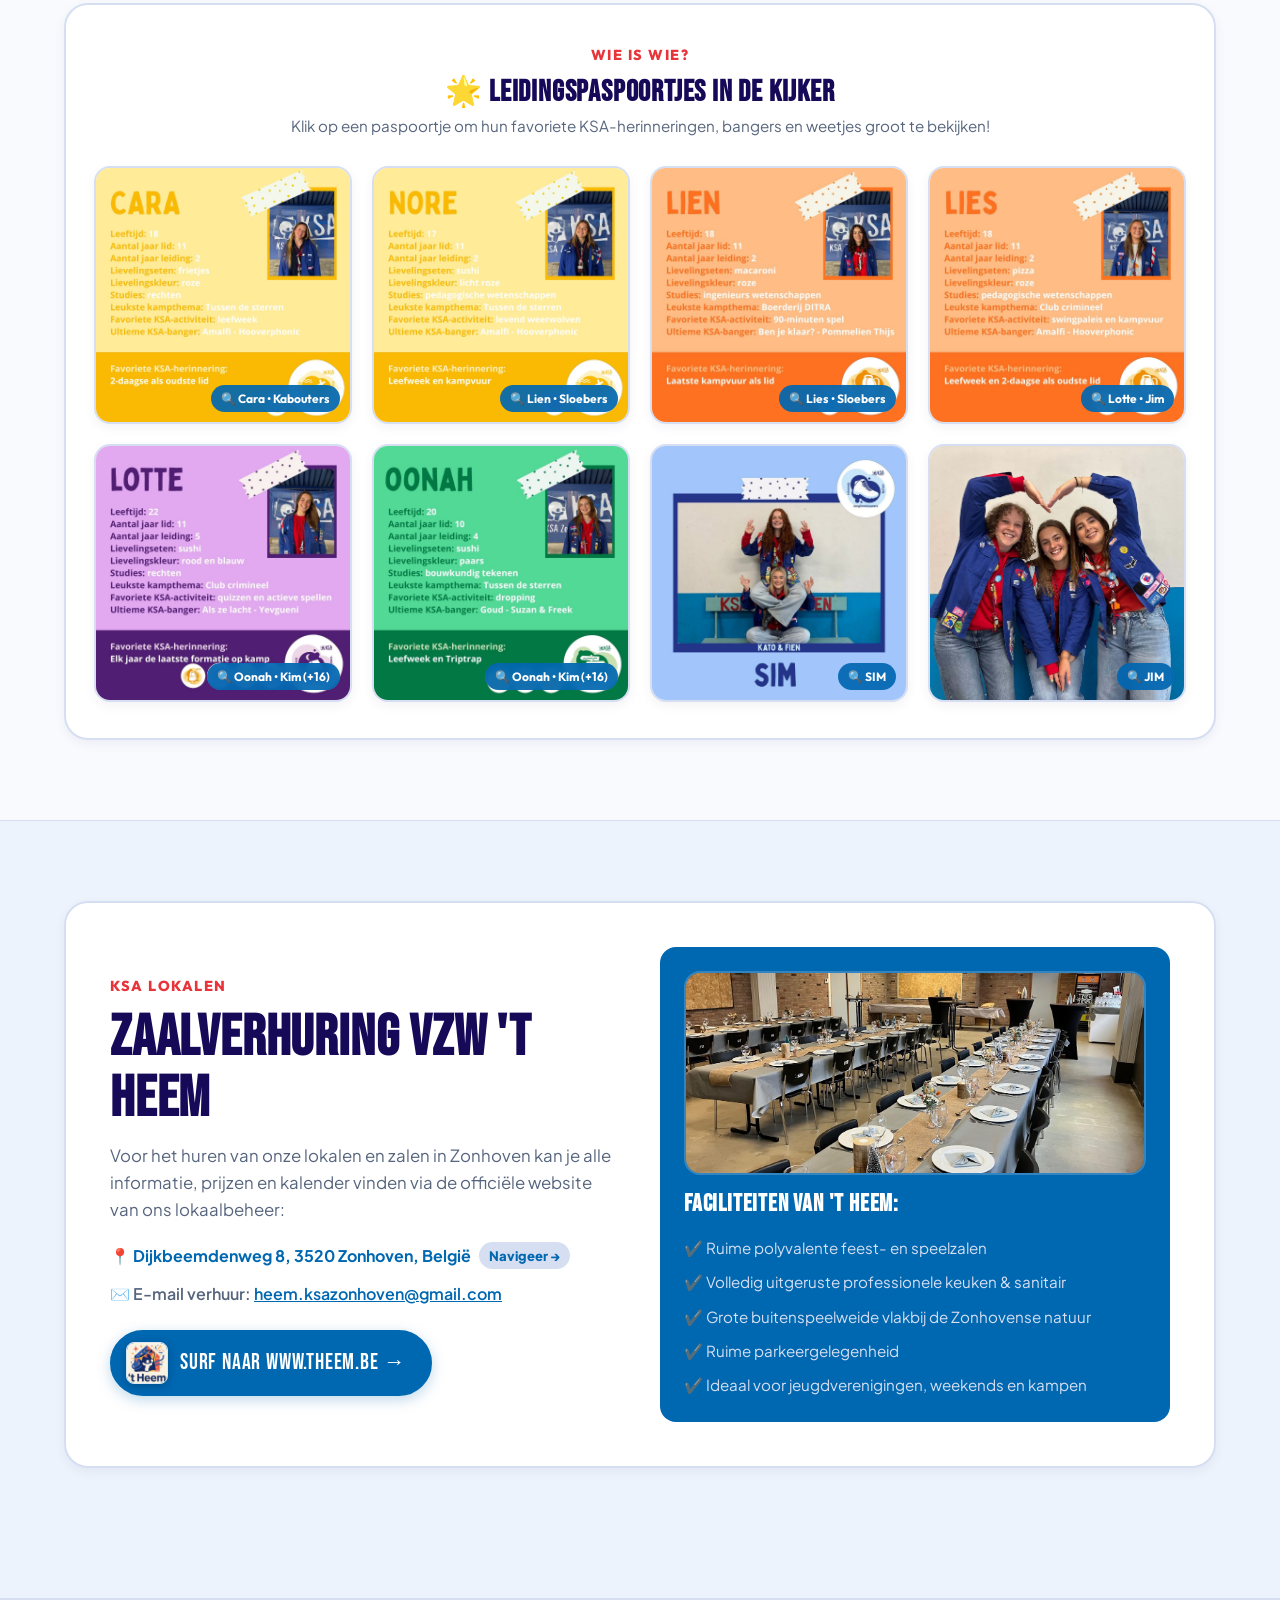
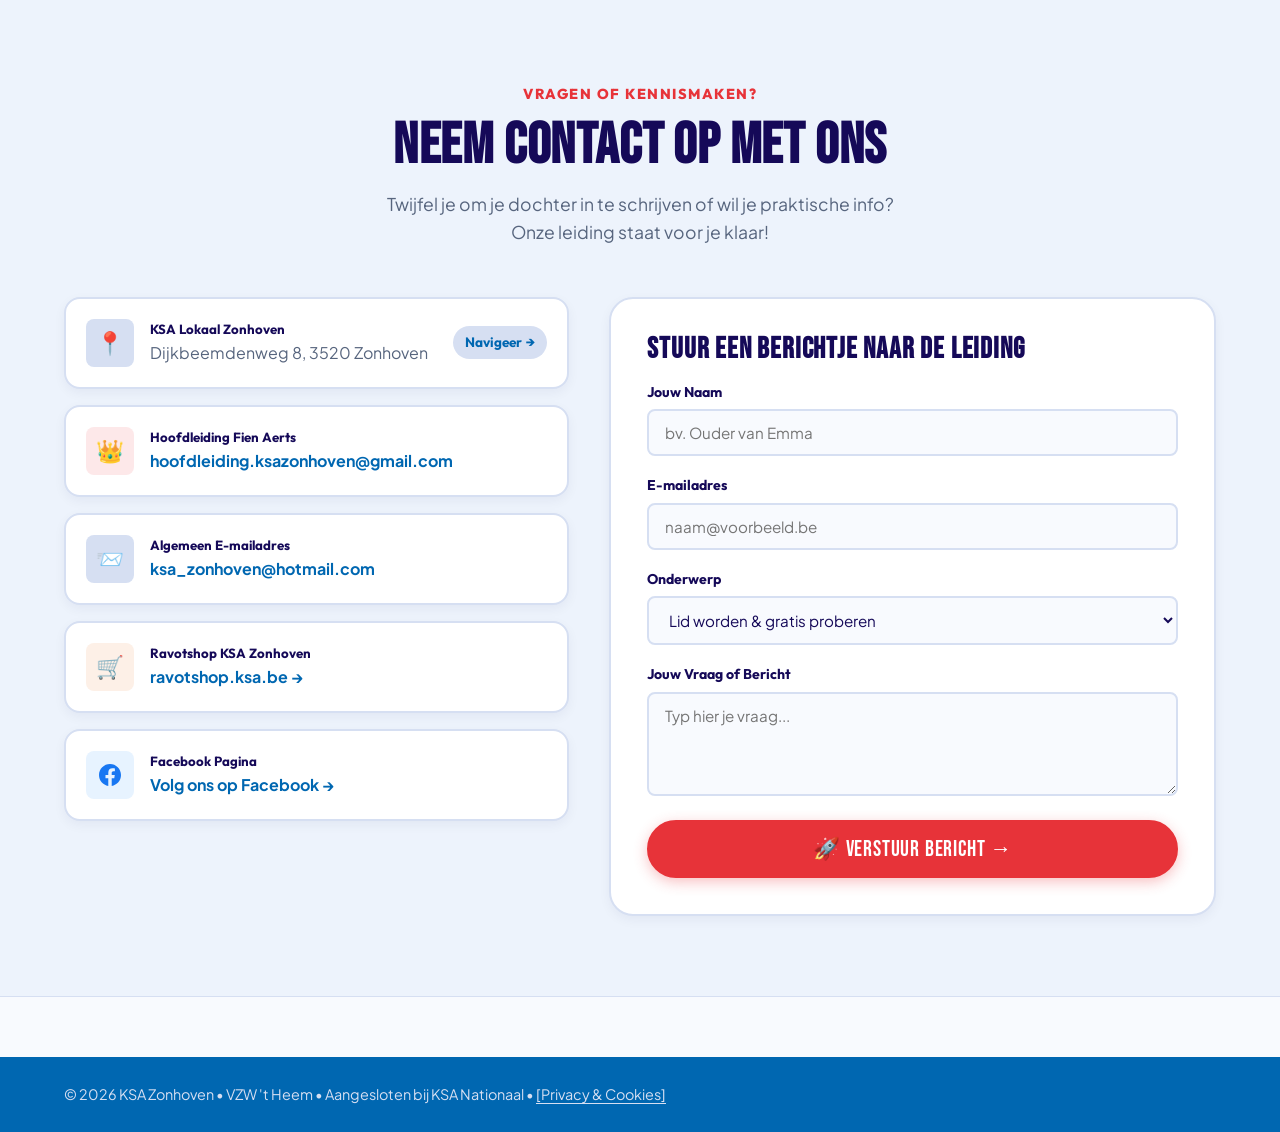
==== commit fe5a6e65: "Activeer edit mode via LONG PRESS op '© 2026 KSA Zonhoven' en fix KSA sticker formaat definitief naa" ====
--- a/index.html
+++ b/index.html
@@ -16,7 +16,7 @@
   <link rel="icon" type="image/svg+xml" href="assets/icons/ksa-logo-official.svg?v=blue">
 
   <!-- Stylesheet in KSA.BE Style -->
-  <link rel="stylesheet" href="css/style.css?v=gh33">
+  <link rel="stylesheet" href="css/style.css?v=gh34">
 
   <!-- Automatic Device & Screen Detection (Mobile vs Desktop) -->
   <script src="js/device-detect.js?v=gh27"></script>
@@ -1066,6 +1066,6 @@
   <!-- Scripts -->
   <script src="js/html2canvas.min.js"></script>
   <script src="js/main.js?v=gh19"></script>
-  <script src="js/visual-editor.js?v=gh48"></script>
+  <script src="js/visual-editor.js?v=gh49"></script>
 </body>
 </html>
--- a/css/style.css
+++ b/css/style.css
@@ -201,6 +201,12 @@
 
 .footer-privacy-trigger:hover {
   opacity: 0.85;
+}
+
+#footerCopyright {
+  user-select: none;
+  -webkit-user-select: none;
+  cursor: pointer;
 }
 
 /* Privacy Modal */
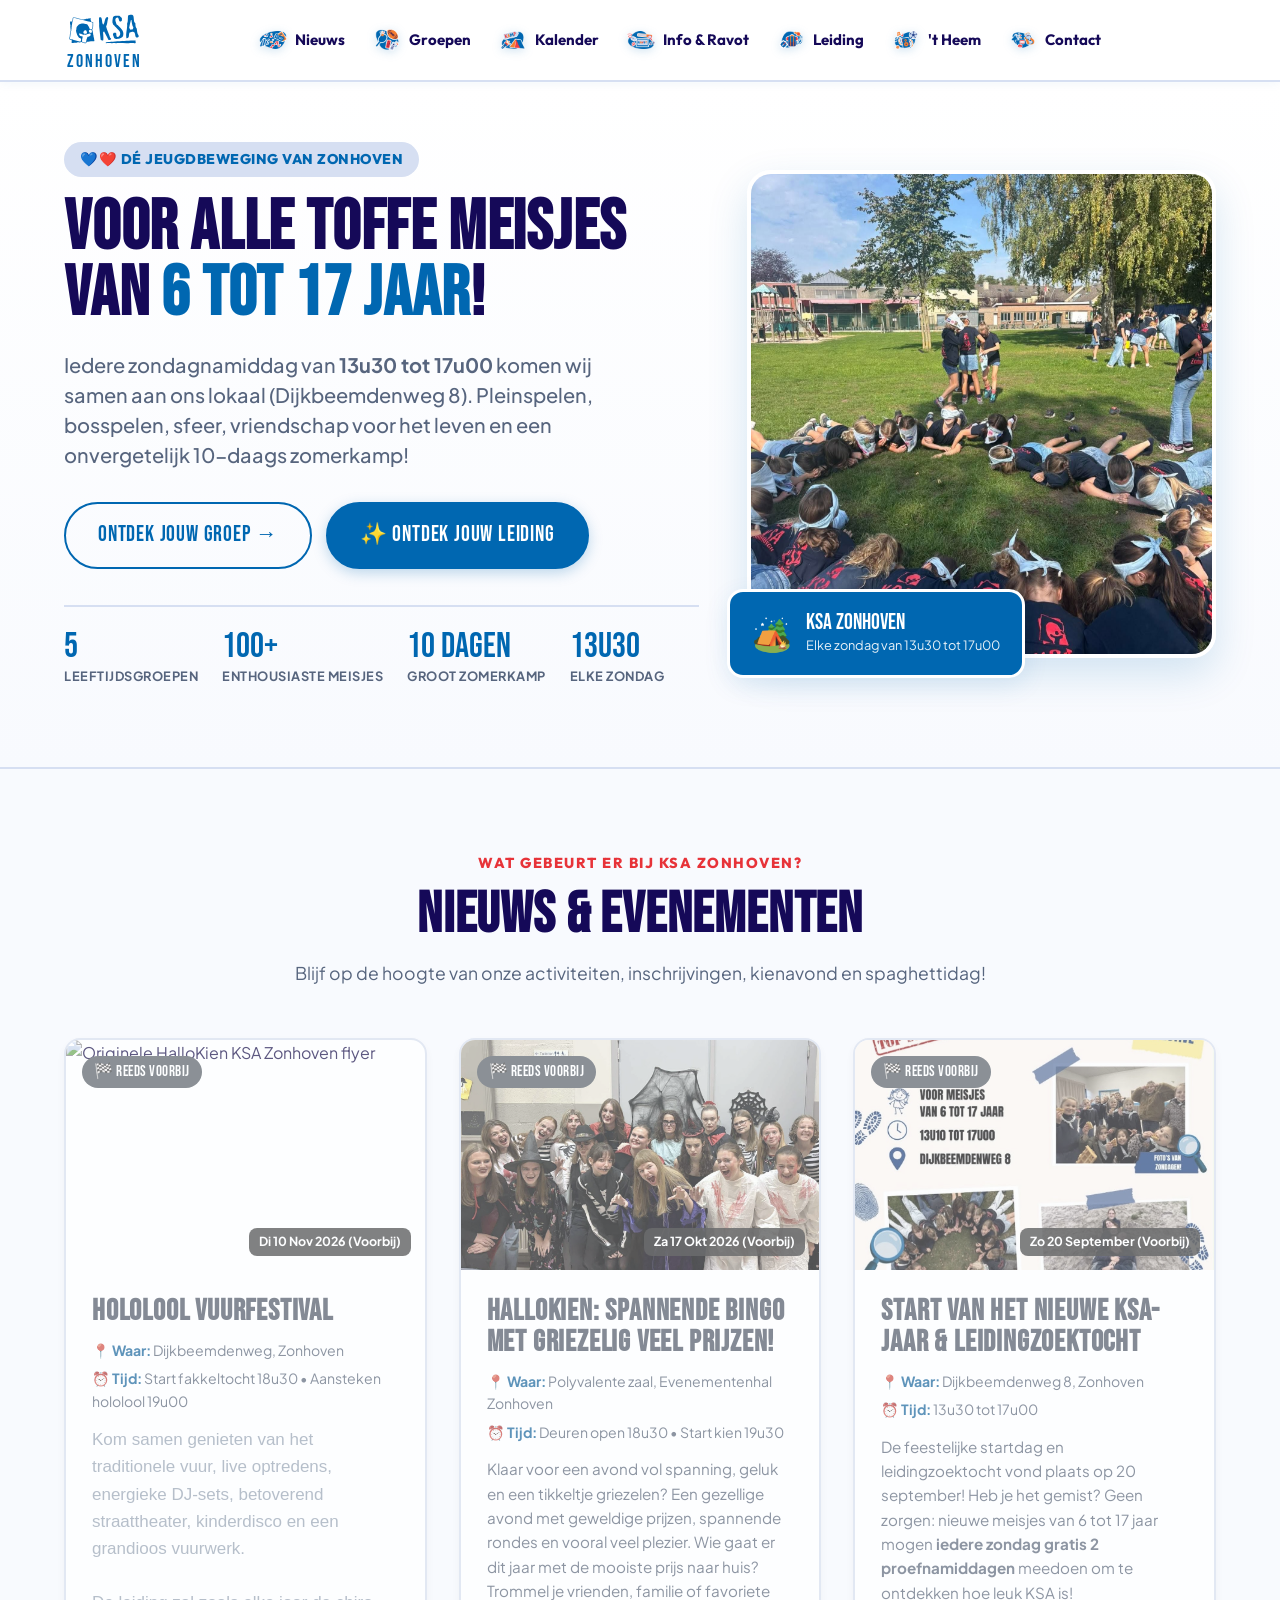
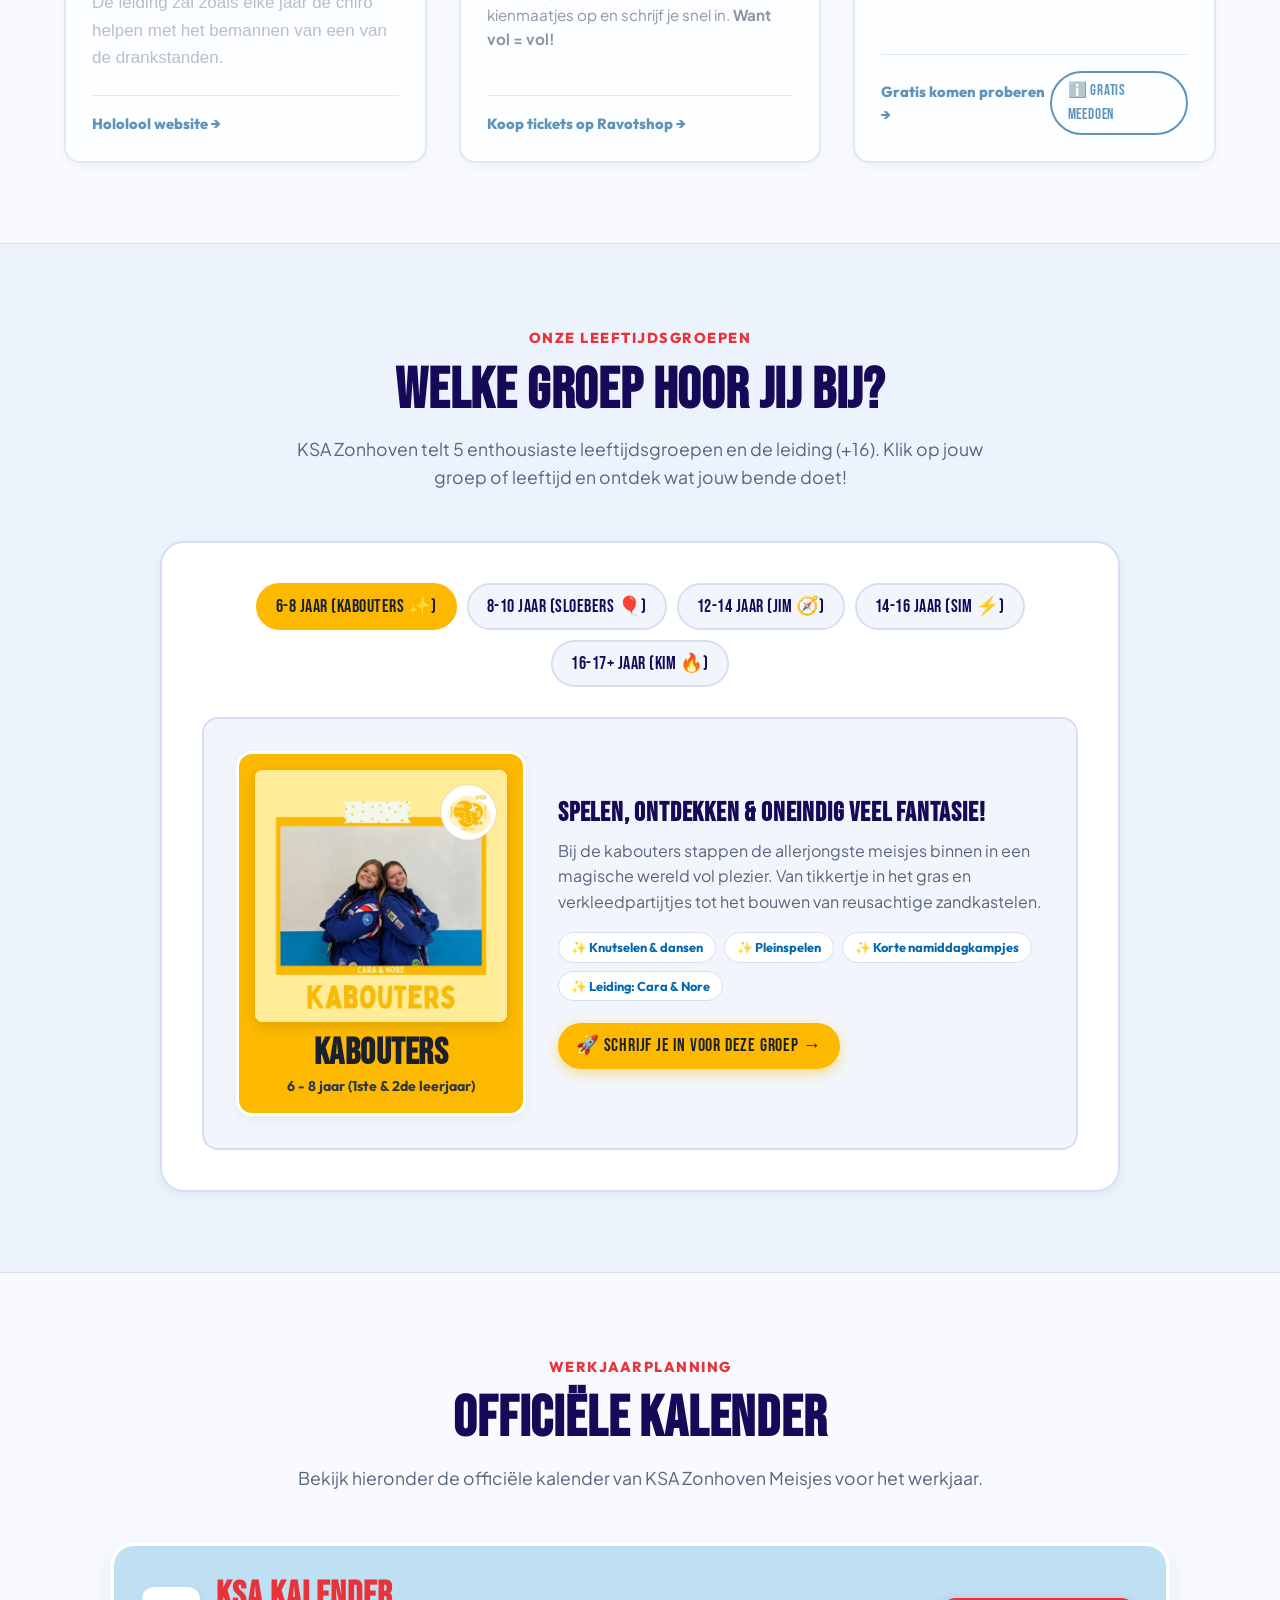
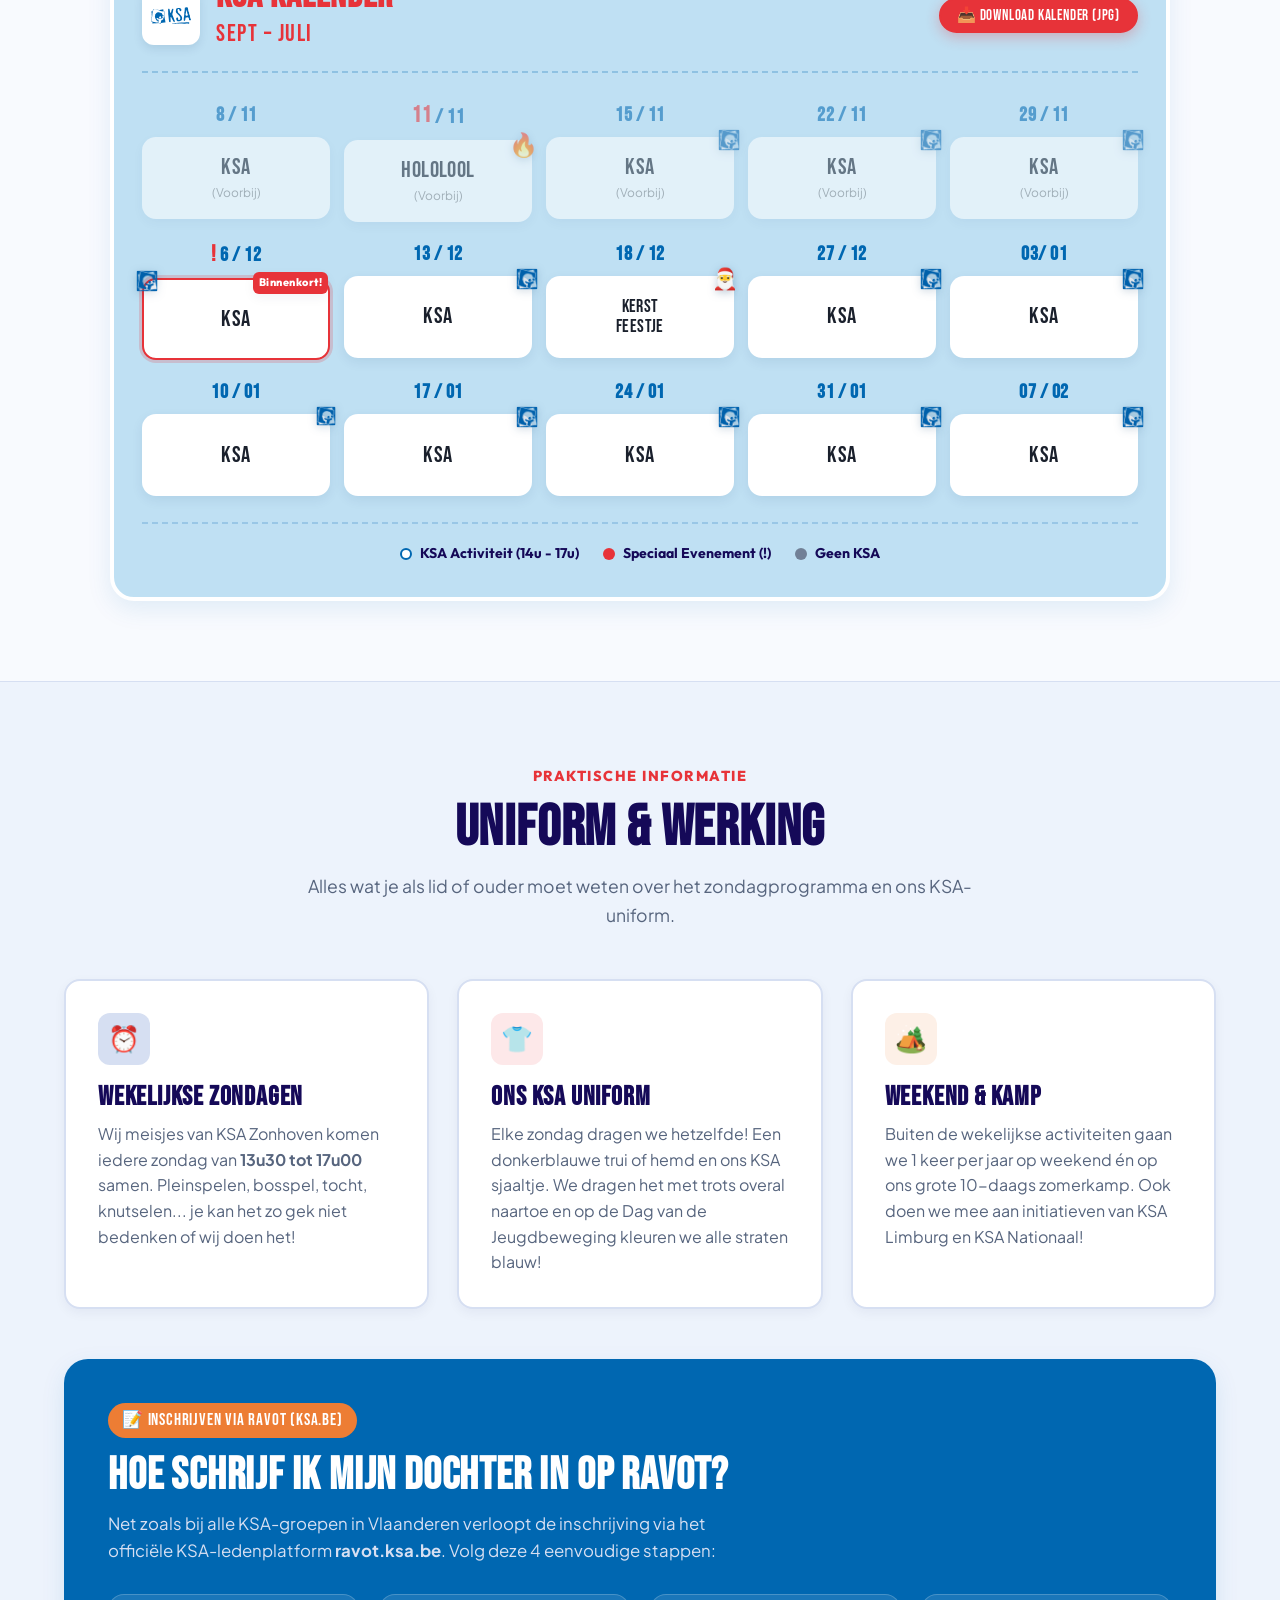
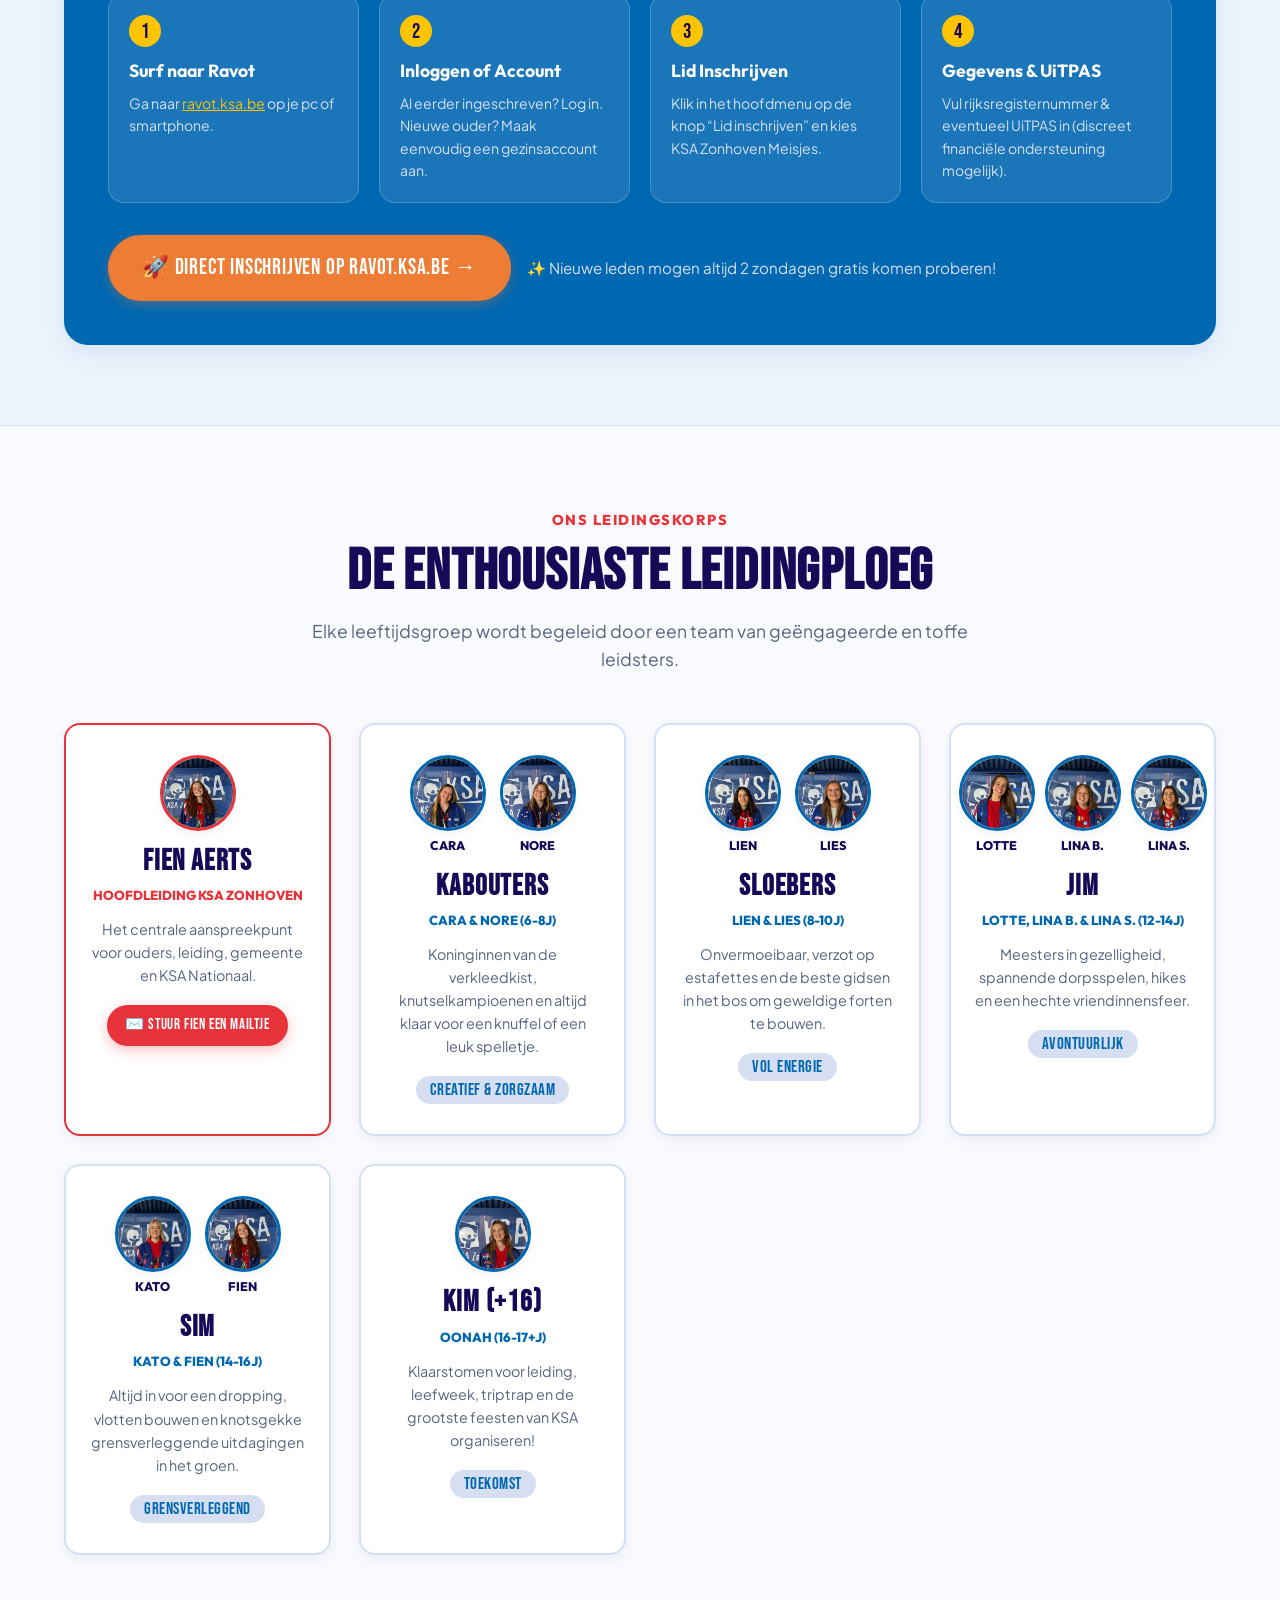
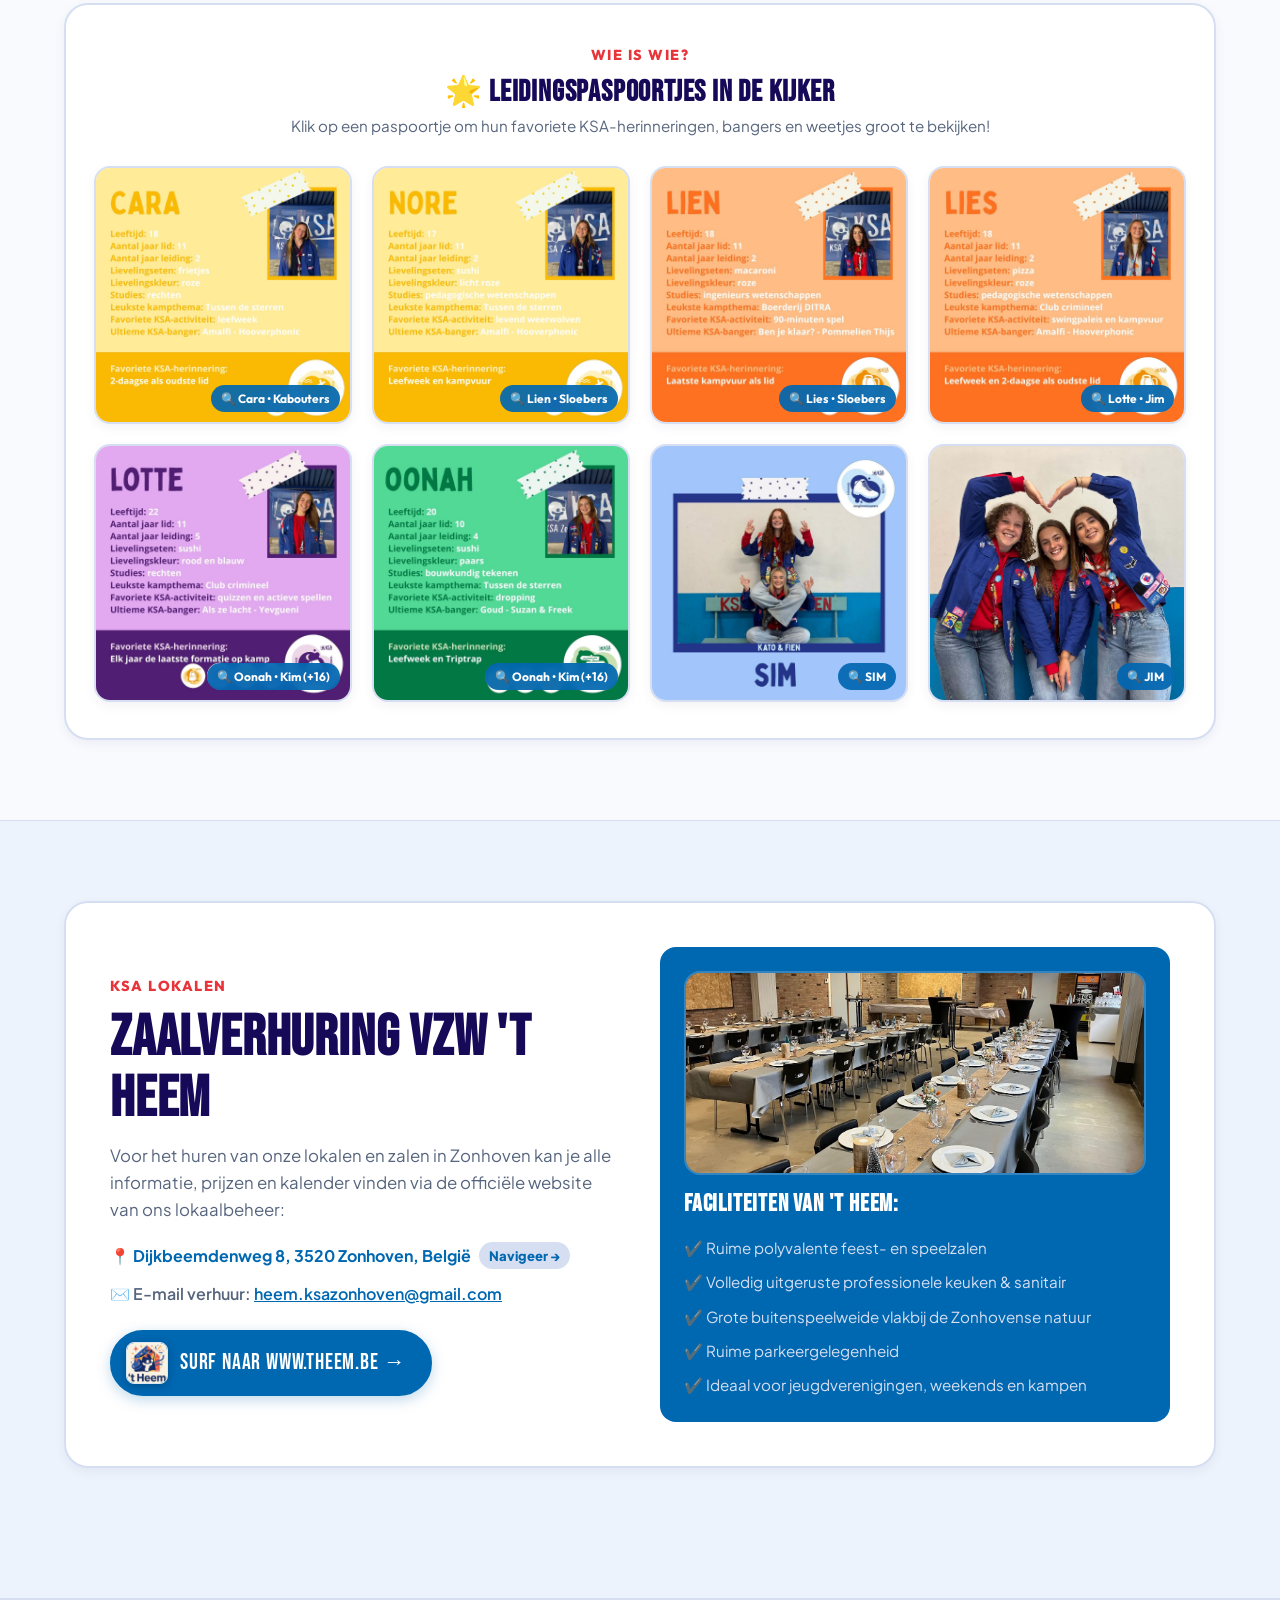
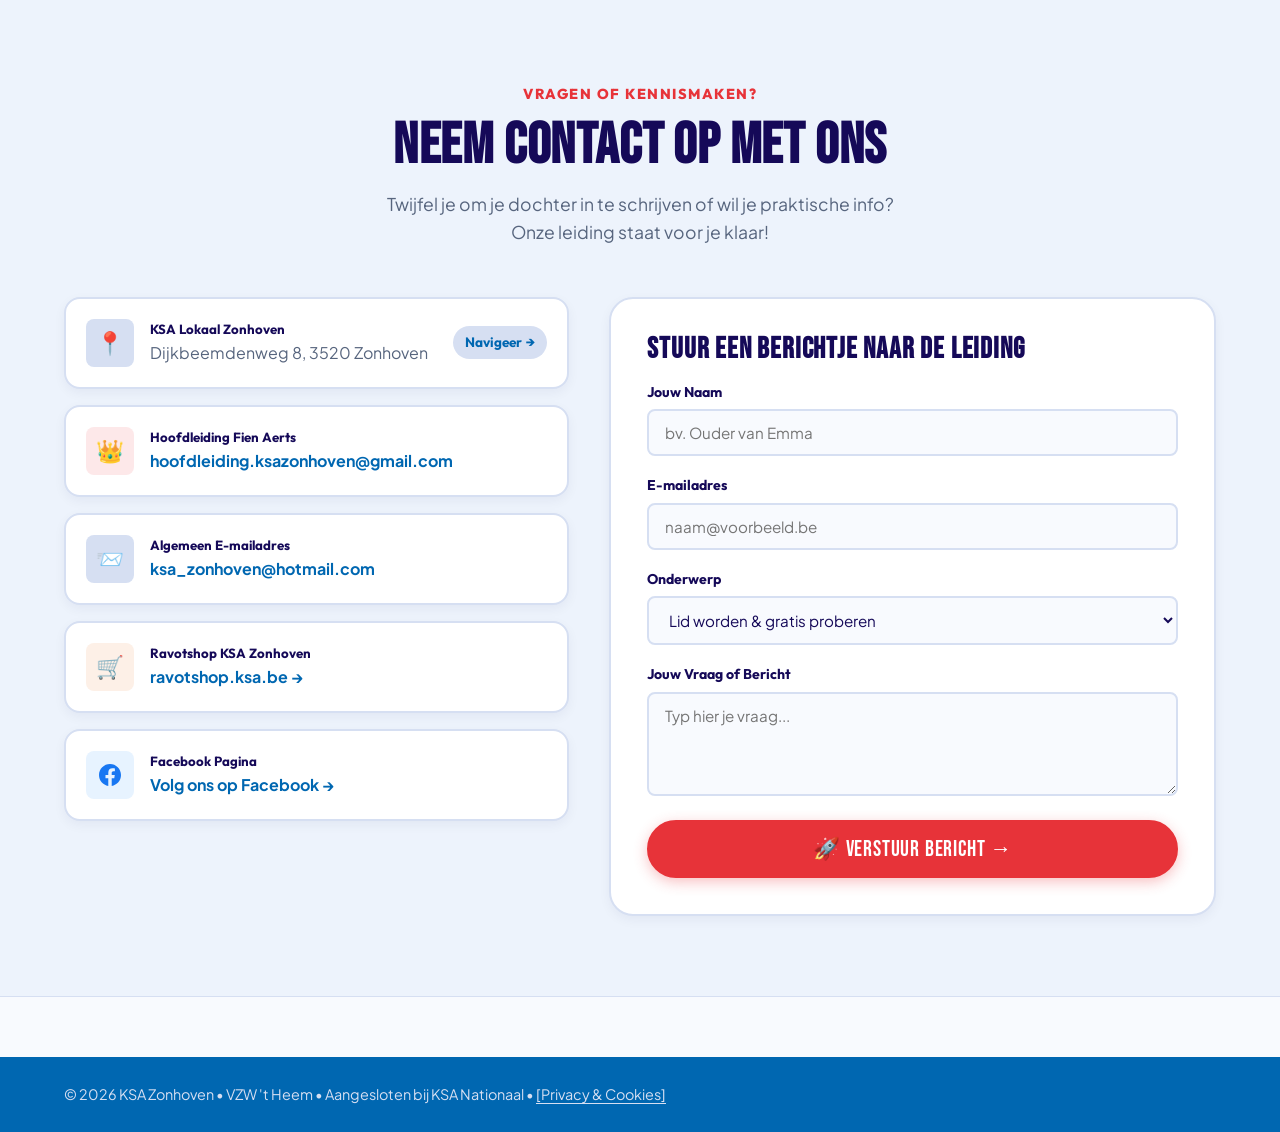
==== commit 7b27073e: "Verwijder het potlood-bewerkicoontje bovenaan in de header (desktop en mobiel)" ====
--- a/index.html
+++ b/index.html
@@ -16,7 +16,7 @@
   <link rel="icon" type="image/svg+xml" href="assets/icons/ksa-logo-official.svg?v=blue">
 
   <!-- Stylesheet in KSA.BE Style -->
-  <link rel="stylesheet" href="css/style.css?v=gh34">
+  <link rel="stylesheet" href="css/style.css?v=gh35">
 
   <!-- Automatic Device & Screen Detection (Mobile vs Desktop) -->
   <script src="js/device-detect.js?v=gh27"></script>
@@ -131,10 +131,6 @@
 
       <!-- Action Items -->
       <div class="nav-actions">
-        <!-- Desktop Leiding Edit Mode Shortcut -->
-        <button type="button" class="desktop-header-edit-btn" id="desktopEditTriggerBtn" title="Bewerk website (Leiding Edit Mode)">
-          ✏️
-        </button>
         <!-- Mobile Hamburger Menu Button -->
         <button type="button" class="mobile-menu-btn" id="mobileMenuBtn" aria-label="Menu openen">
           ☰
@@ -1066,6 +1062,6 @@
   <!-- Scripts -->
   <script src="js/html2canvas.min.js"></script>
   <script src="js/main.js?v=gh19"></script>
-  <script src="js/visual-editor.js?v=gh49"></script>
+  <script src="js/visual-editor.js?v=gh50"></script>
 </body>
 </html>
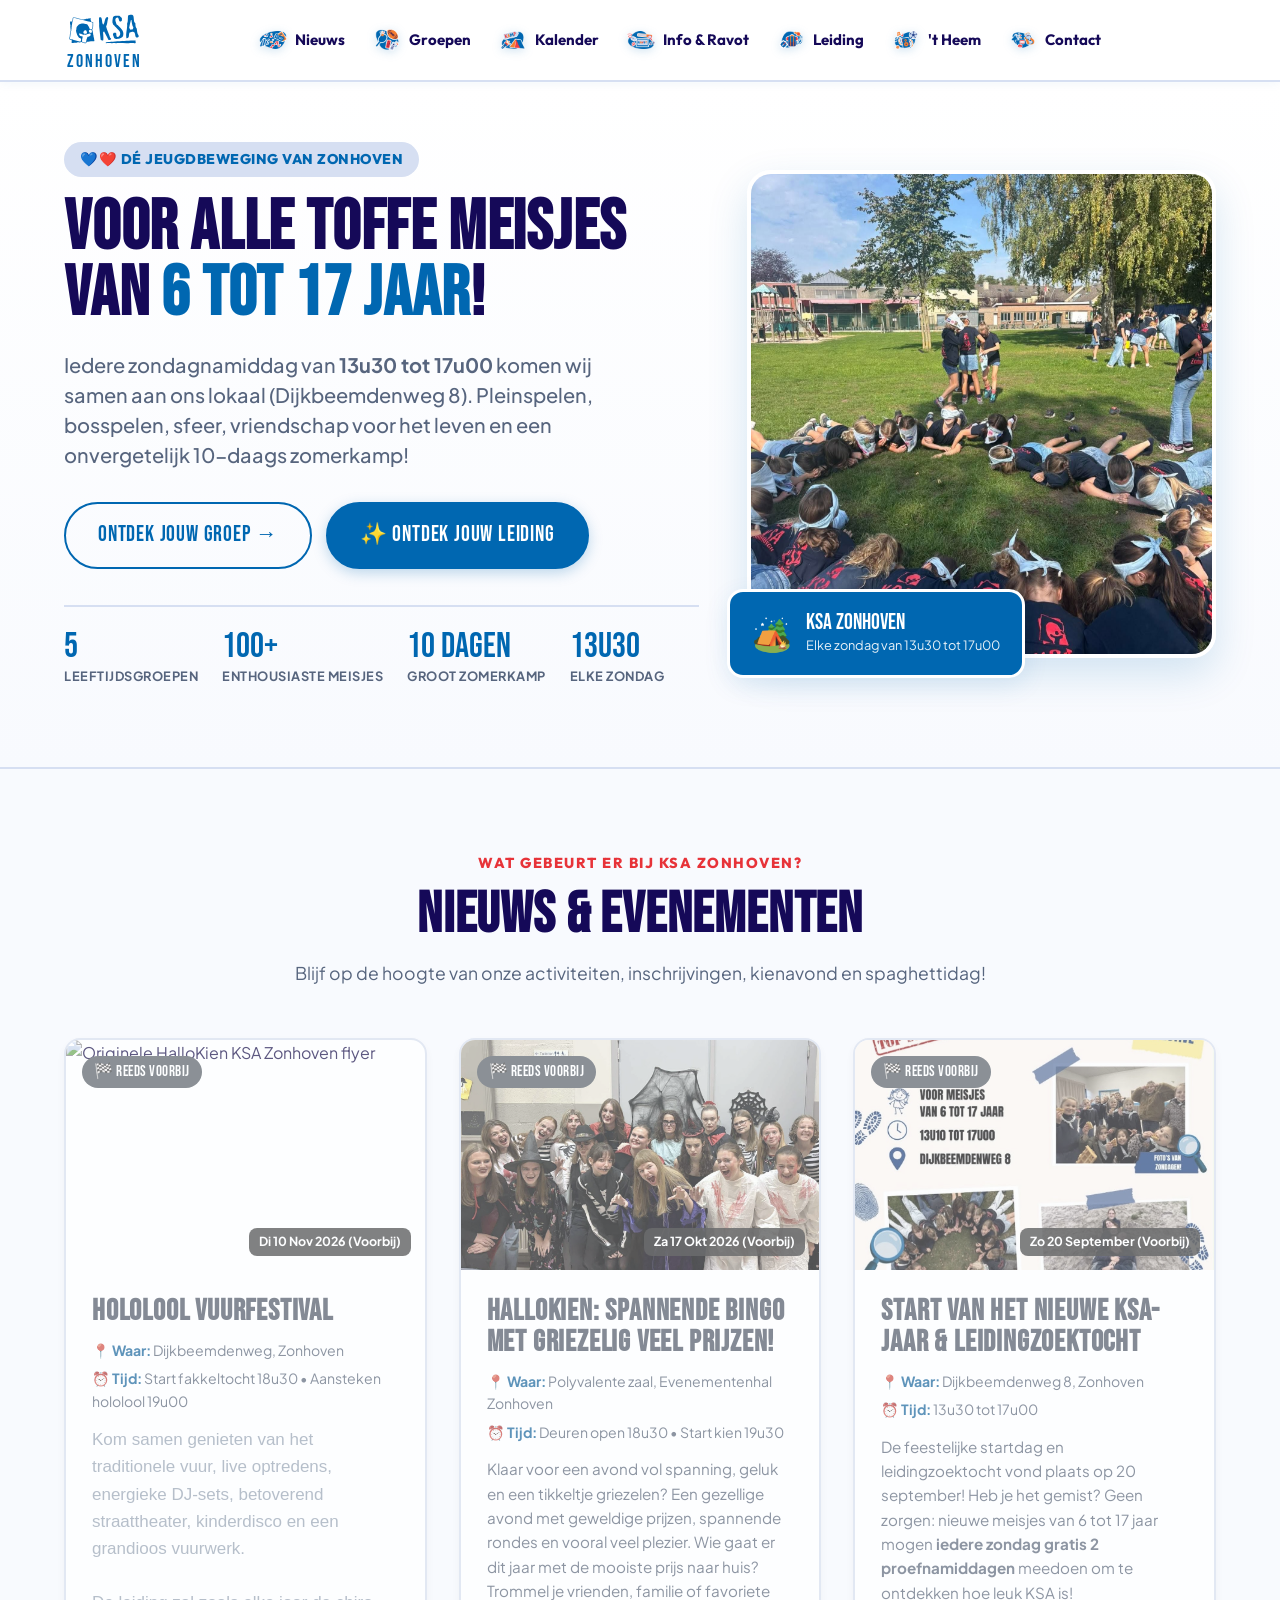
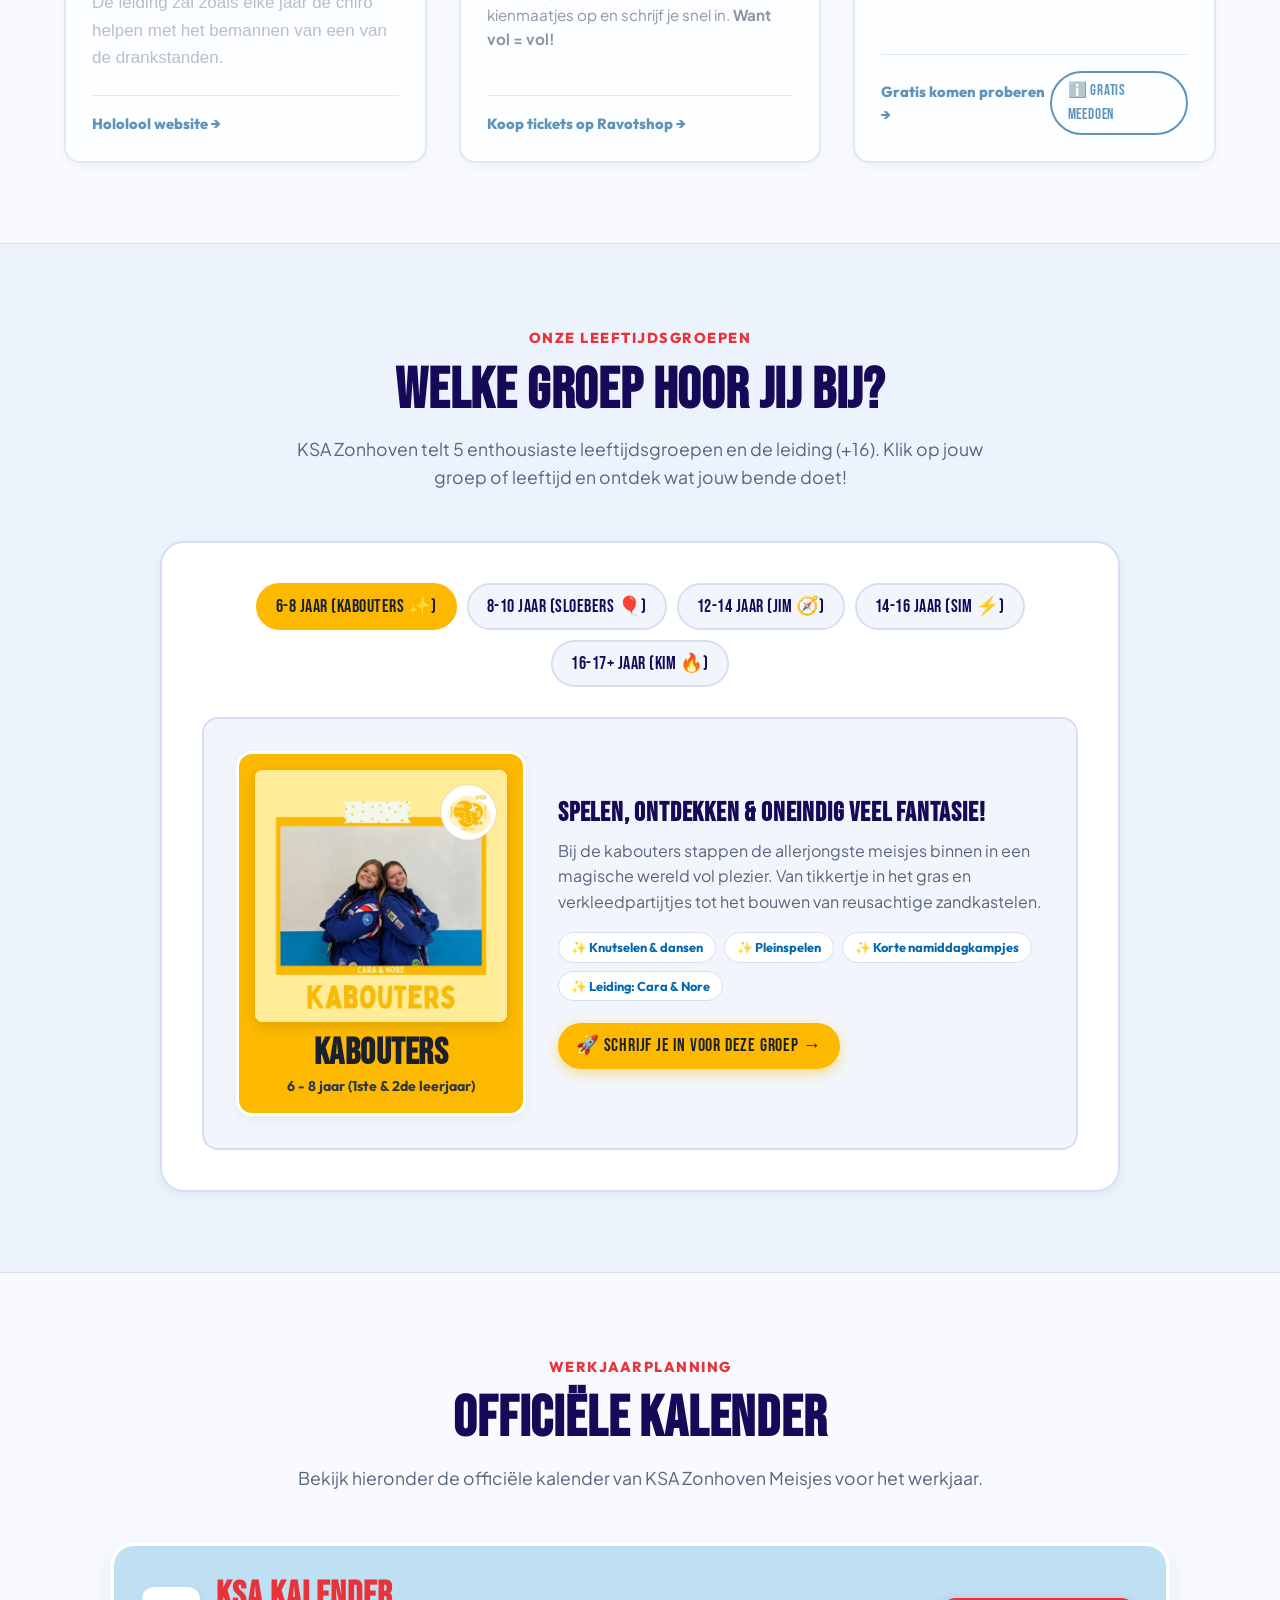
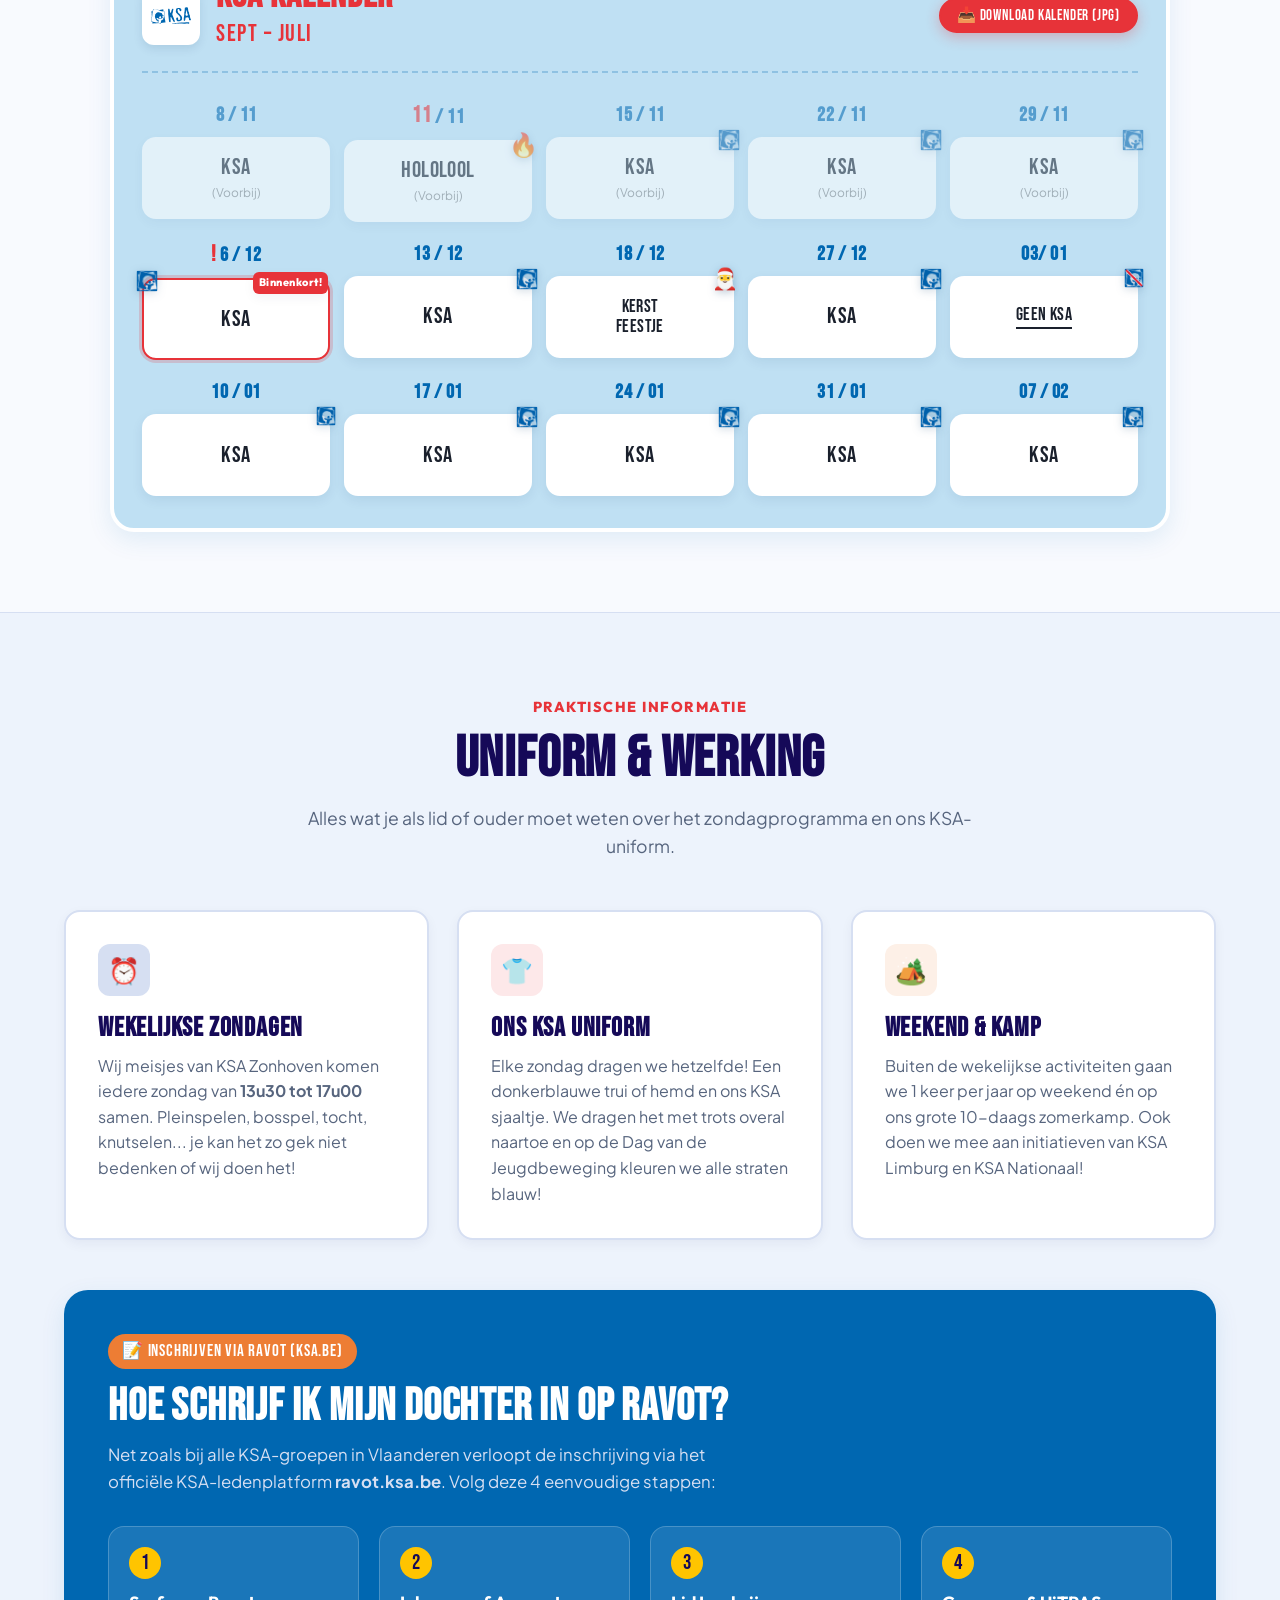
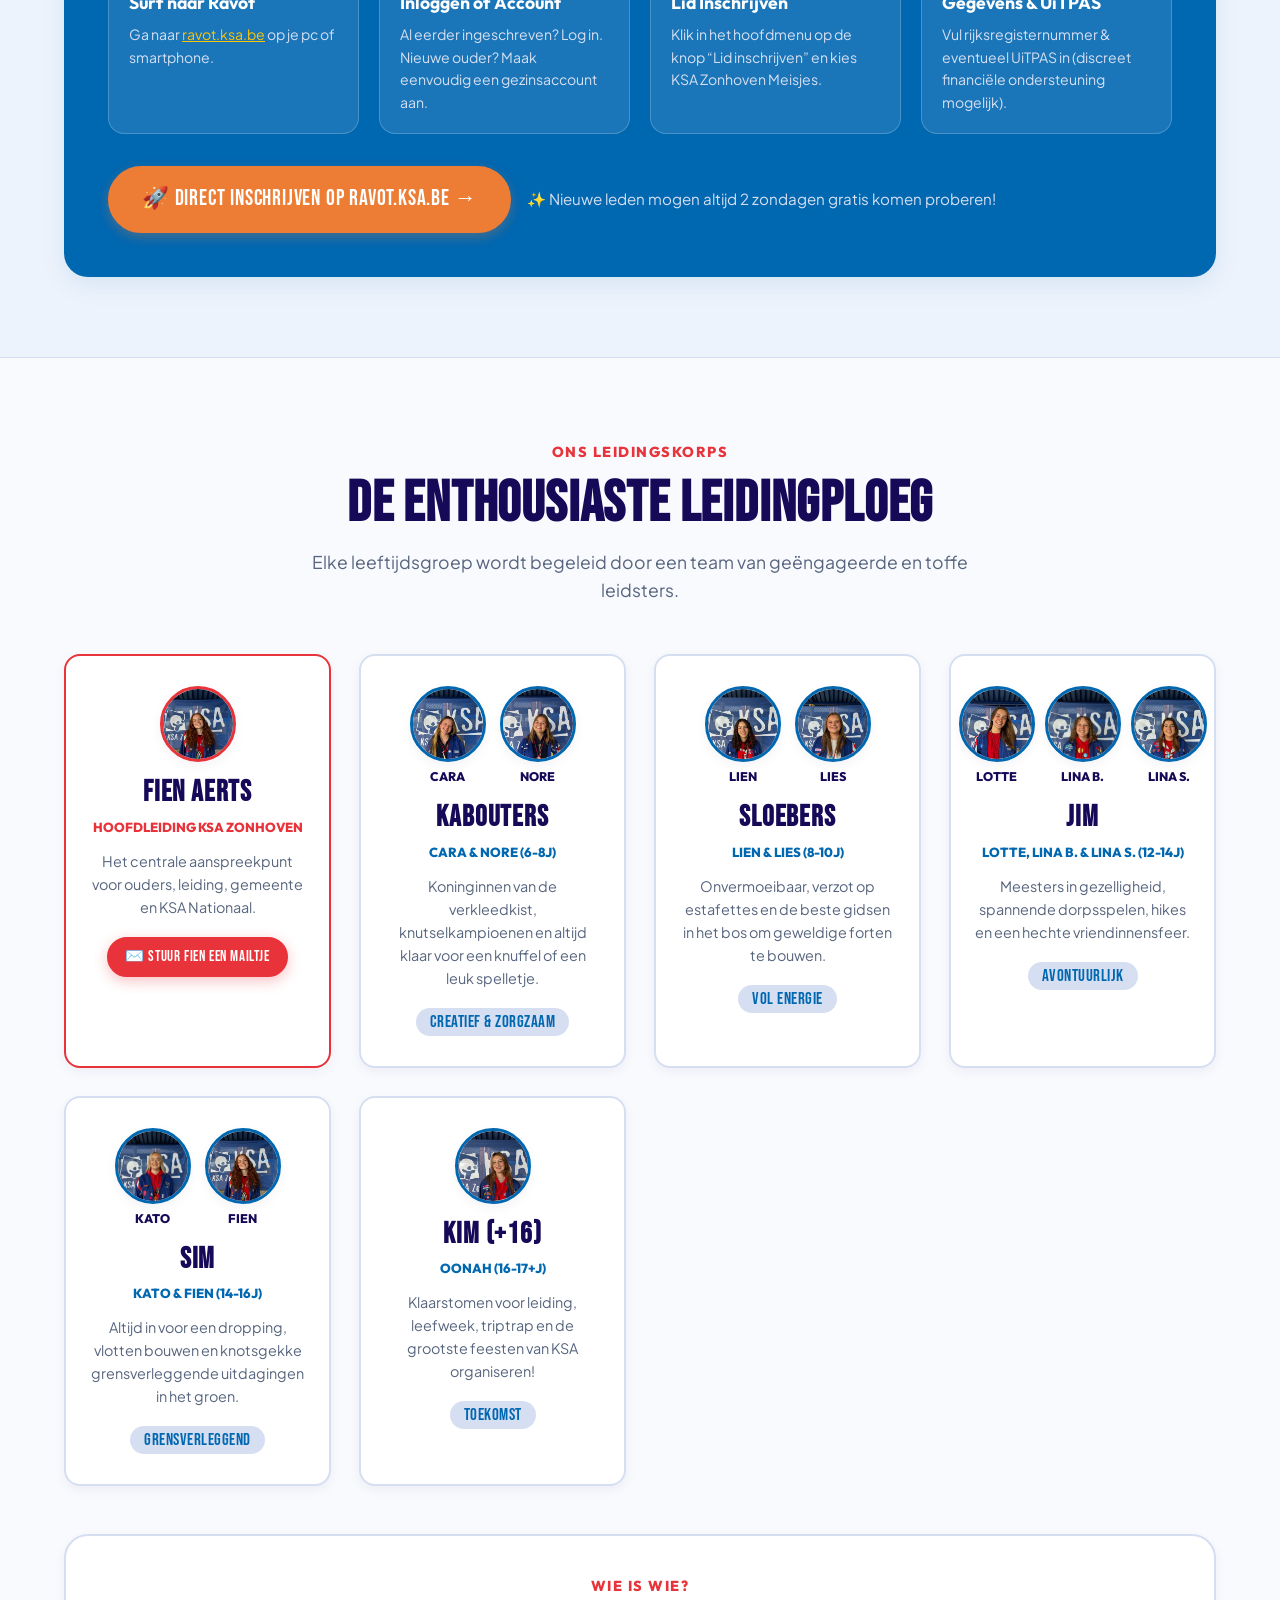
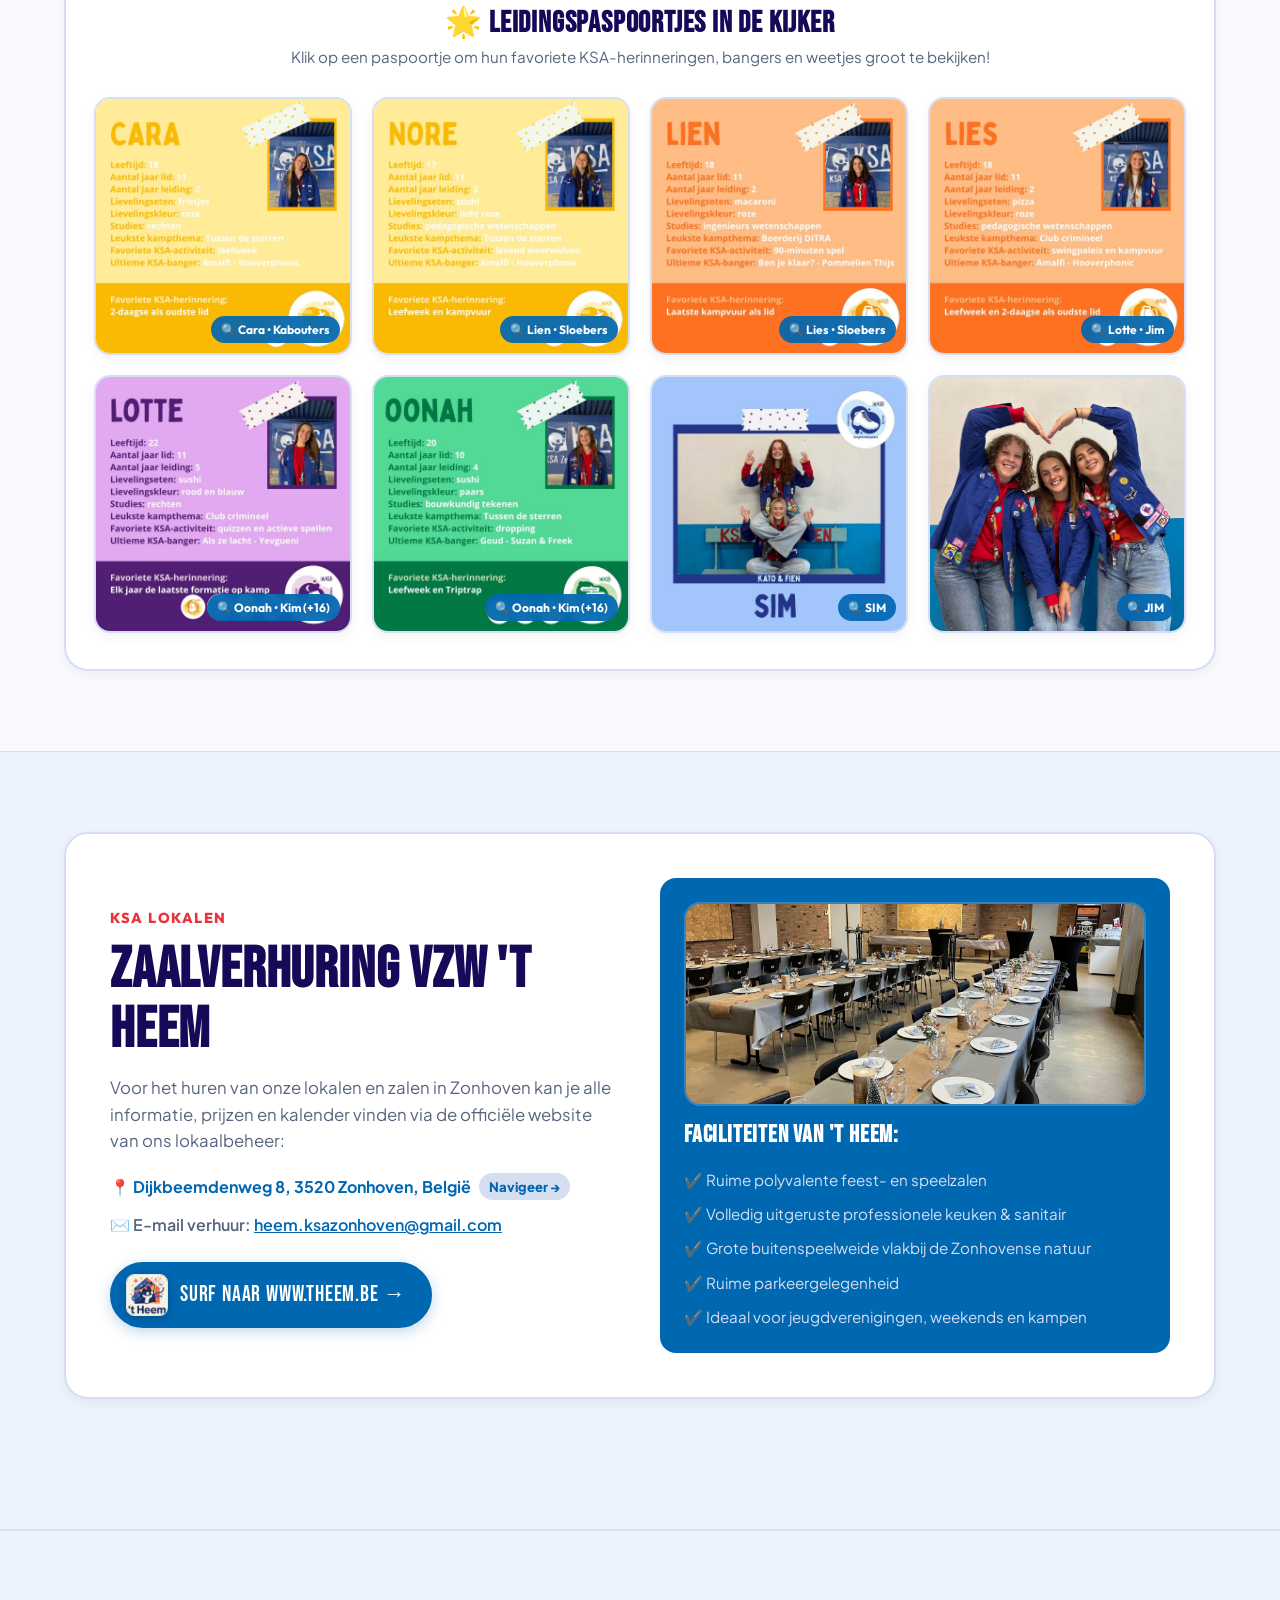
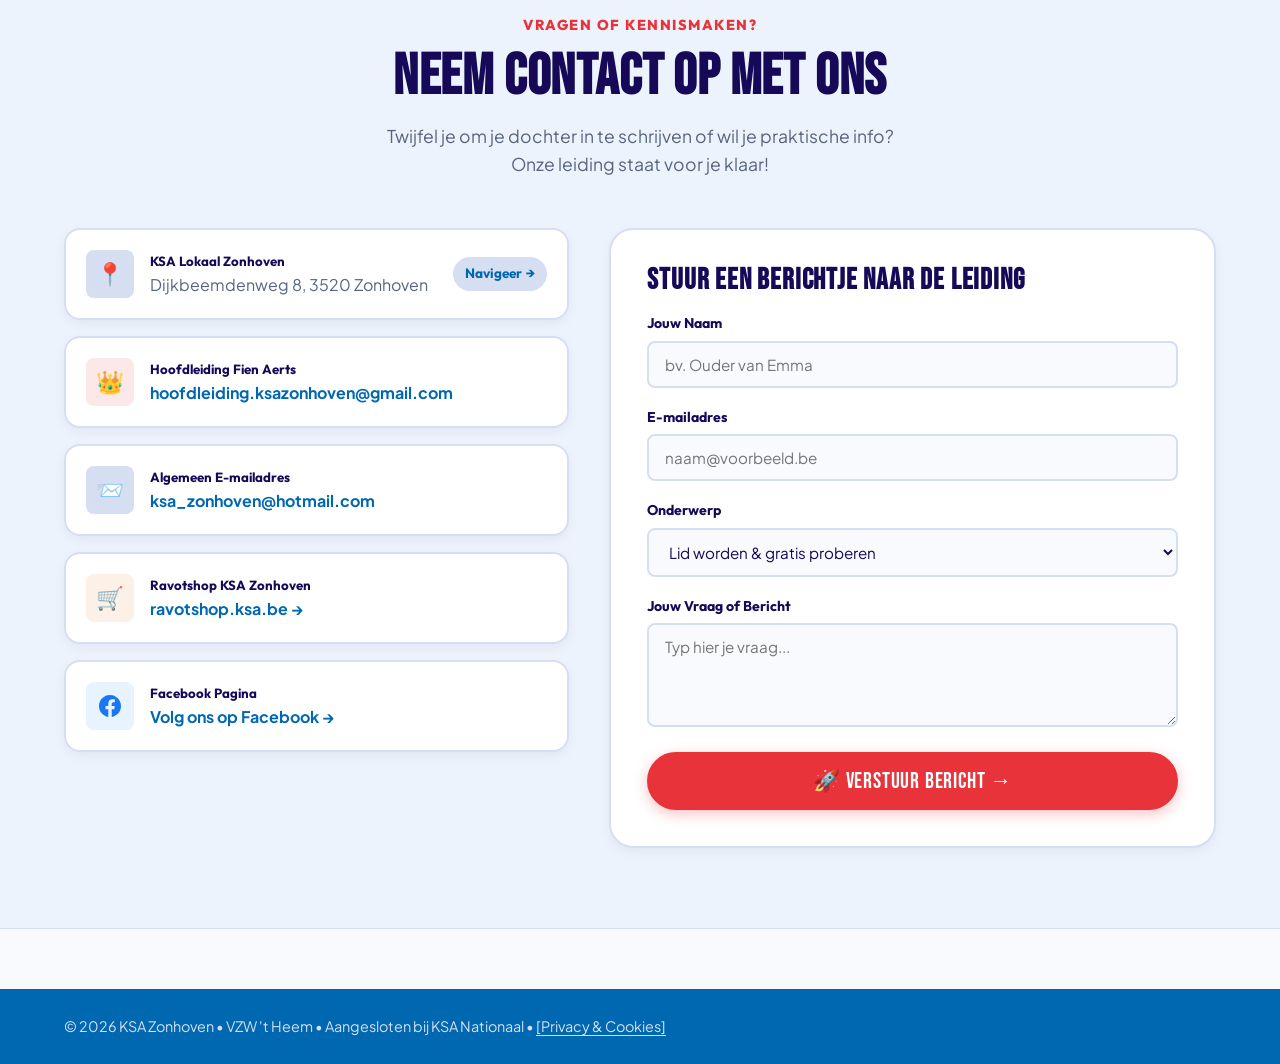
==== commit fa149112: "Verwijder legende (KSA Activiteit, Speciaal Evenement, Geen KSA) onder kalender" ====
--- a/index.html
+++ b/index.html
@@ -16,7 +16,7 @@
   <link rel="icon" type="image/svg+xml" href="assets/icons/ksa-logo-official.svg?v=blue">
 
   <!-- Stylesheet in KSA.BE Style -->
-  <link rel="stylesheet" href="css/style.css?v=gh35">
+  <link rel="stylesheet" href="css/style.css?v=gh36">
 
   <!-- Automatic Device & Screen Detection (Mobile vs Desktop) -->
   <script src="js/device-detect.js?v=gh27"></script>
@@ -543,18 +543,6 @@
               </div>
             </div>
           </div>
-
-          <div class="cal-poster-footer">
-            <span class="cal-footer-legend">
-              <span class="legend-dot legend-active"></span> KSA Activiteit (14u - 17u)
-            </span>
-            <span class="cal-footer-legend">
-              <span class="legend-dot legend-special"></span> Speciaal Evenement (!)
-            </span>
-            <span class="cal-footer-legend">
-              <span class="legend-dot legend-none"></span> Geen KSA
-            </span>
-          </div>
         </div>
       </div>
     </section>
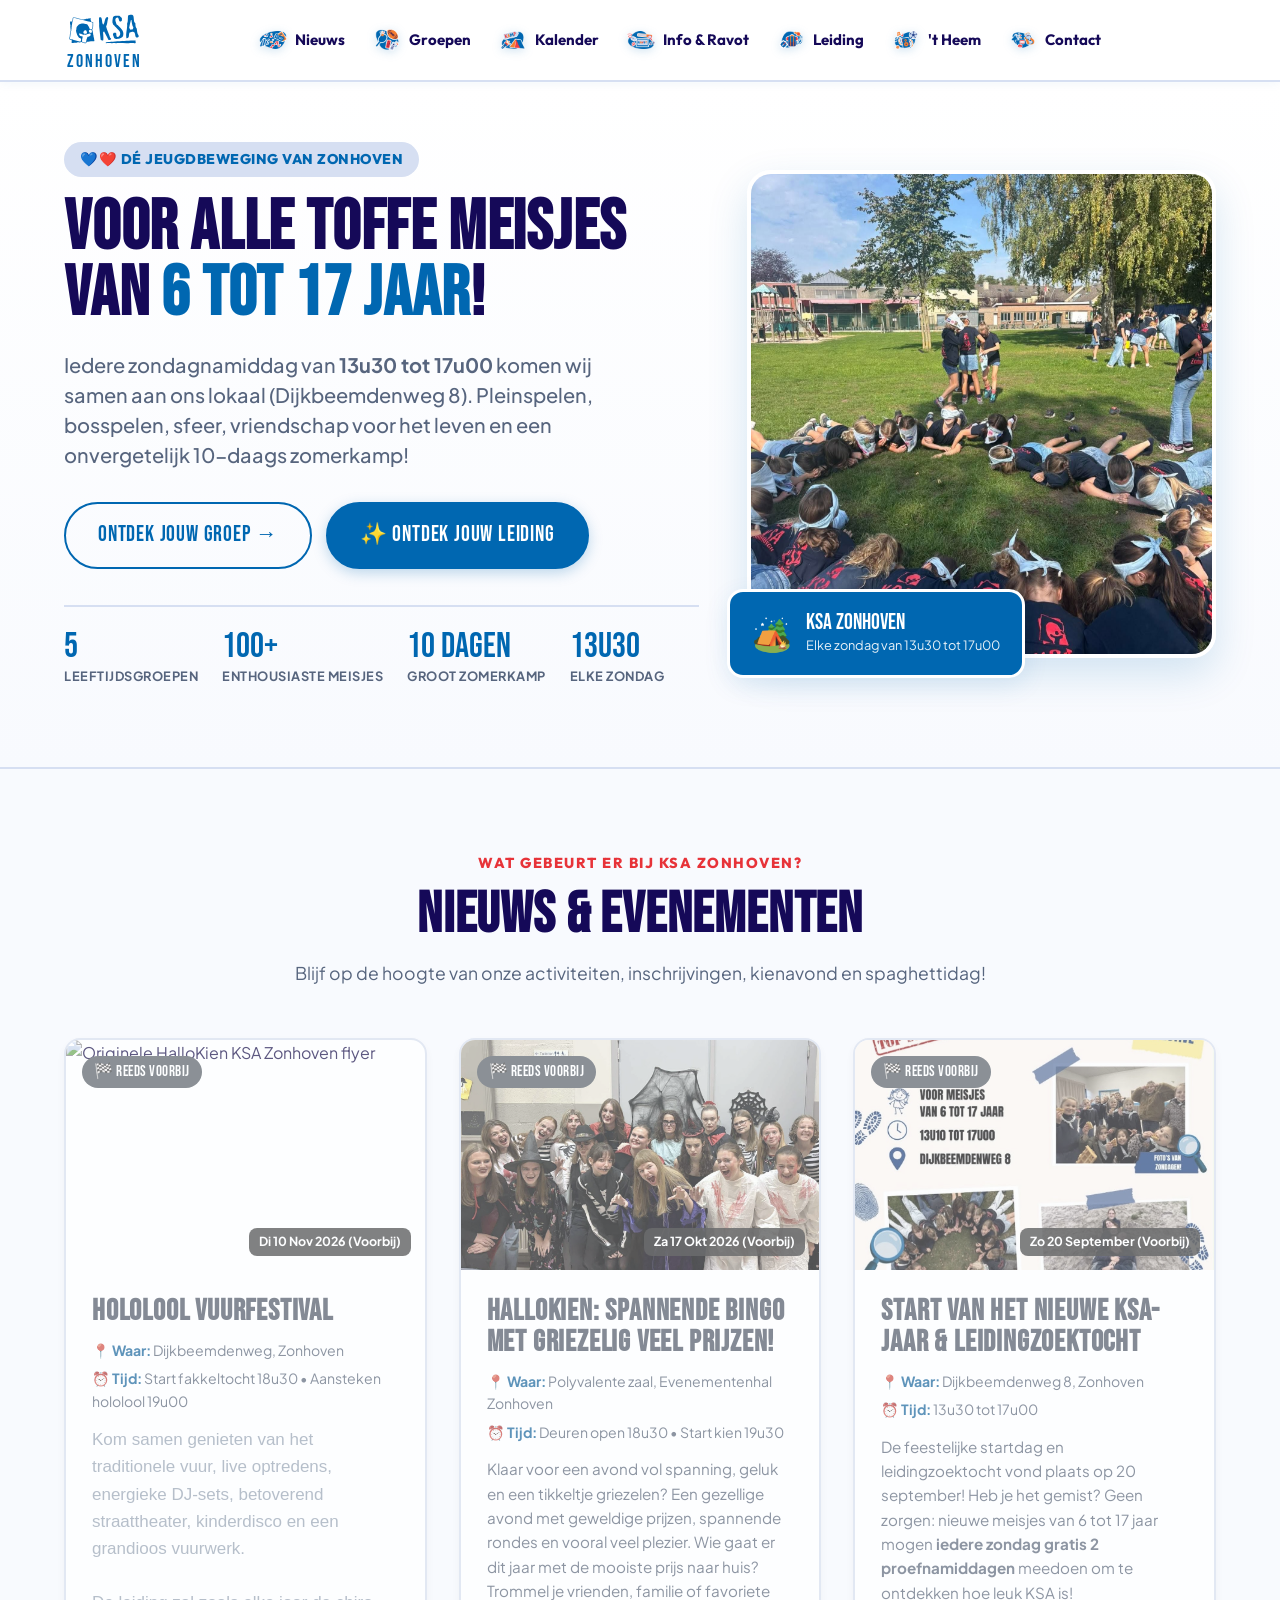
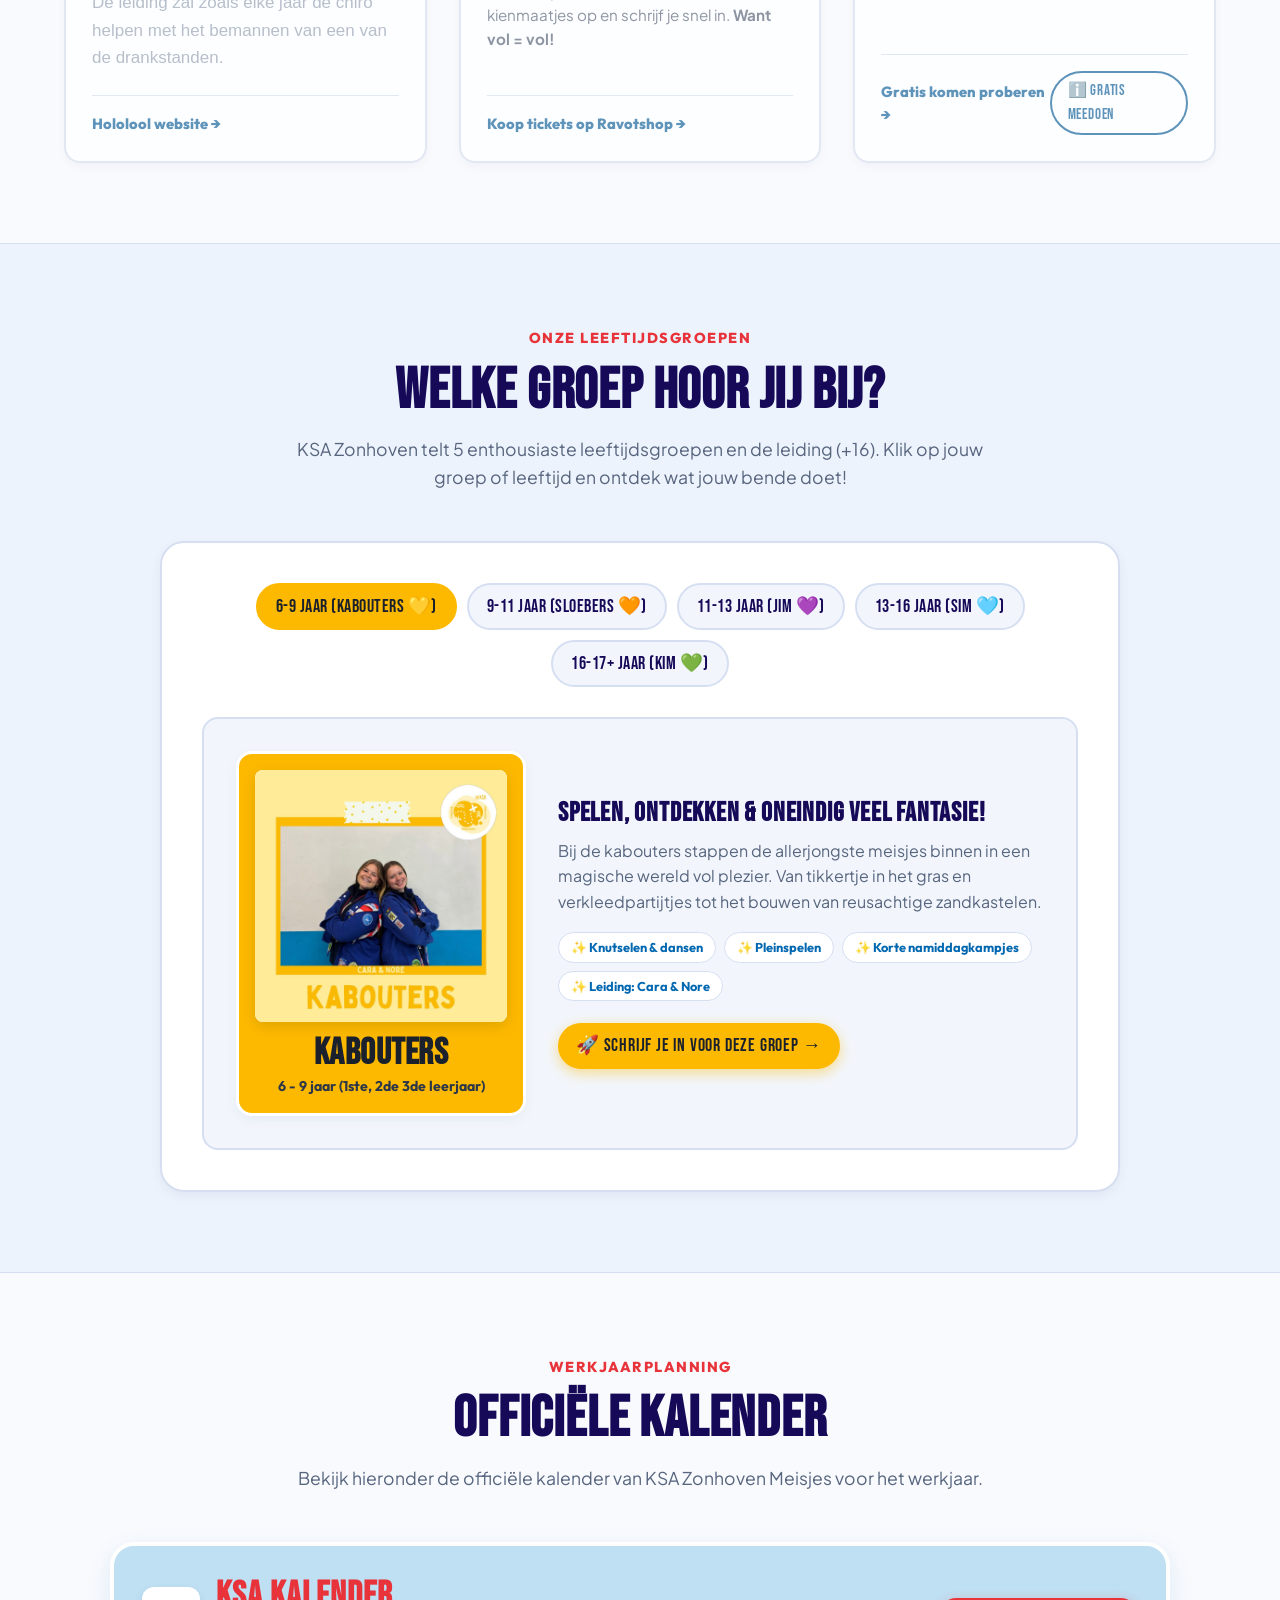
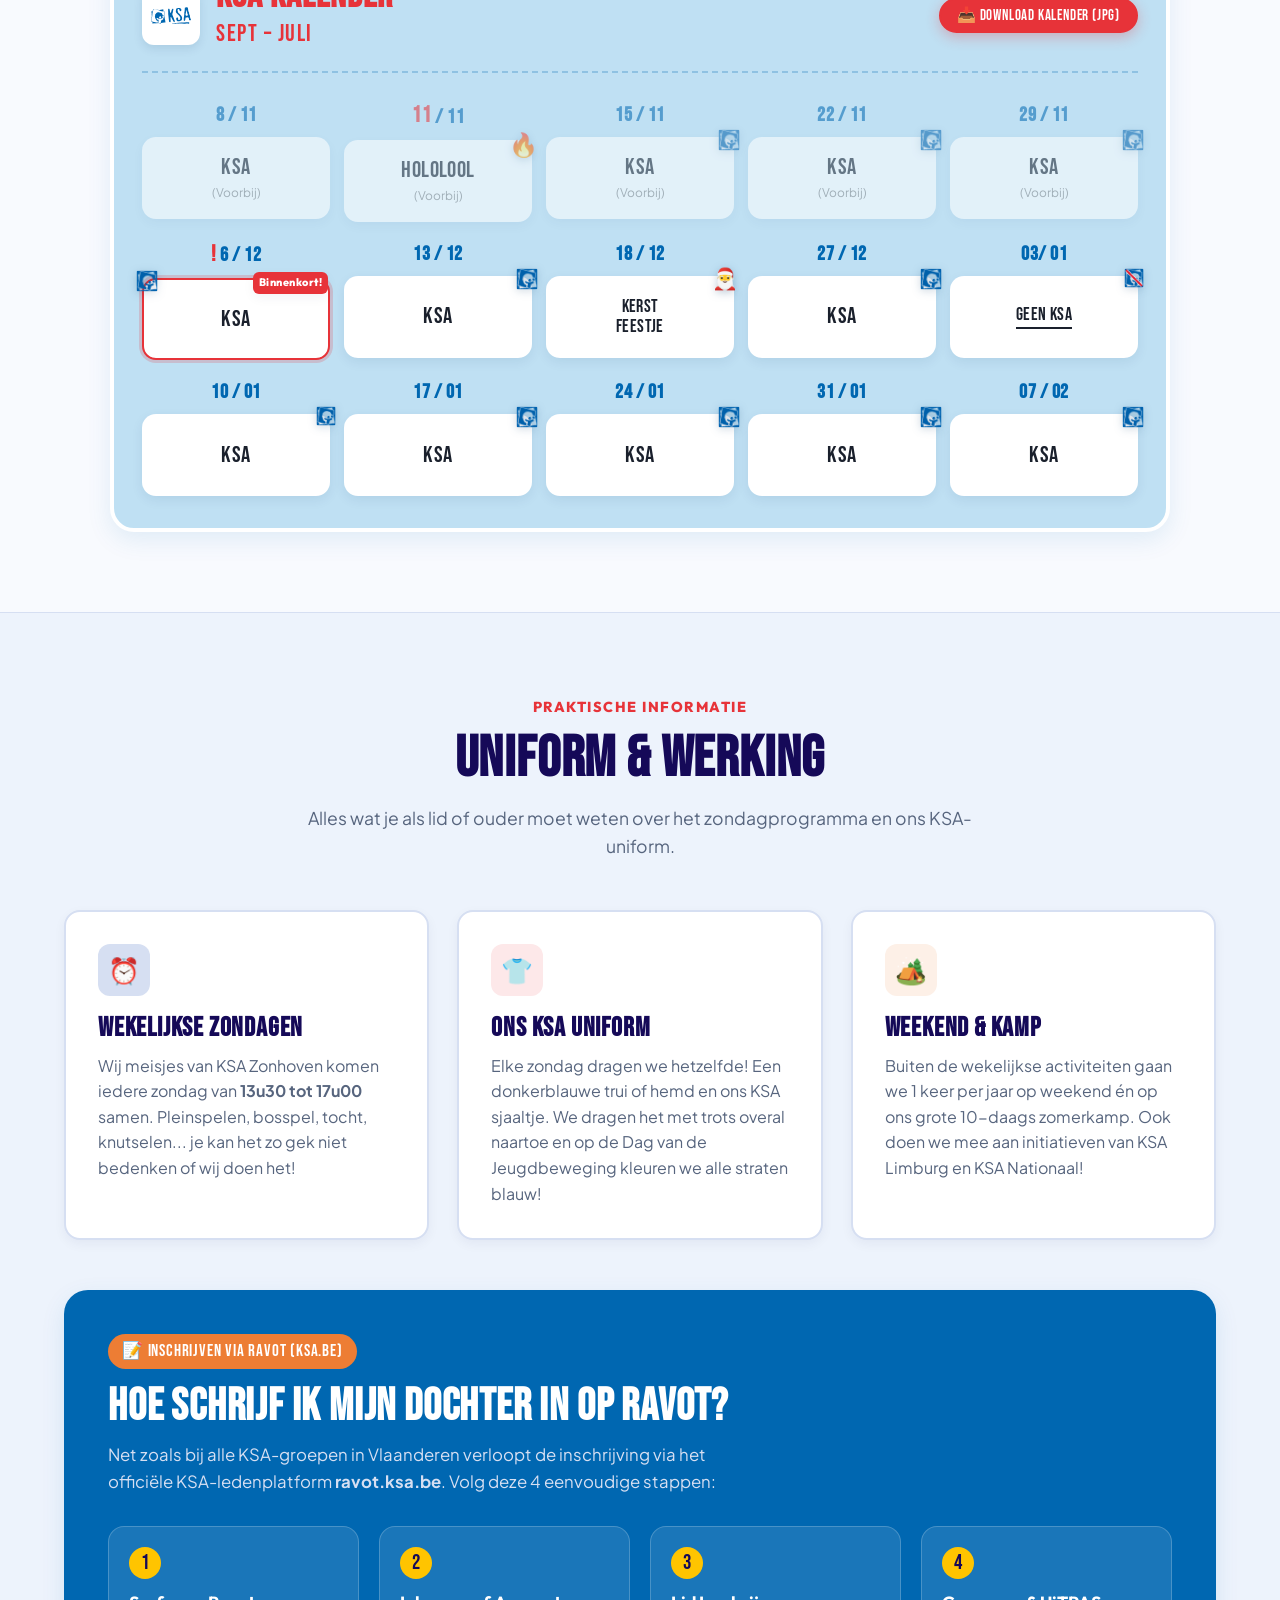
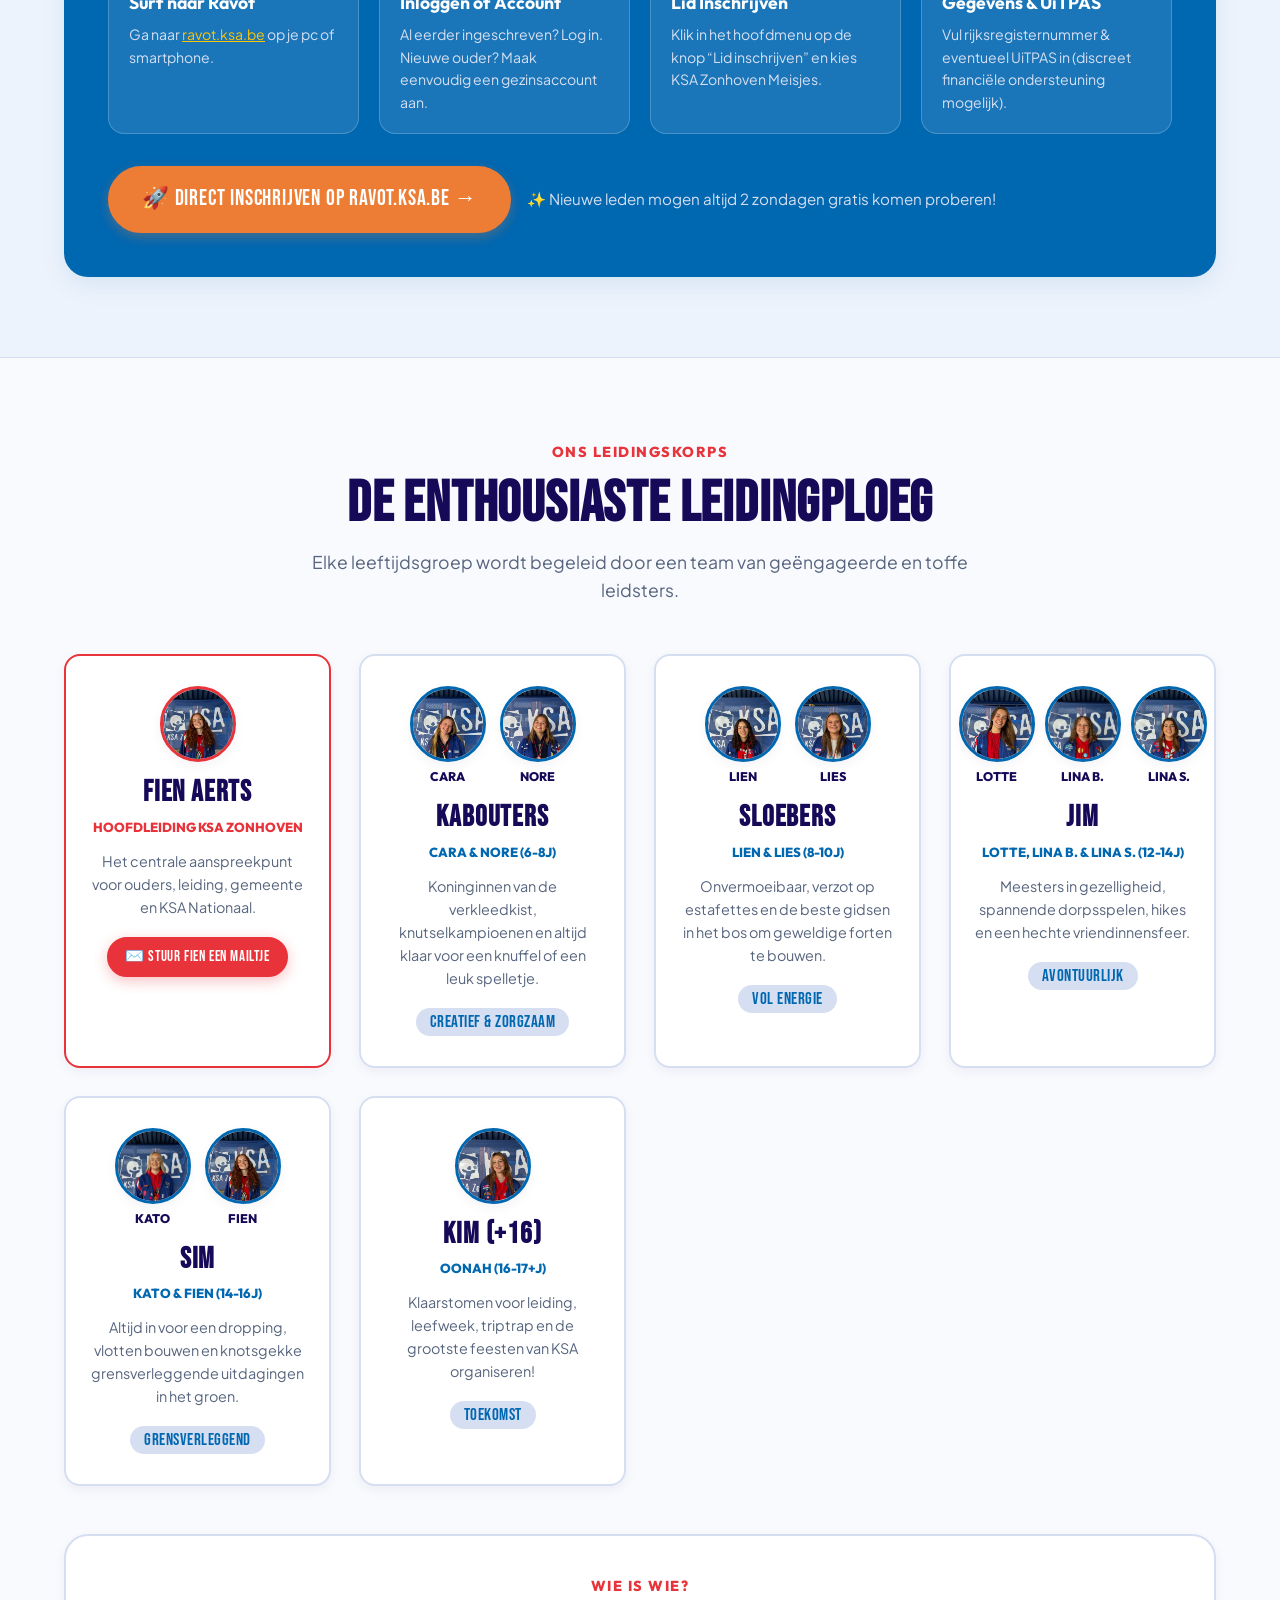
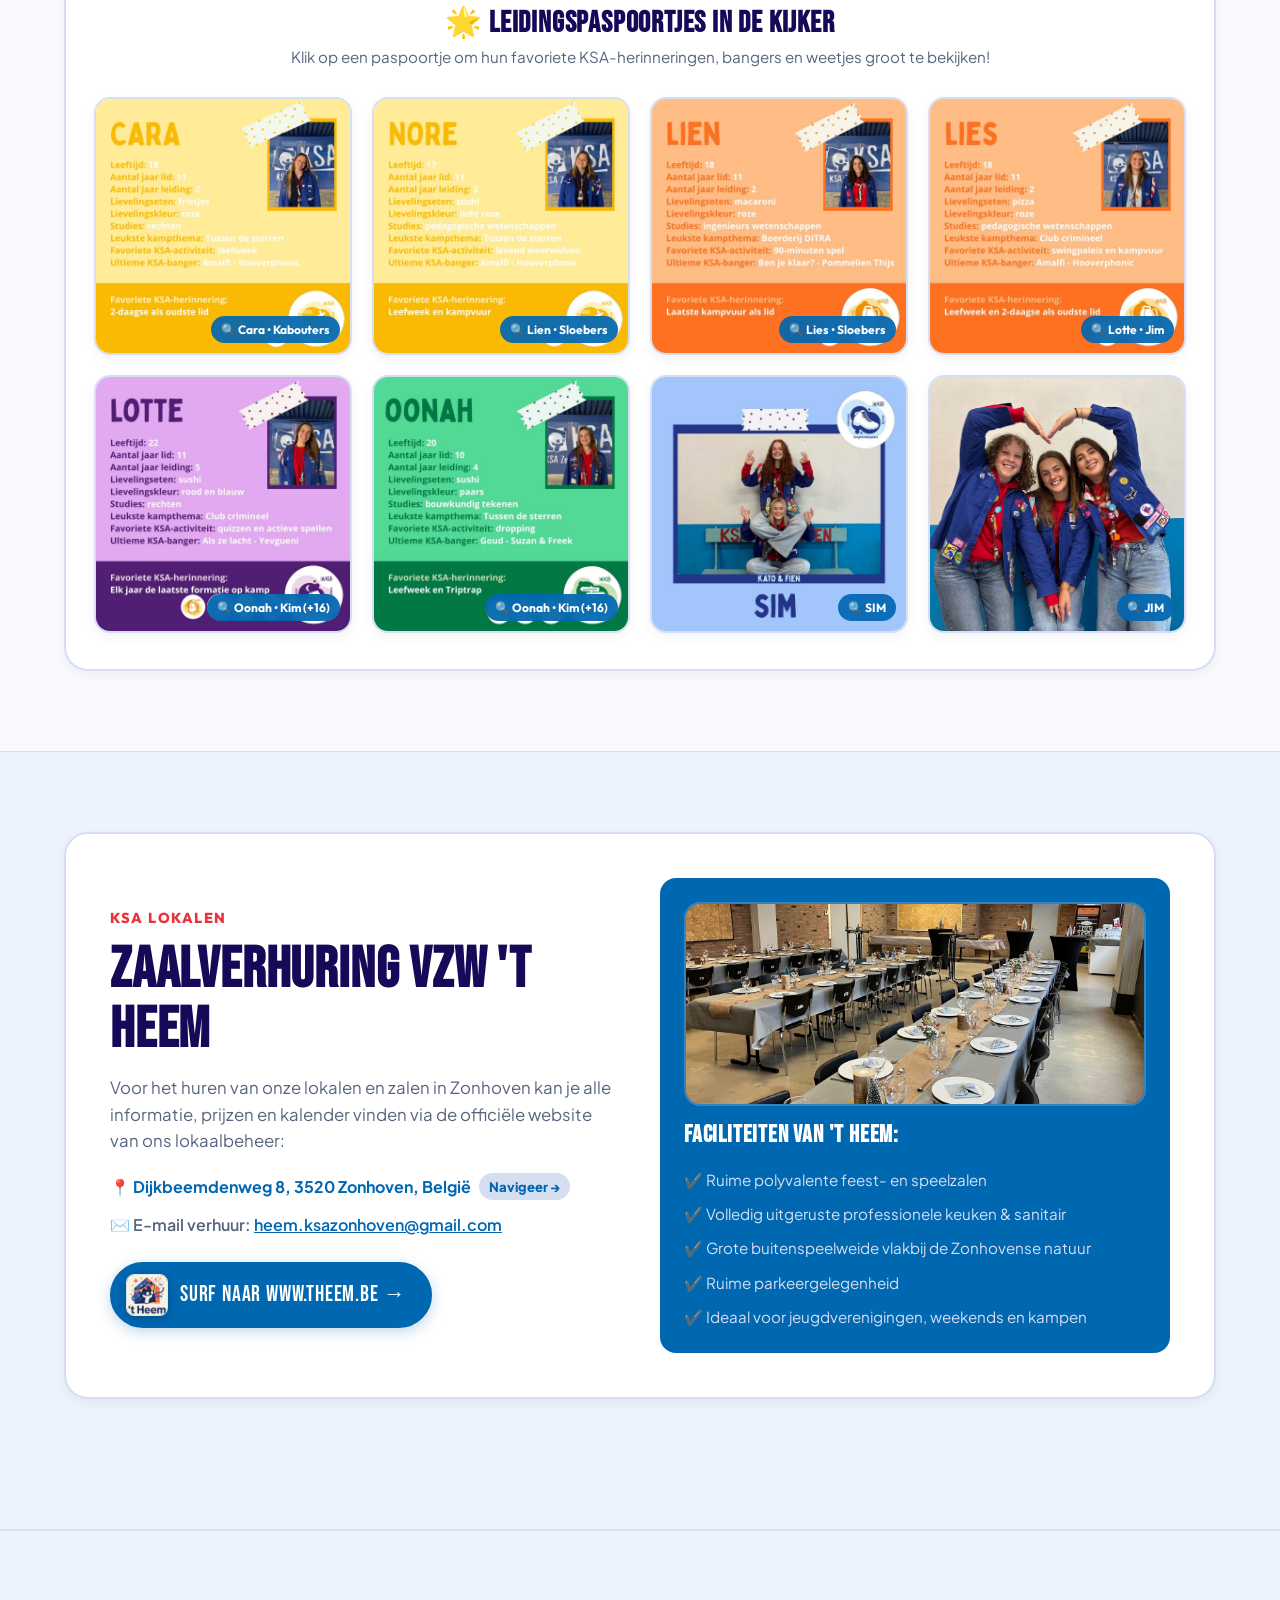
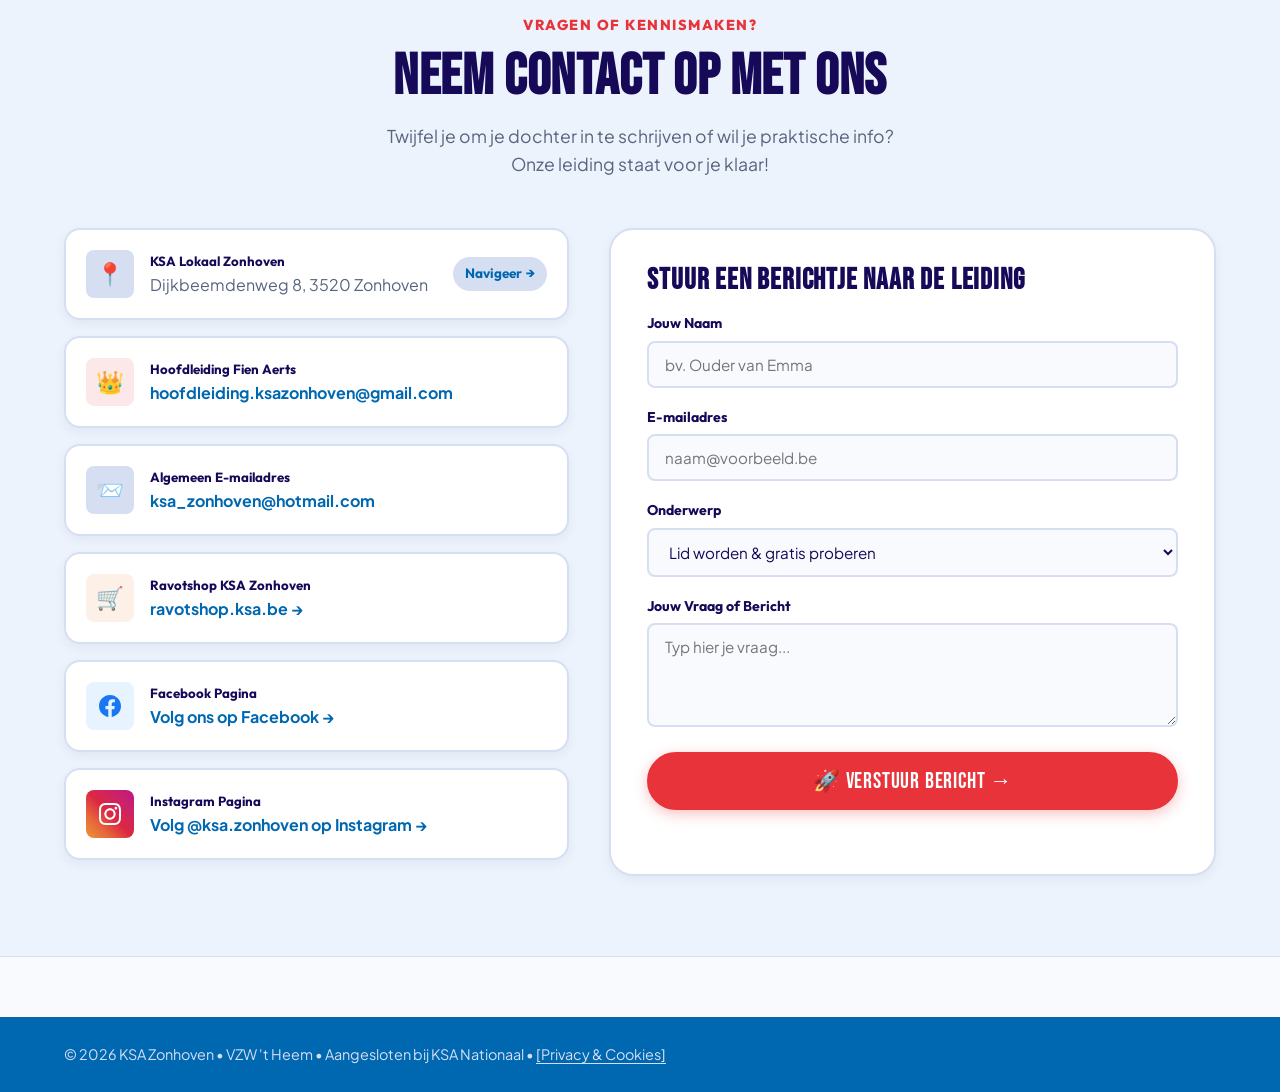
==== commit 0a34fa66: "Maak leeftijdsgroep knoppen bewerkbaar in edit mode en voeg Instagram link toe aan contactsectie" ====
--- a/index.html
+++ b/index.html
@@ -922,6 +922,16 @@
                 <p><a href="https://www.facebook.com/ksazonhoven/?locale=nl_BE" target="_blank" rel="noopener" style="color:var(--ksa-blue); font-weight:700;">Volg ons op Facebook &rarr;</a></p>
               </div>
             </div>
+
+            <div class="contact-tile-card">
+              <div class="contact-tile-icon" style="background: linear-gradient(45deg, #f09433 0%, #e6683c 25%, #dc2743 50%, #cc2366 75%, #bc1888 100%); color: #ffffff;">
+                <svg width="22" height="22" viewBox="0 0 24 24" fill="currentColor" aria-hidden="true" style="display:block;"><path d="M12 2.163c3.204 0 3.584.012 4.85.07 3.252.148 4.771 1.691 4.919 4.919.058 1.265.069 1.645.069 4.849 0 3.205-.012 3.584-.069 4.849-.149 3.225-1.664 4.771-4.919 4.919-1.266.058-1.644.07-4.85.07-3.204 0-3.584-.012-4.849-.07-3.26-.149-4.771-1.699-4.919-4.92-.058-1.265-.07-1.644-.07-4.849 0-3.204.013-3.583.07-4.849.149-3.227 1.664-4.771 4.919-4.919 1.266-.057 1.645-.069 4.849-.069zm0-2.163c-3.259 0-3.667.014-4.947.072-4.358.2-6.78 2.618-6.98 6.98-.059 1.281-.073 1.689-.073 4.948 0 3.259.014 3.668.072 4.948.2 4.358 2.618 6.78 6.98 6.98 1.281.058 1.689.072 4.948.072 3.259 0 3.668-.014 4.948-.072 4.354-.2 6.782-2.618 6.979-6.98.059-1.28.073-1.689.073-4.948 0-3.259-.014-3.667-.072-4.947-.196-4.354-2.617-6.78-6.979-6.98-1.281-.059-1.69-.073-4.949-.073zm0 5.838c-3.403 0-6.162 2.759-6.162 6.162s2.759 6.163 6.162 6.163 6.162-2.759 6.162-6.163c0-3.403-2.759-6.162-6.162-6.162zm0 10.162c-2.209 0-4-1.79-4-4 0-2.209 1.791-4 4-4s4 1.791 4 4c0 2.21-1.791 4-4 4zm6.406-11.845c-.796 0-1.441.645-1.441 1.44s.645 1.44 1.441 1.44c.795 0 1.439-.645 1.439-1.44s-.644-1.44-1.439-1.44z"/></svg>
+              </div>
+              <div>
+                <h5>Instagram Pagina</h5>
+                <p><a href="https://www.instagram.com/ksa.zonhoven/" target="_blank" rel="noopener" style="color:var(--ksa-blue); font-weight:700;">Volg @ksa.zonhoven op Instagram &rarr;</a></p>
+              </div>
+            </div>
           </div>
 
           <!-- Contact Form -->
@@ -1050,6 +1060,6 @@
   <!-- Scripts -->
   <script src="js/html2canvas.min.js"></script>
   <script src="js/main.js?v=gh19"></script>
-  <script src="js/visual-editor.js?v=gh50"></script>
+  <script src="js/visual-editor.js?v=gh51"></script>
 </body>
 </html>
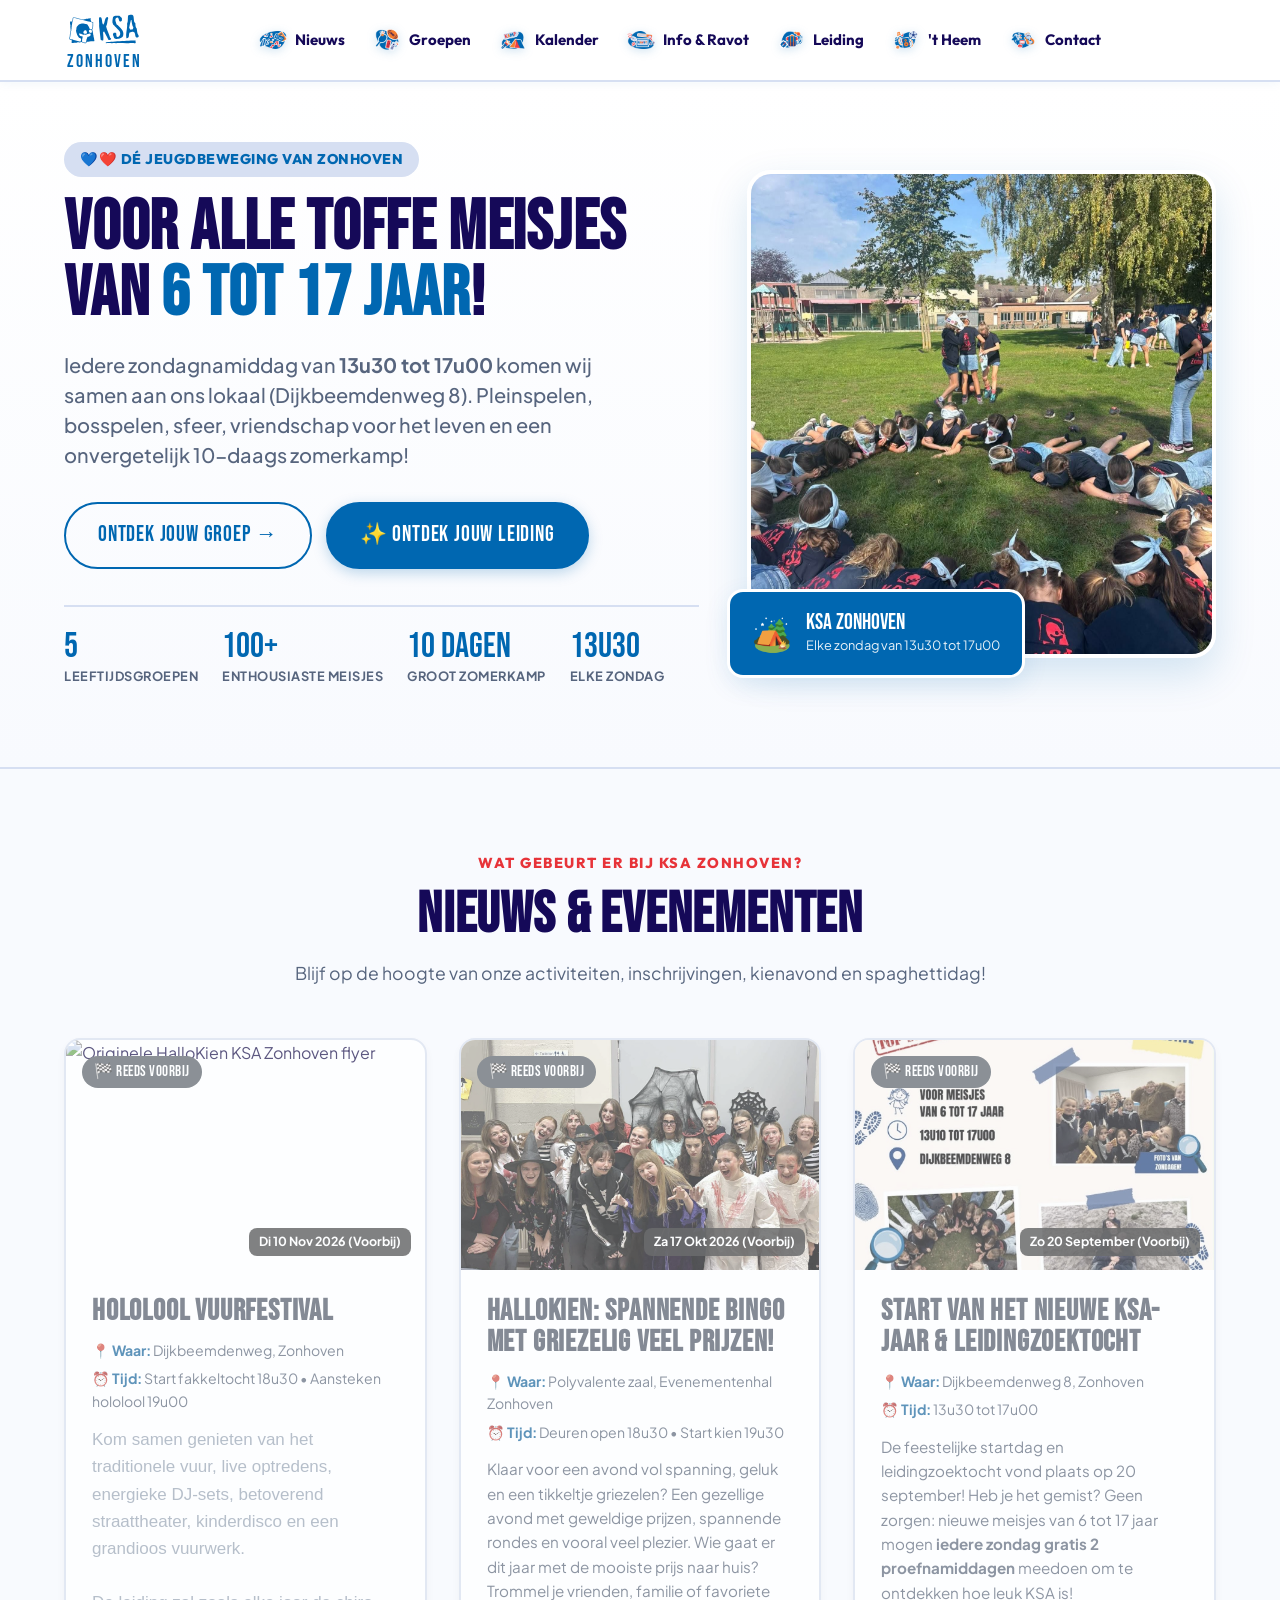
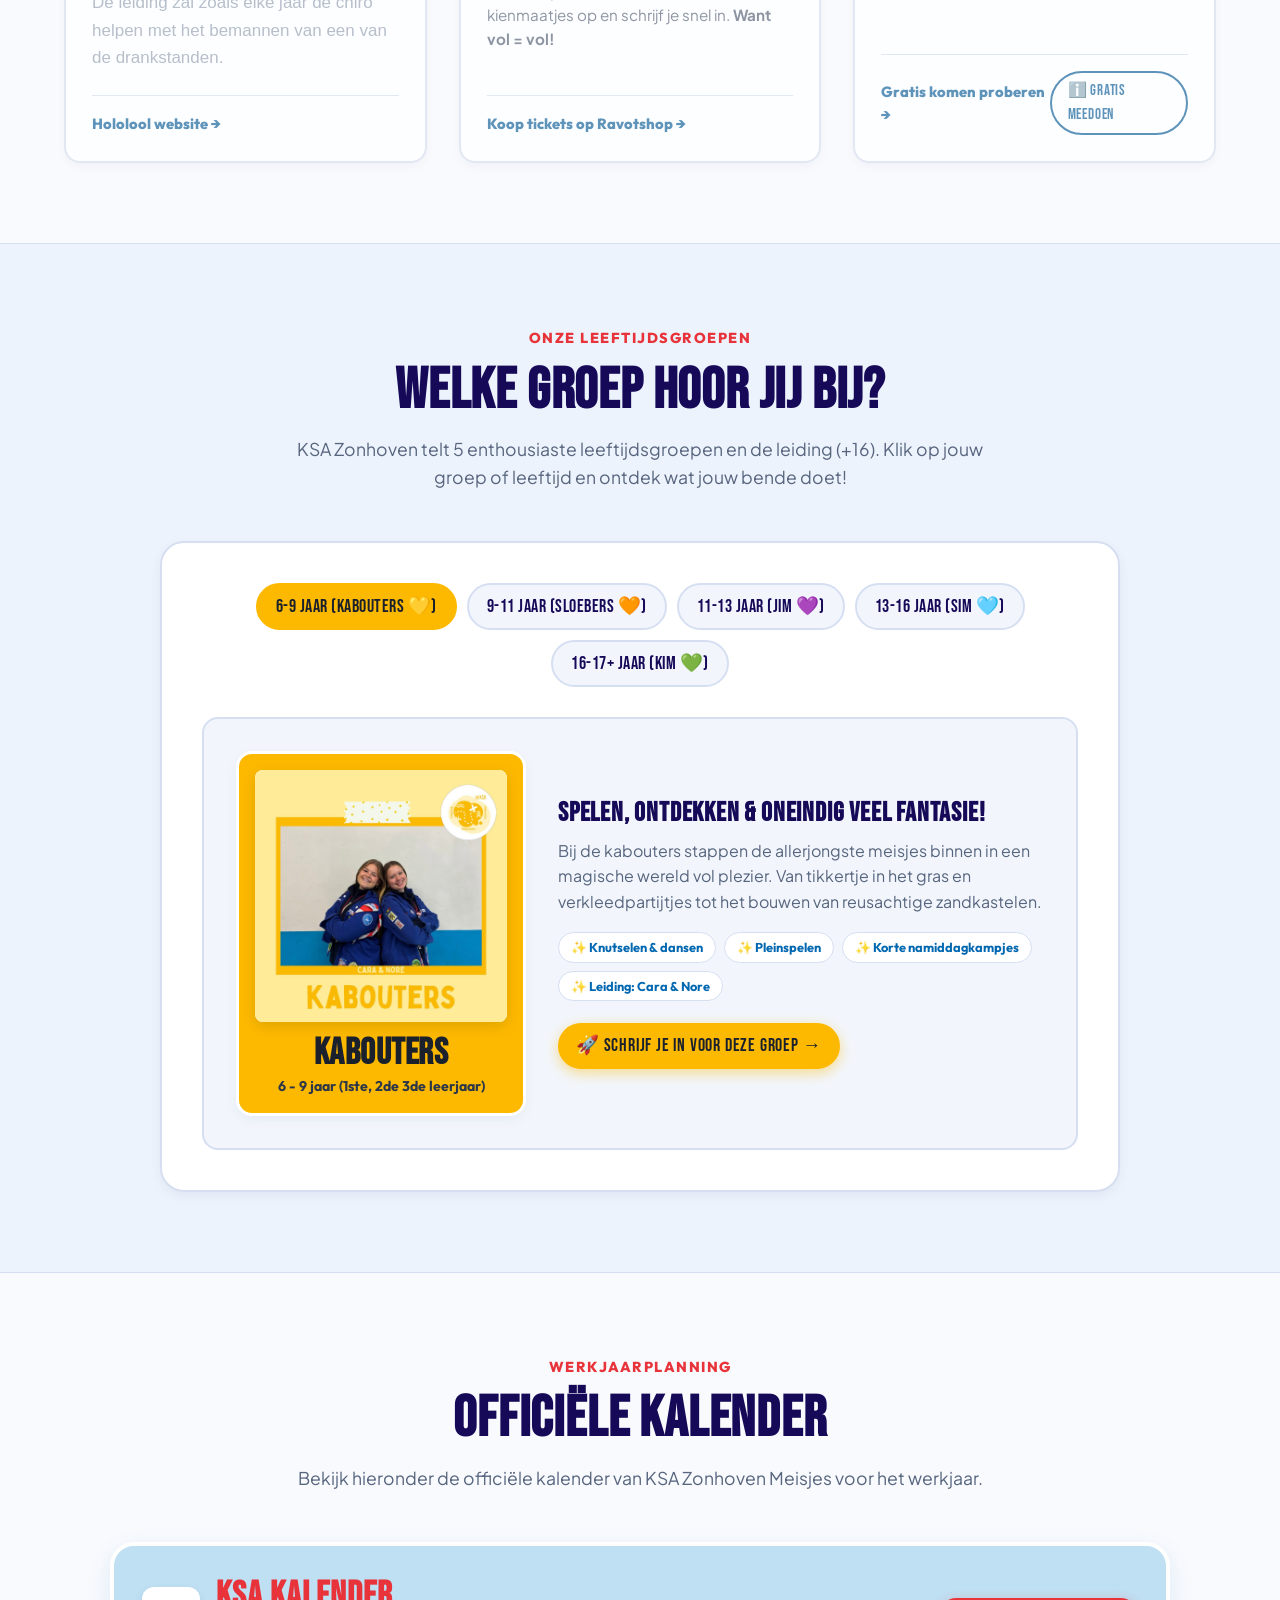
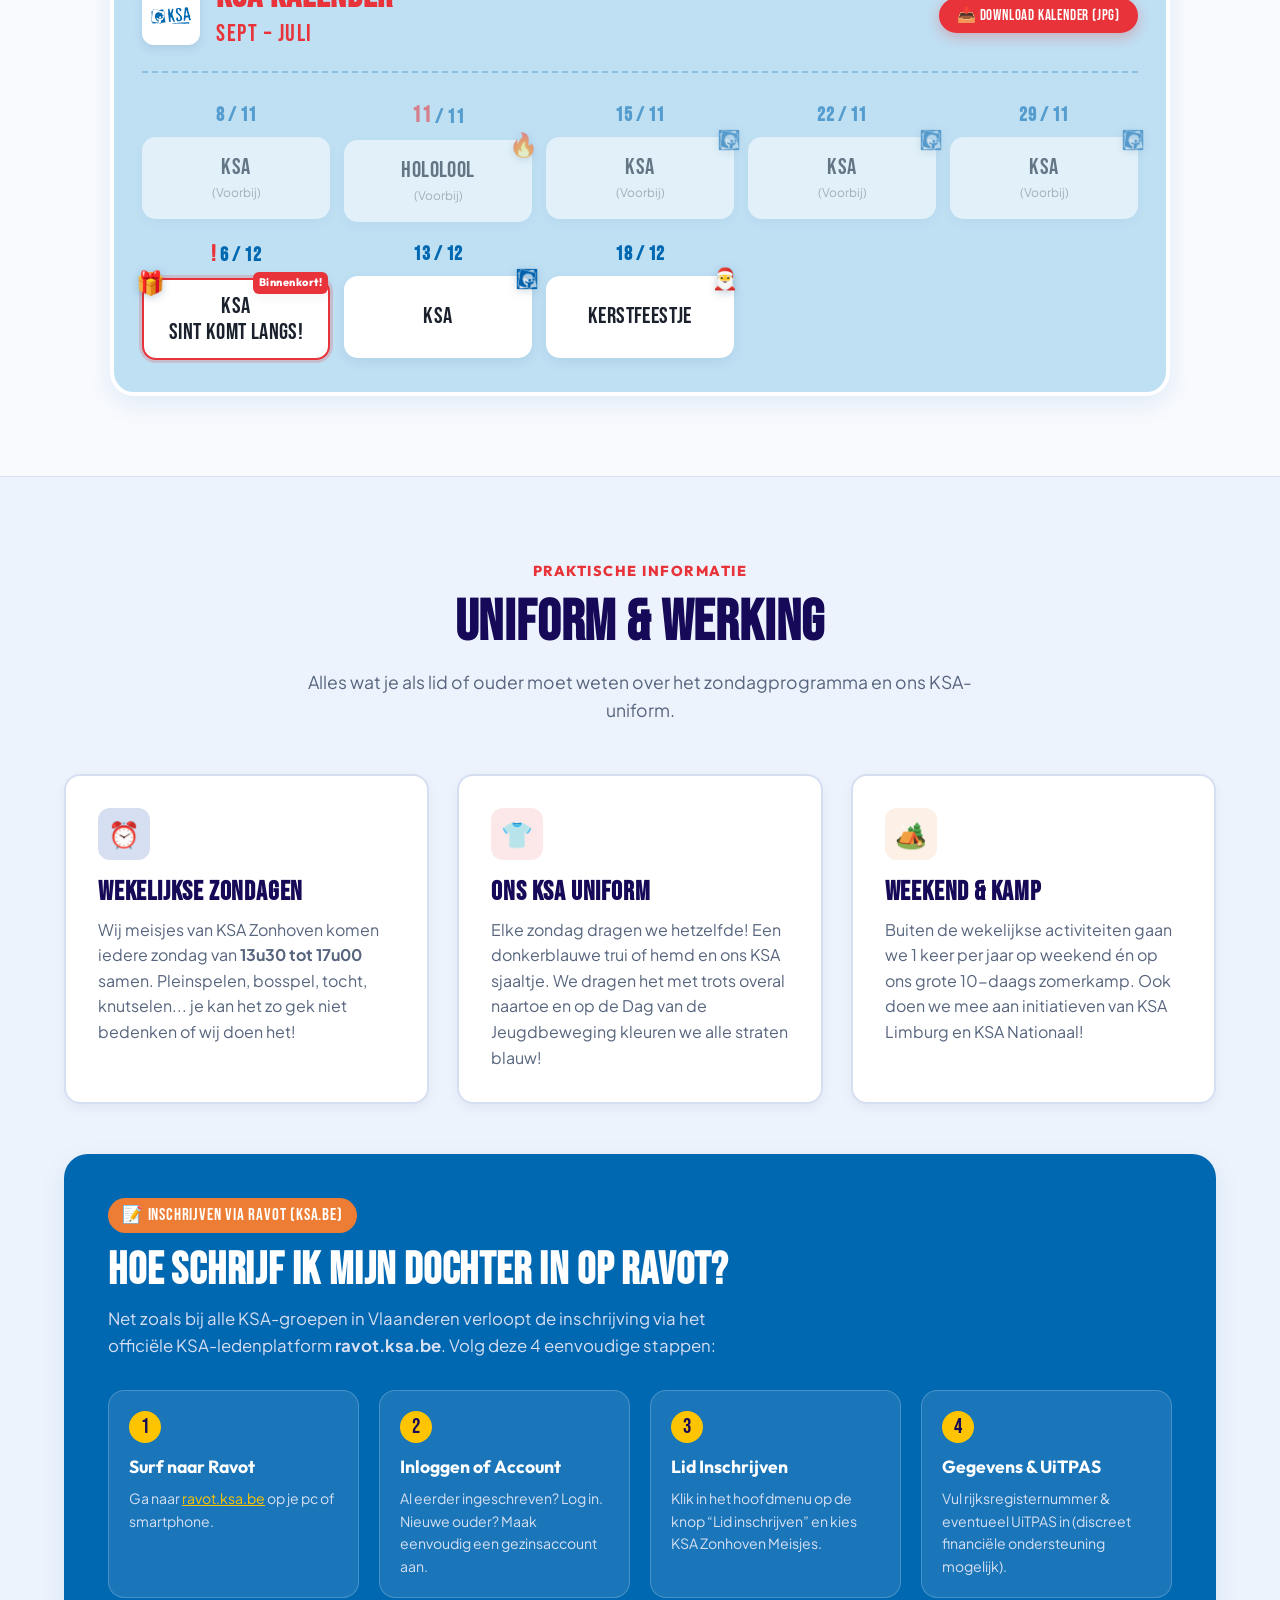
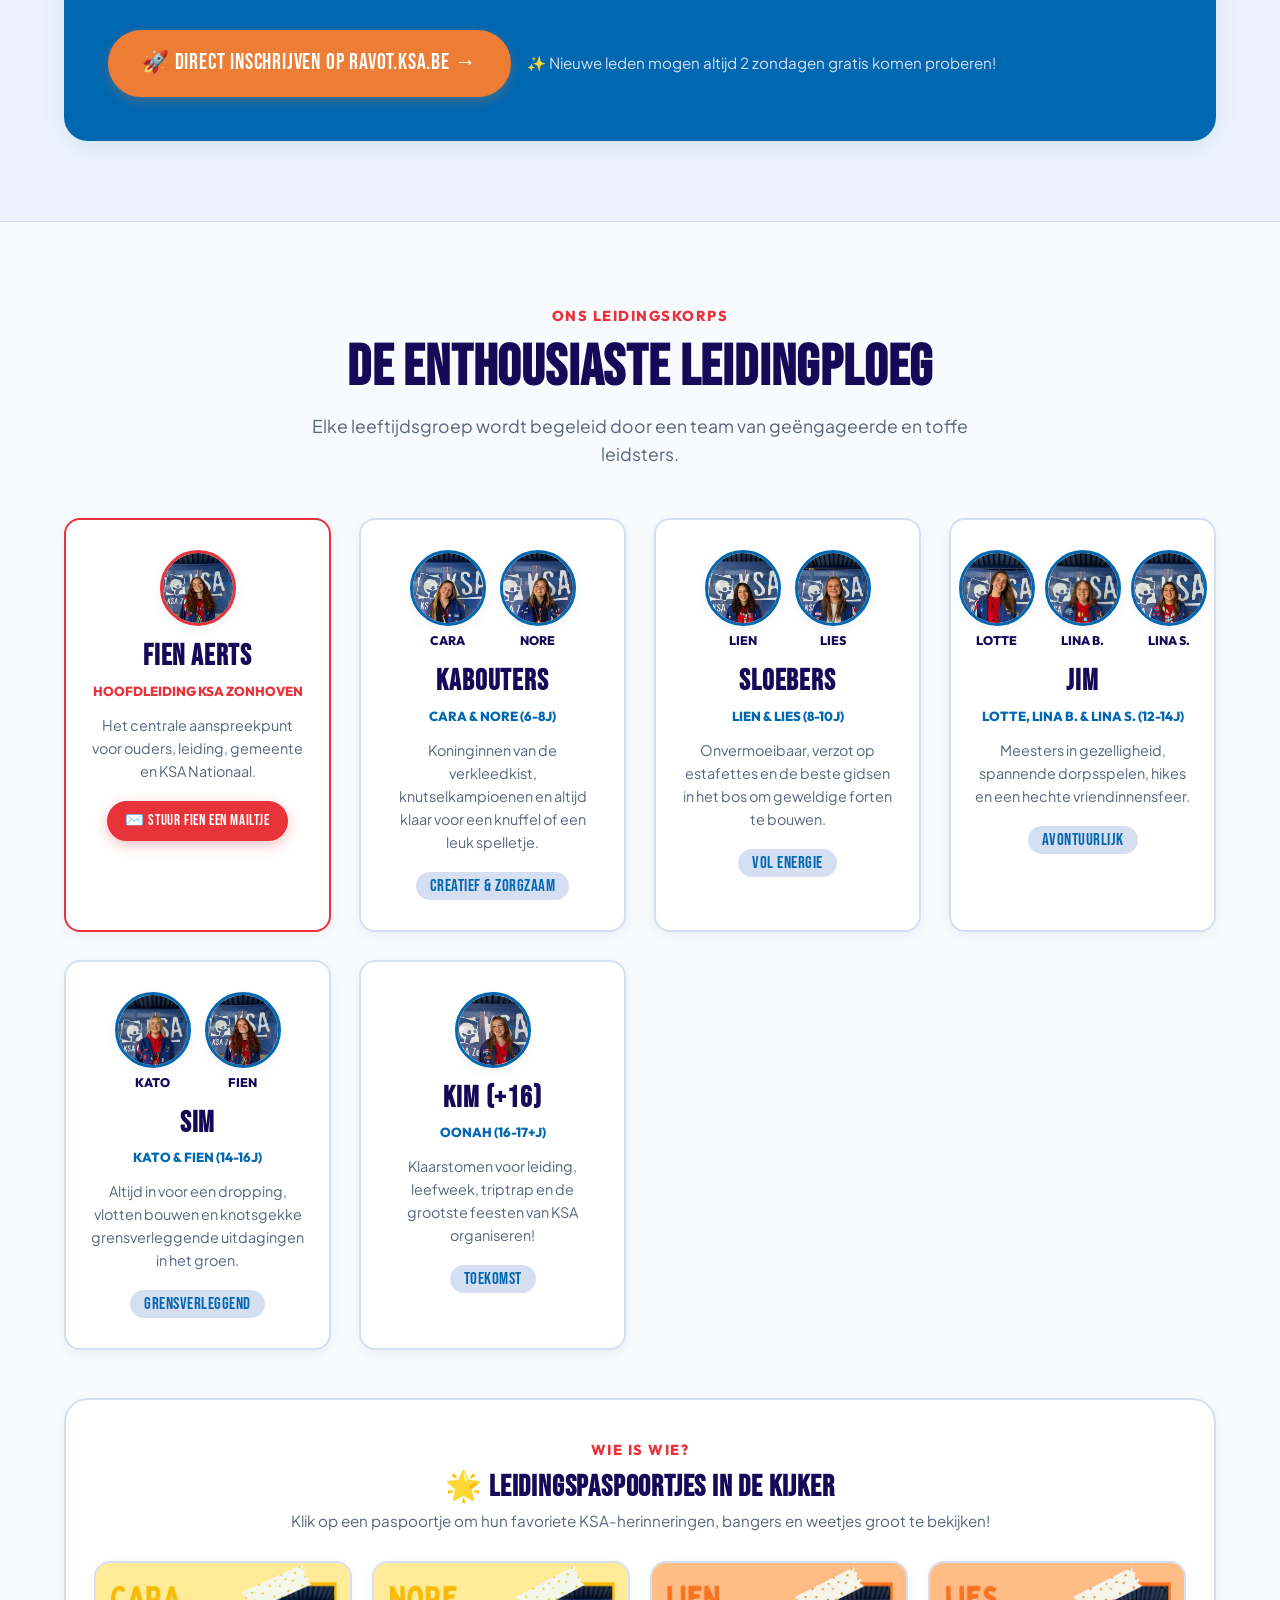
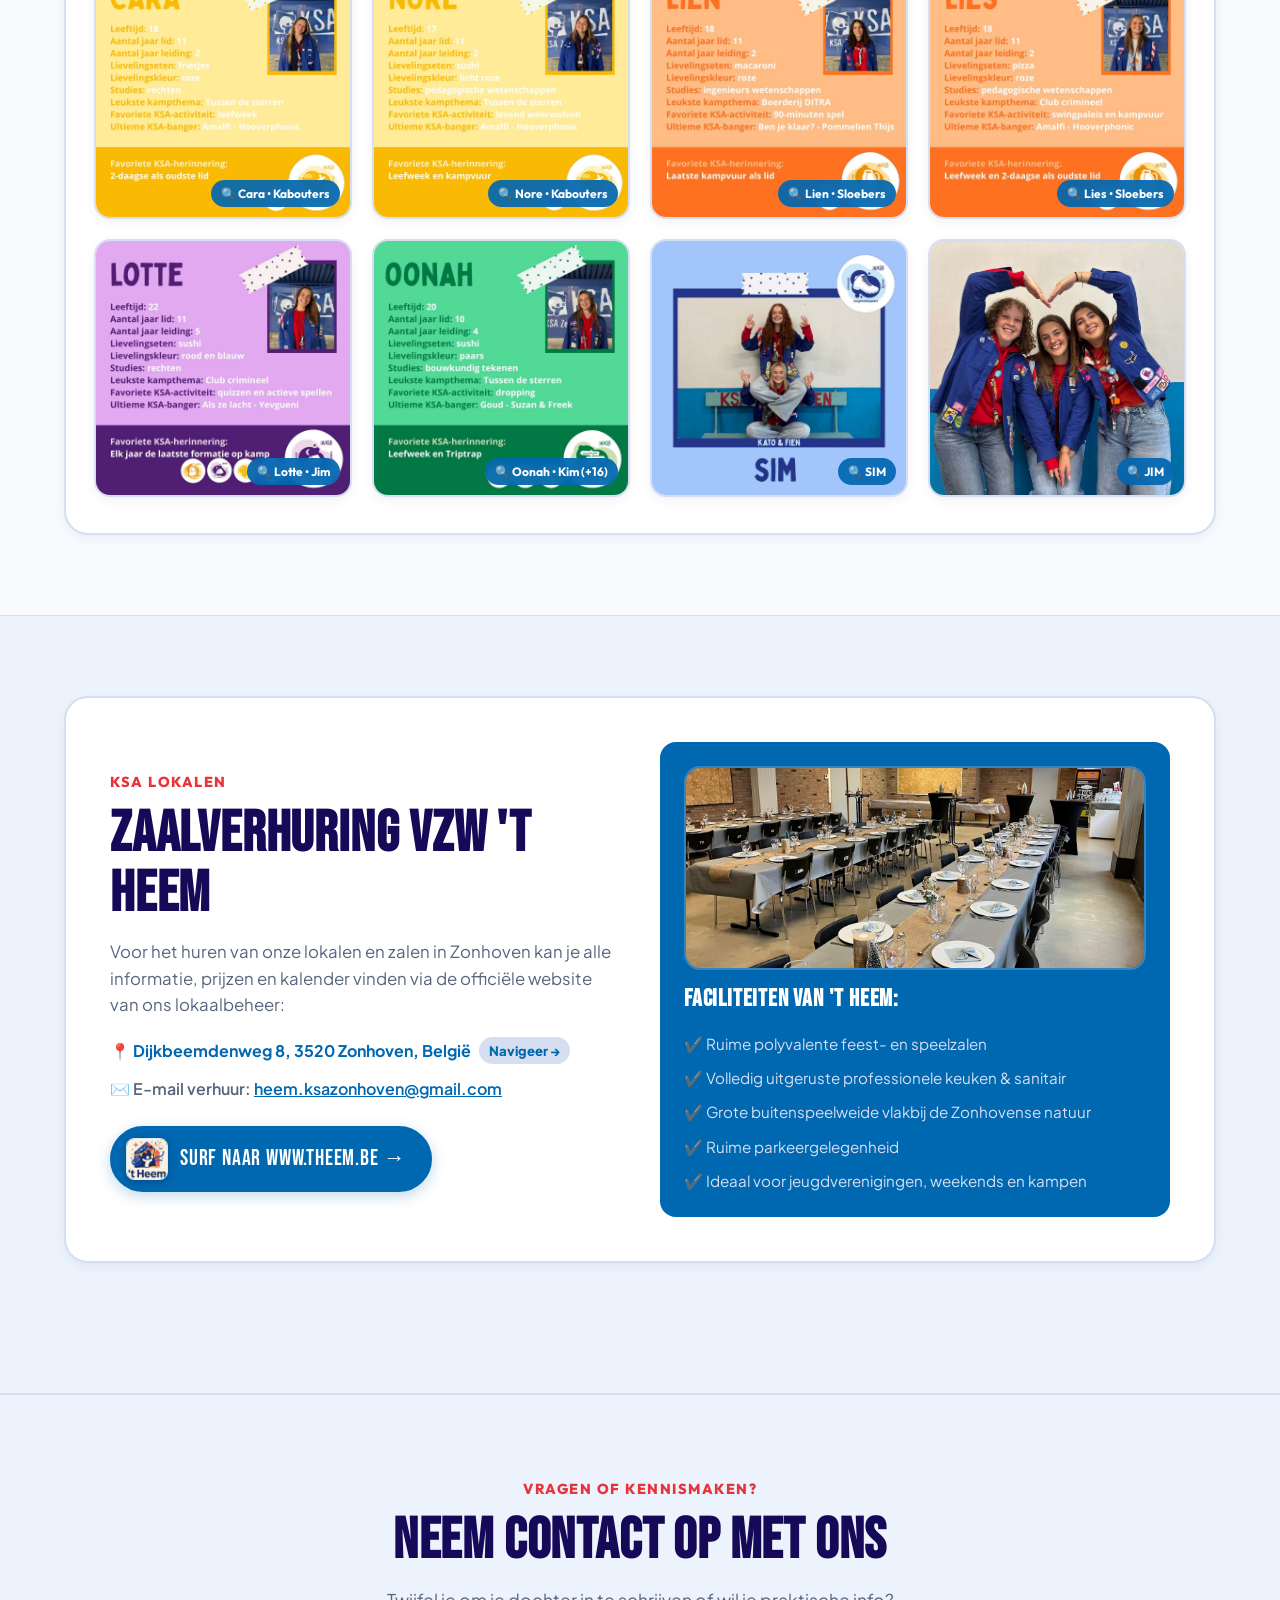
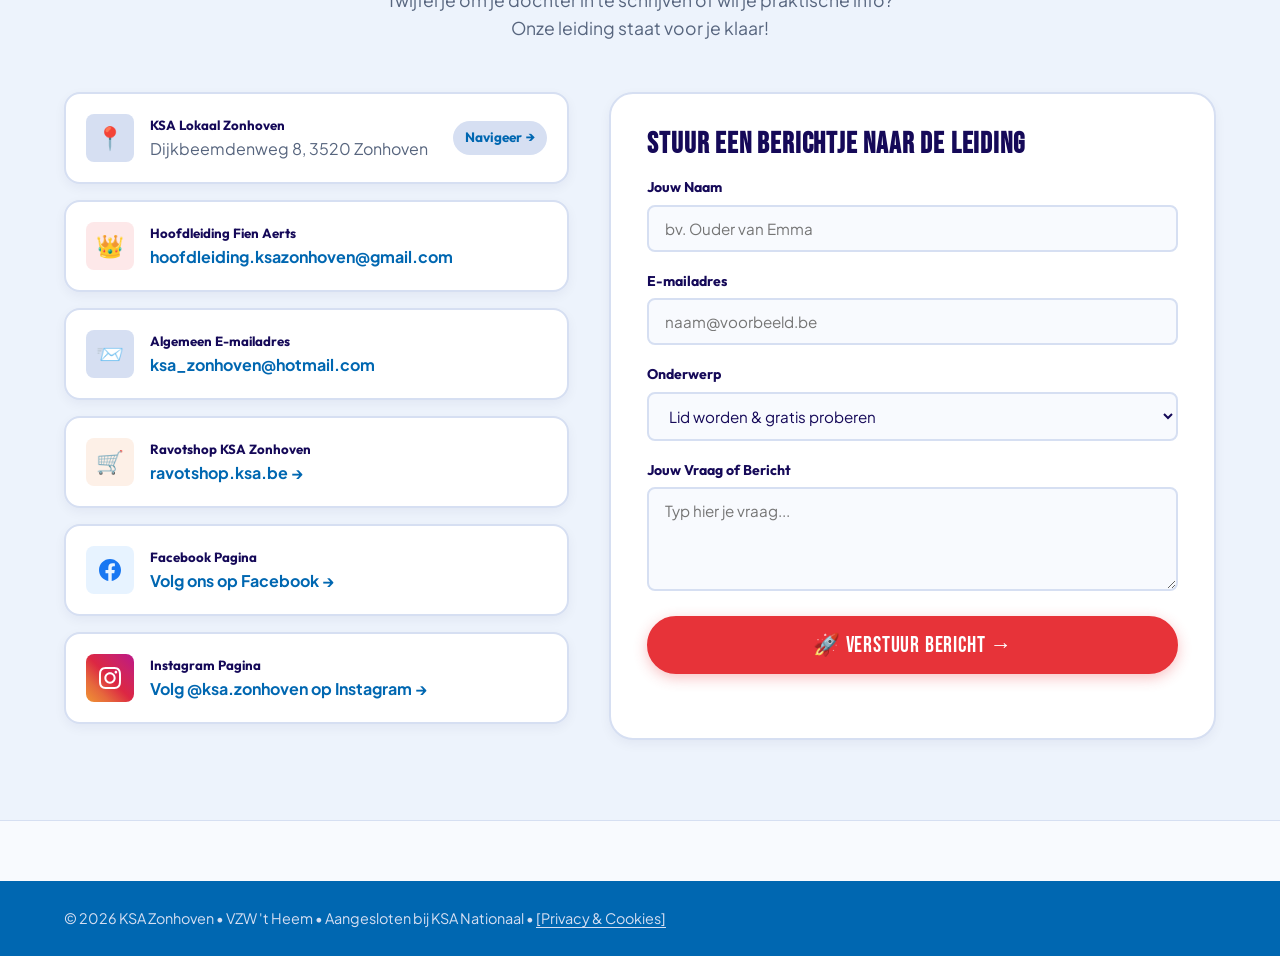
==== commit c3d60ab7: "Maak website installeerbaar als web app (PWA) met desktop installatieknop, banner en manifest integr" ====
--- a/index.html
+++ b/index.html
@@ -12,14 +12,26 @@
   <meta property="og:image" content="assets/images/real_hero_banner.jpg">
   <meta property="og:type" content="website">
 
-  <!-- Favicon -->
+  <!-- Web App Manifest & PWA Configuration -->
+  <link rel="manifest" href="manifest.json">
+  <meta name="theme-color" content="#0067b1">
+  <meta name="mobile-web-app-capable" content="yes">
+  <meta name="apple-mobile-web-app-capable" content="yes">
+  <meta name="apple-mobile-web-app-status-bar-style" content="default">
+  <meta name="apple-mobile-web-app-title" content="KSA Zonhoven">
+
+  <!-- Favicon & App Icons -->
   <link rel="icon" type="image/svg+xml" href="assets/icons/ksa-logo-official.svg?v=blue">
+  <link rel="apple-touch-icon" href="assets/icons/apple-touch-icon.png">
+  <link rel="apple-touch-icon" sizes="180x180" href="assets/icons/apple-touch-icon.png">
+  <link rel="apple-touch-icon" sizes="192x192" href="assets/icons/pwa-icon-192.png">
+  <link rel="apple-touch-icon" sizes="512x512" href="assets/icons/pwa-icon-512.png">
 
   <!-- Stylesheet in KSA.BE Style -->
-  <link rel="stylesheet" href="css/style.css?v=gh36">
+  <link rel="stylesheet" href="css/style.css?v=gh37">
 
   <!-- Automatic Device & Screen Detection (Mobile vs Desktop) -->
-  <script src="js/device-detect.js?v=gh27"></script>
+  <script src="js/device-detect.js?v=gh28"></script>
 
   <!-- OneSignal Web Push SDK -->
   <script src="https://cdn.onesignal.com/sdks/web/v16/OneSignalSDK.page.js" defer></script>
@@ -131,6 +143,12 @@
 
       <!-- Action Items -->
       <div class="nav-actions">
+        <!-- Desktop PWA Install Button -->
+        <button type="button" class="pwa-desktop-install-btn" id="pwaDesktopInstallBtn" style="display:none;" title="Installeer KSA Zonhoven als app op je computer">
+          <span style="font-size:1rem; line-height:1;">📲</span>
+          <span>App Installeren</span>
+        </button>
+
         <!-- Mobile Hamburger Menu Button -->
         <button type="button" class="mobile-menu-btn" id="mobileMenuBtn" aria-label="Menu openen">
           ☰
@@ -985,6 +1003,9 @@
           &copy; 2026 KSA Zonhoven &bull; VZW 't Heem &bull; Aangesloten bij KSA Nationaal &bull; <a href="javascript:void(0)" class="footer-privacy-trigger" style="color:inherit; text-decoration:underline;">[Privacy &amp; Cookies]</a>
         </div>
         <div class="footer-support-tags">
+          <button type="button" class="footer-admin-link pwa-footer-install-btn" id="pwaFooterInstallBtn" style="display:none;" title="Installeer KSA Zonhoven als web app">
+            <span>📲 Web App Installeren</span>
+          </button>
           <a href="https://docs.google.com/spreadsheets/d/1yNw0GTkWEvEtJ9beIVNfT-pSE5rVDy1sILdIHAQUhX4/edit" target="_blank" rel="noopener" class="footer-admin-link" title="Open Google Sheets om de kalender en website aan te passen">
             <span>📊 Website Beheer (Google Sheets) &rarr;</span>
           </a>
@@ -1057,9 +1078,70 @@
     </div>
   </div>
 
+  <!-- Desktop PWA Install Notification Banner -->
+  <div id="pwaDesktopBanner" class="pwa-desktop-banner" style="display:none;">
+    <img src="assets/icons/pwa-icon-192.png" alt="KSA App" class="pwa-desktop-banner-icon">
+    <div class="pwa-desktop-banner-text">
+      <strong>KSA Zonhoven App</strong>
+      <span>Installeer als snelle app op je computer of tablet</span>
+    </div>
+    <button type="button" class="pwa-desktop-banner-btn-install" id="pwaDesktopBannerInstallBtn">Installeer</button>
+    <button type="button" class="pwa-desktop-banner-btn-close" id="pwaDesktopBannerCloseBtn" aria-label="Sluiten">✕</button>
+  </div>
+
+  <!-- Desktop PWA Install Instructions Modal -->
+  <div id="pwaDesktopModal" class="pwa-desktop-modal" style="display:none;">
+    <div class="pwa-desktop-modal-card" role="dialog" aria-modal="true" aria-labelledby="pwaDesktopModalTitle">
+      <div class="pwa-desktop-modal-header">
+        <div style="display:flex; align-items:center; gap:10px;">
+          <img src="assets/icons/pwa-icon-192.png" alt="KSA Logo" style="width:36px; height:36px; border-radius:8px;">
+          <div>
+            <h3 id="pwaDesktopModalTitle" style="margin:0; font-size:1.15rem; color:var(--ksa-blue, #002b7f);">KSA Zonhoven Installeren</h3>
+            <span style="font-size:0.75rem; color:#64748b; font-weight:600;">Officiële Progressive Web App</span>
+          </div>
+        </div>
+        <button type="button" id="pwaDesktopModalClose" class="pwa-modal-close-btn" aria-label="Sluiten">✕</button>
+      </div>
+
+      <div class="pwa-desktop-modal-body">
+        <p style="margin:0 0 4px 0; font-size:0.88rem; color:#334155;">Je kunt de KSA Zonhoven website eenvoudig als app installeren op je computer:</p>
+        
+        <div class="pwa-step-box">
+          <div class="pwa-step-badge">1</div>
+          <div>
+            <strong style="color:#0f172a; font-size:0.9rem;">In Google Chrome of Microsoft Edge:</strong>
+            <p style="margin:2px 0 0 0; font-size:0.84rem; color:#475569;">Klik rechts in de adresbalk van je browser op het icoontje <strong>'App installeren'</strong> (⊕ of het computerschermpje met een pijl naar beneden).</p>
+          </div>
+        </div>
+
+        <div class="pwa-step-box">
+          <div class="pwa-step-badge">2</div>
+          <div>
+            <strong style="color:#0f172a; font-size:0.9rem;">In Safari (Mac of iPad):</strong>
+            <p style="margin:2px 0 0 0; font-size:0.84rem; color:#475569;">Klik in de menubalk op <strong>Archief (of het Deel-icoon)</strong> ➔ kies <strong>'Voeg toe aan Dock'</strong> (of 'Zet op beginscherm').</p>
+          </div>
+        </div>
+
+        <div class="pwa-step-box">
+          <div class="pwa-step-badge">3</div>
+          <div>
+            <strong style="color:#0f172a; font-size:0.9rem;">Directe toegang:</strong>
+            <p style="margin:2px 0 0 0; font-size:0.84rem; color:#475569;">De website opent voortaan direct in een eigen snel venster vanaf je bureaublad of taakbalk!</p>
+          </div>
+        </div>
+      </div>
+
+      <div class="pwa-desktop-modal-footer">
+        <button type="button" id="pwaDesktopModalOkBtn" class="btn btn-primary" style="width:100%; justify-content:center; padding:10px;">
+          Begrepen
+        </button>
+      </div>
+    </div>
+  </div>
+
   <!-- Scripts -->
   <script src="js/html2canvas.min.js"></script>
-  <script src="js/main.js?v=gh19"></script>
+  <script src="js/main.js?v=gh20"></script>
   <script src="js/visual-editor.js?v=gh51"></script>
 </body>
 </html>
--- a/css/style.css
+++ b/css/style.css
@@ -2297,3 +2297,222 @@
     text-align: center;
   }
 }
+
+/* ==========================================================================
+   PWA Web App Installation Styles (Desktop & Website)
+   ========================================================================== */
+.pwa-desktop-install-btn {
+  display: none;
+  align-items: center;
+  gap: 6px;
+  font-size: 0.82rem;
+  font-weight: 700;
+  padding: 6px 14px;
+  border-radius: var(--radius-full, 999px);
+  transition: all 0.2s ease;
+  cursor: pointer;
+  background: #ffffff;
+  color: var(--ksa-blue, #0067b1);
+  border: 1.5px solid var(--ksa-blue, #0067b1);
+}
+
+.pwa-desktop-install-btn:hover {
+  background: var(--ksa-blue, #0067b1);
+  color: #ffffff;
+  transform: translateY(-1px);
+  box-shadow: 0 4px 12px rgba(0, 103, 177, 0.25);
+}
+
+.pwa-footer-install-btn {
+  display: none;
+  align-items: center;
+  gap: 6px;
+  font-size: 0.82rem;
+  color: var(--ksa-blue, #0067b1);
+  font-weight: 700;
+  background: #eff6ff;
+  border: 1px solid #bfdbfe;
+  border-radius: 6px;
+  padding: 4px 10px;
+  cursor: pointer;
+  transition: all 0.2s ease;
+}
+
+.pwa-footer-install-btn:hover {
+  background: #dbeafe;
+  color: #004b82;
+  transform: translateY(-1px);
+}
+
+/* Desktop PWA Floating Notification */
+.pwa-desktop-banner {
+  position: fixed;
+  bottom: 24px;
+  right: 24px;
+  max-width: 380px;
+  background: #ffffff;
+  border-radius: 14px;
+  box-shadow: 0 10px 30px rgba(0, 43, 127, 0.18), 0 2px 8px rgba(0, 0, 0, 0.08);
+  border: 1.5px solid #dbeafe;
+  padding: 12px 16px;
+  display: flex;
+  align-items: center;
+  gap: 12px;
+  z-index: 9990;
+  animation: pwaSlideUp 0.35s cubic-bezier(0.16, 1, 0.3, 1);
+}
+
+@keyframes pwaSlideUp {
+  from { opacity: 0; transform: translateY(20px); }
+  to { opacity: 1; transform: translateY(0); }
+}
+
+.pwa-desktop-banner-icon {
+  width: 44px;
+  height: 44px;
+  border-radius: 10px;
+  flex-shrink: 0;
+  box-shadow: 0 2px 6px rgba(0, 0, 0, 0.1);
+}
+
+.pwa-desktop-banner-text {
+  display: flex;
+  flex-direction: column;
+  flex: 1;
+  min-width: 0;
+}
+
+.pwa-desktop-banner-text strong {
+  font-size: 0.9rem;
+  color: #002b7f;
+  font-weight: 800;
+}
+
+.pwa-desktop-banner-text span {
+  font-size: 0.78rem;
+  color: #64748b;
+  line-height: 1.3;
+}
+
+.pwa-desktop-banner-btn-install {
+  background: var(--ksa-blue, #0067b1);
+  color: #ffffff;
+  border: none;
+  border-radius: 999px;
+  padding: 8px 16px;
+  font-size: 0.82rem;
+  font-weight: 700;
+  cursor: pointer;
+  white-space: nowrap;
+  transition: background 0.15s, transform 0.15s;
+}
+
+.pwa-desktop-banner-btn-install:hover {
+  background: #004b82;
+  transform: scale(1.03);
+}
+
+.pwa-desktop-banner-btn-close {
+  background: transparent;
+  border: none;
+  font-size: 1.1rem;
+  color: #94a3b8;
+  cursor: pointer;
+  padding: 4px;
+  line-height: 1;
+}
+
+.pwa-desktop-banner-btn-close:hover {
+  color: #334155;
+}
+
+/* PWA Desktop Modal */
+.pwa-desktop-modal {
+  position: fixed;
+  inset: 0;
+  background: rgba(15, 23, 42, 0.55);
+  backdrop-filter: blur(4px);
+  display: flex;
+  align-items: center;
+  justify-content: center;
+  z-index: 99999;
+  padding: 16px;
+}
+
+.pwa-desktop-modal-card {
+  background: #ffffff;
+  border-radius: 16px;
+  max-width: 480px;
+  width: 100%;
+  box-shadow: 0 20px 45px rgba(0, 0, 0, 0.2);
+  overflow: hidden;
+  animation: pwaZoomIn 0.25s ease-out;
+}
+
+@keyframes pwaZoomIn {
+  from { opacity: 0; transform: scale(0.95); }
+  to { opacity: 1; transform: scale(1); }
+}
+
+.pwa-desktop-modal-header {
+  display: flex;
+  align-items: center;
+  justify-content: space-between;
+  padding: 16px 20px;
+  border-bottom: 1px solid #f1f5f9;
+}
+
+.pwa-modal-close-btn {
+  background: #f1f5f9;
+  border: none;
+  width: 32px;
+  height: 32px;
+  border-radius: 50%;
+  font-size: 16px;
+  cursor: pointer;
+  color: #475569;
+  display: flex;
+  align-items: center;
+  justify-content: center;
+}
+
+.pwa-modal-close-btn:hover {
+  background: #e2e8f0;
+}
+
+.pwa-desktop-modal-body {
+  padding: 18px 20px;
+  display: flex;
+  flex-direction: column;
+  gap: 12px;
+}
+
+.pwa-step-box {
+  display: flex;
+  align-items: flex-start;
+  gap: 12px;
+  background: #f8fafc;
+  padding: 10px 14px;
+  border-radius: 10px;
+  border: 1px solid #e2e8f0;
+}
+
+.pwa-step-badge {
+  width: 24px;
+  height: 24px;
+  border-radius: 50%;
+  background: var(--ksa-blue, #0067b1);
+  color: #ffffff;
+  font-size: 0.8rem;
+  font-weight: 800;
+  display: flex;
+  align-items: center;
+  justify-content: center;
+  flex-shrink: 0;
+}
+
+.pwa-desktop-modal-footer {
+  padding: 14px 20px 18px 20px;
+  border-top: 1px solid #f1f5f9;
+}
+
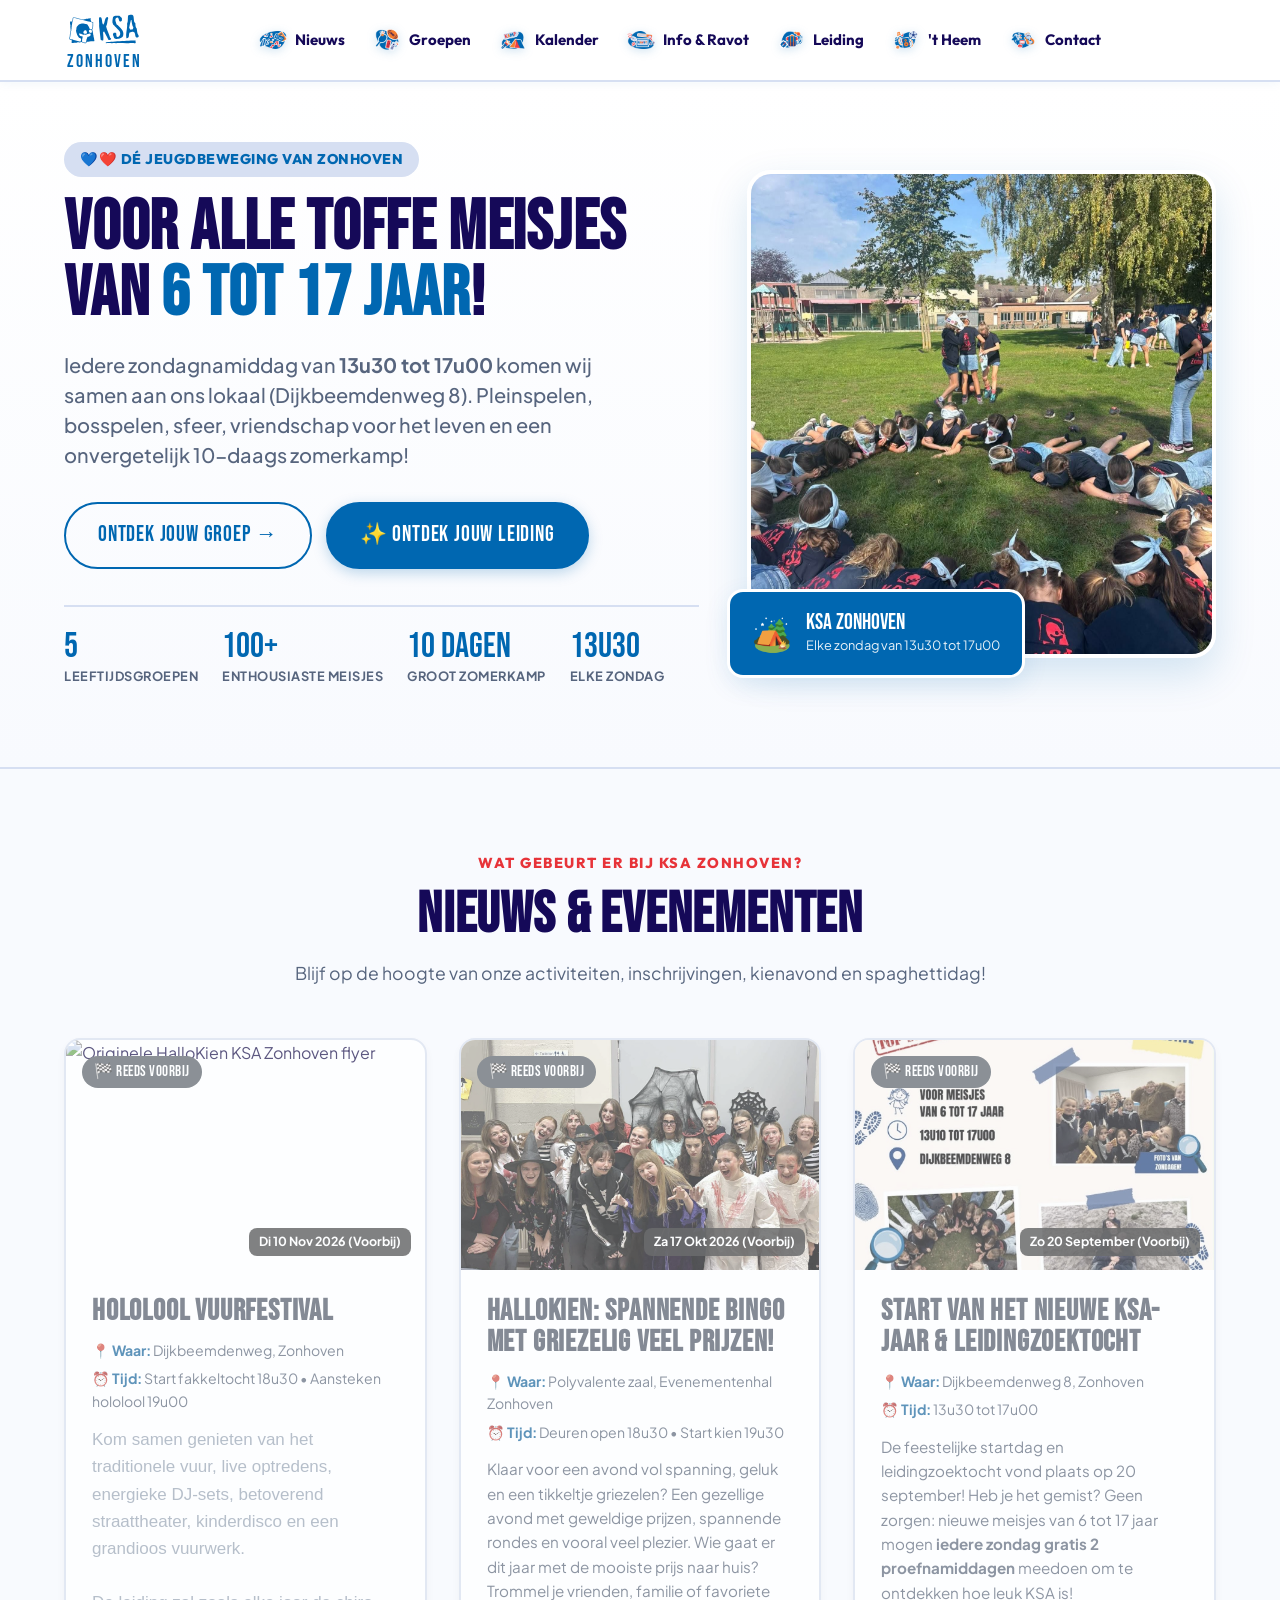
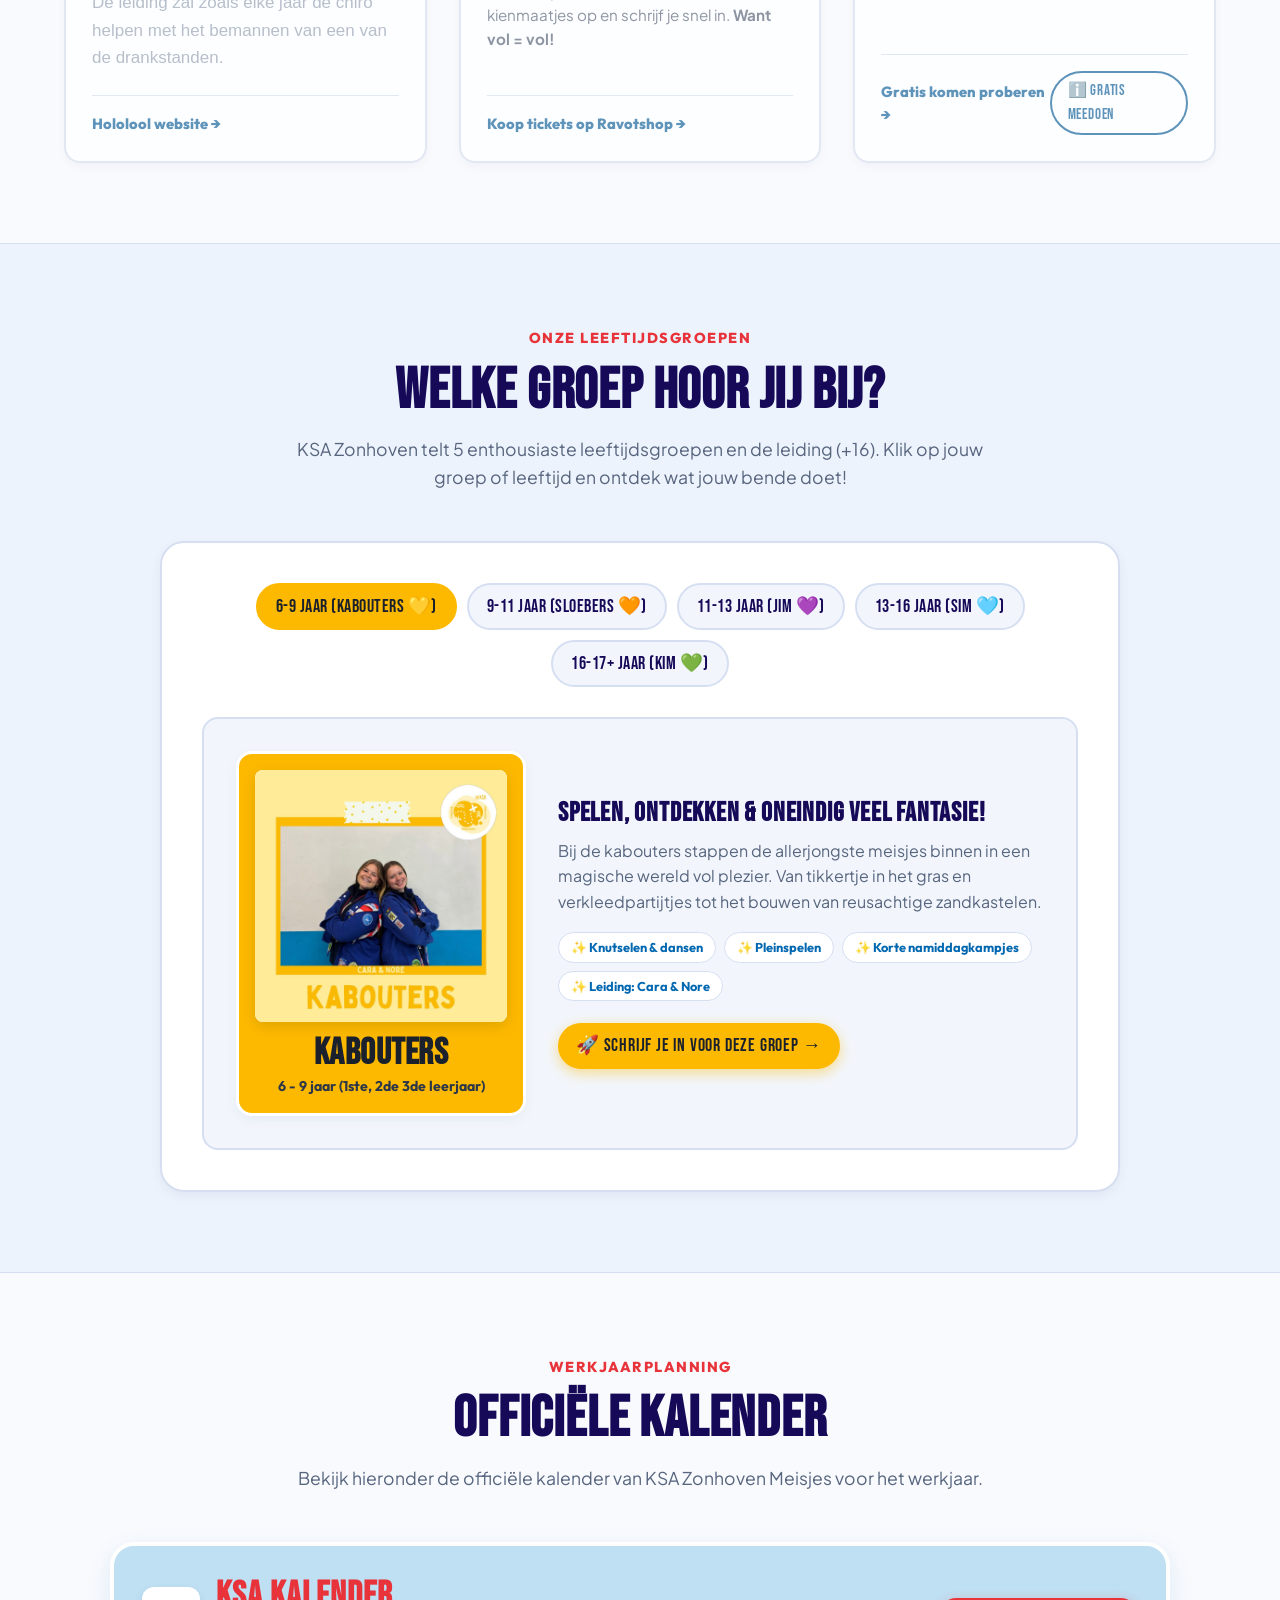
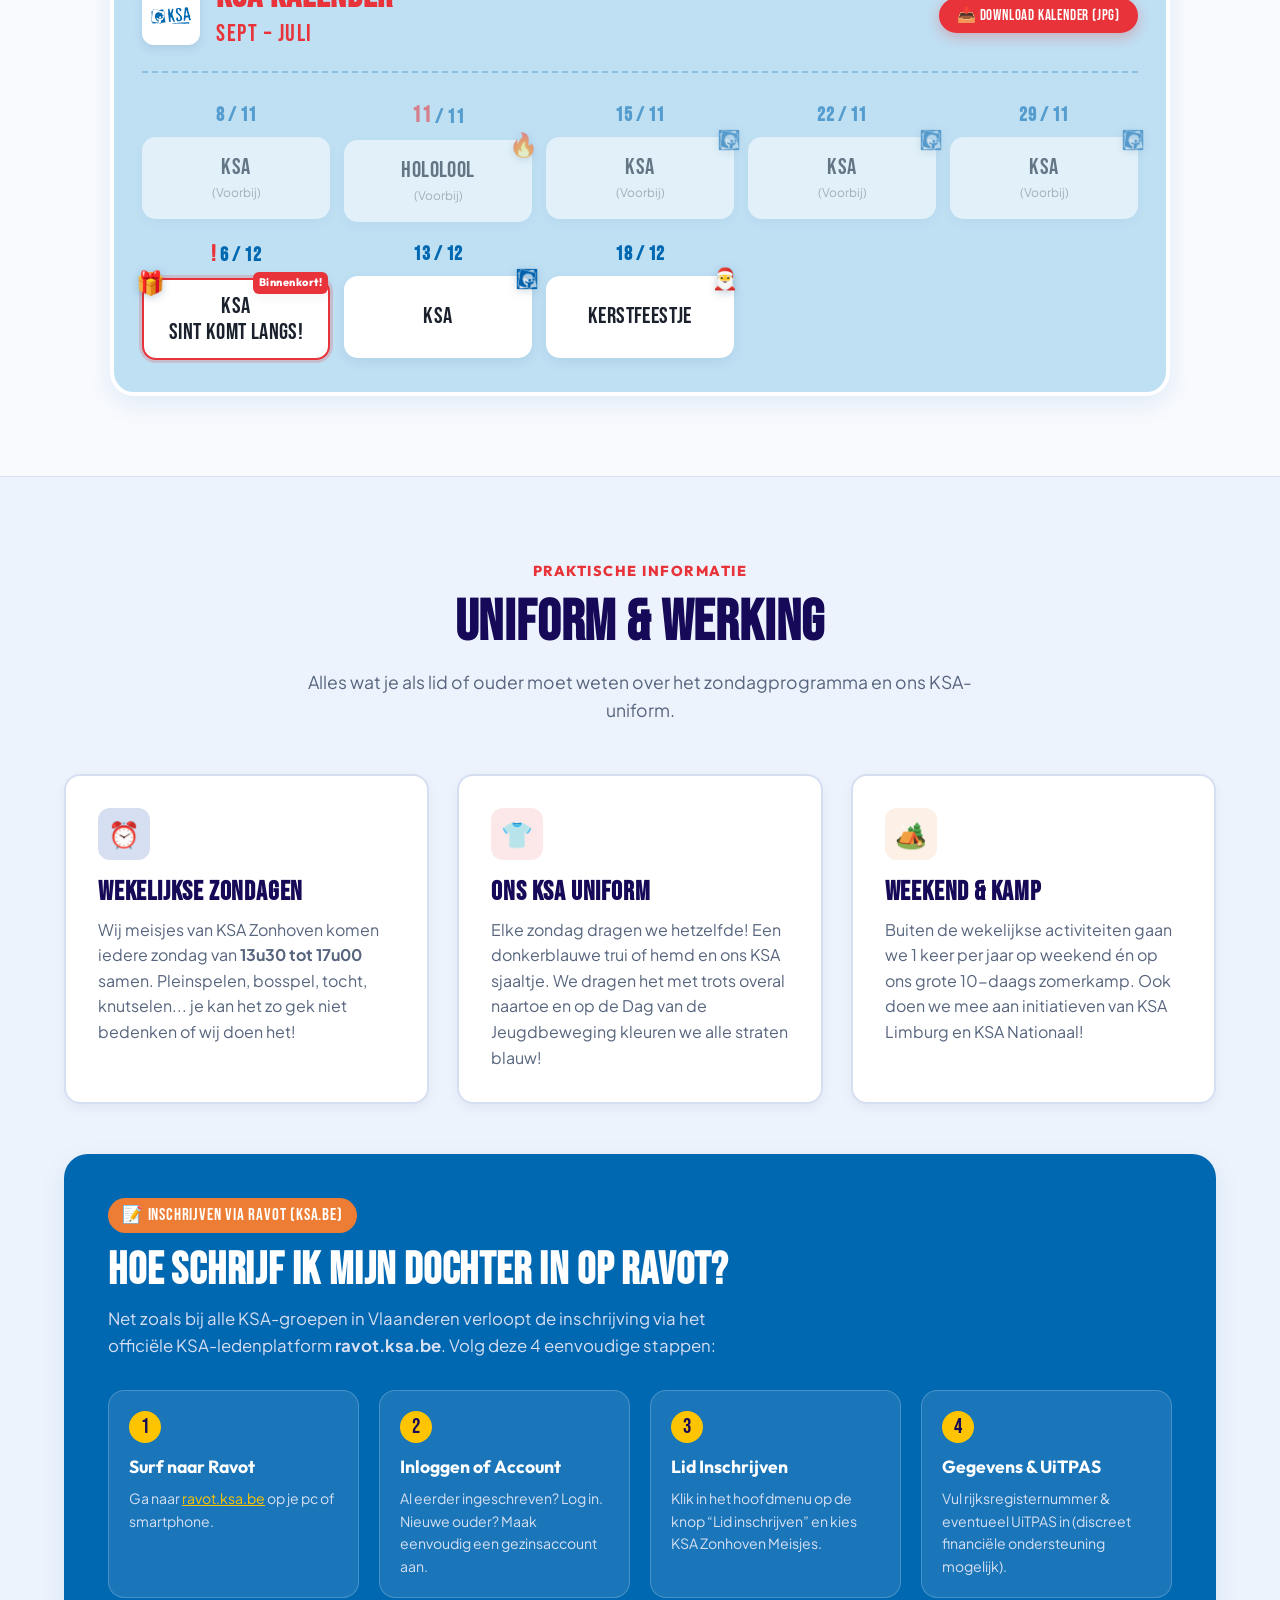
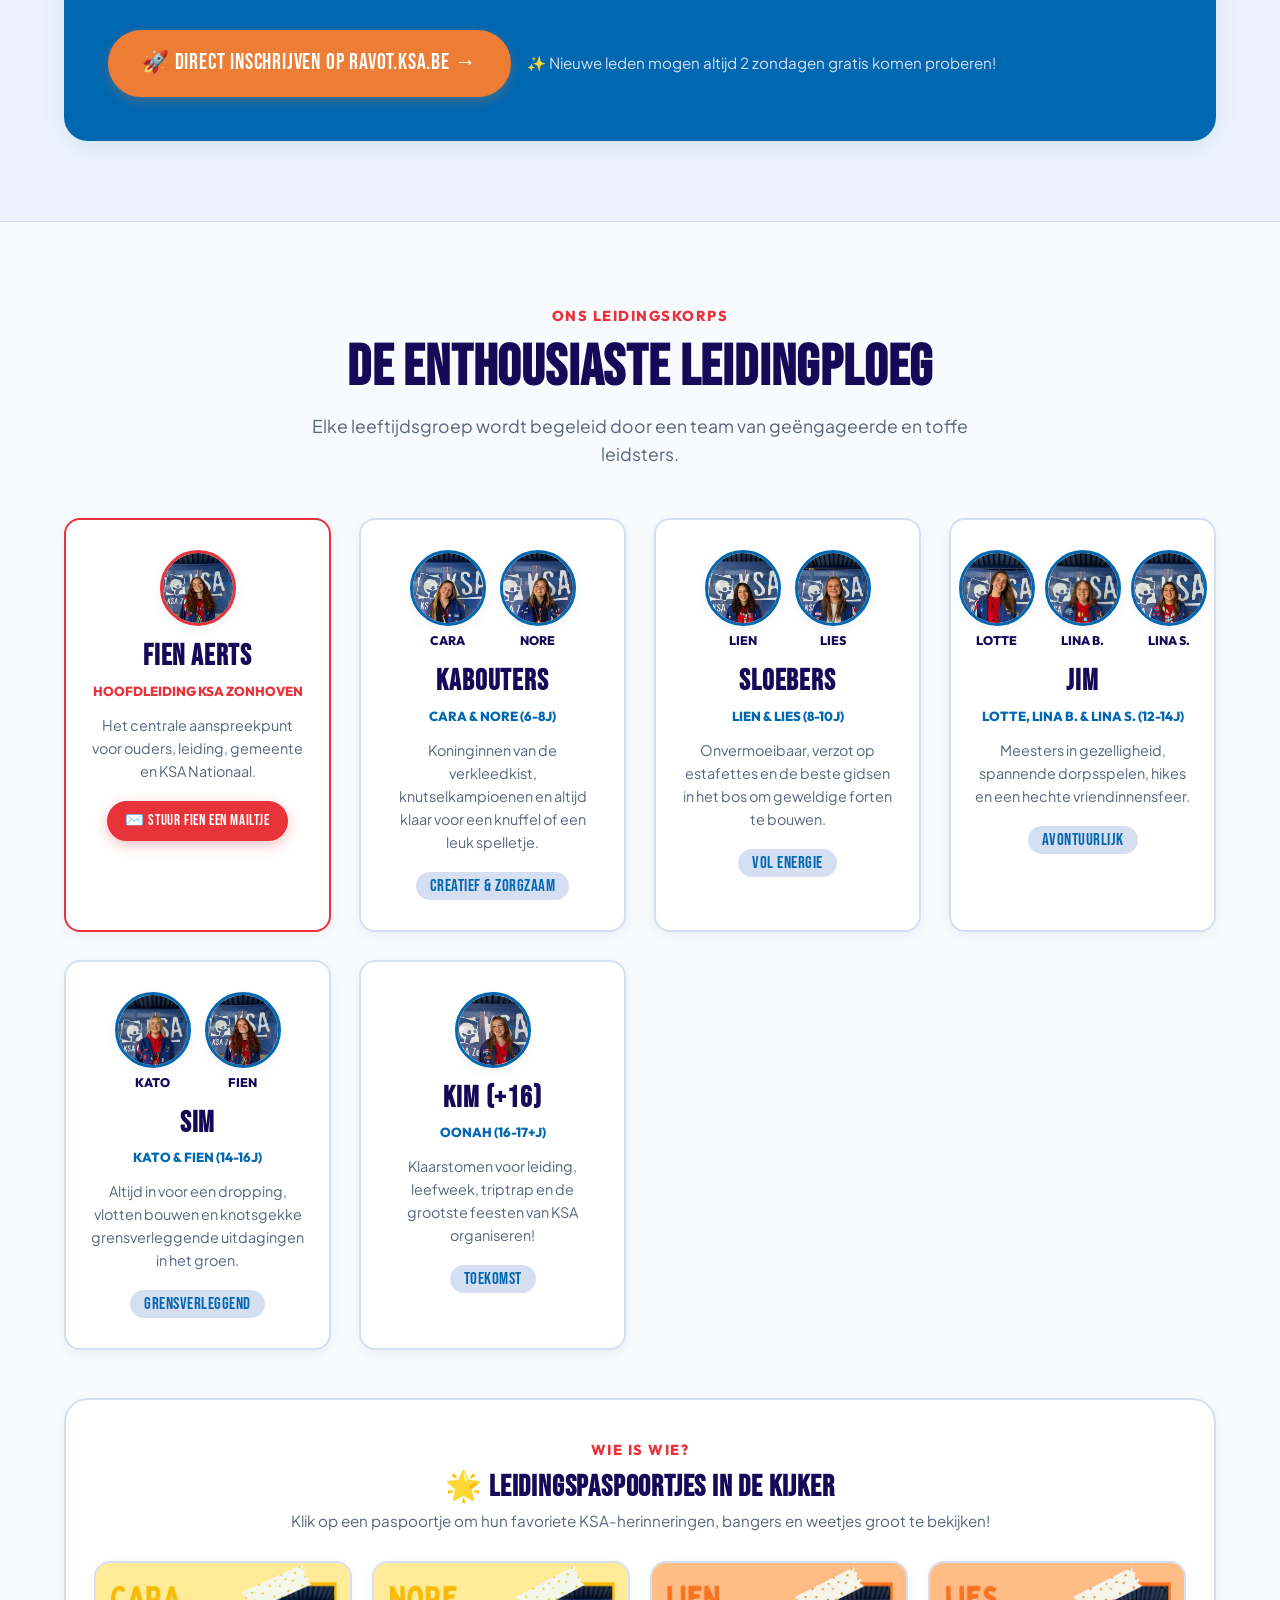
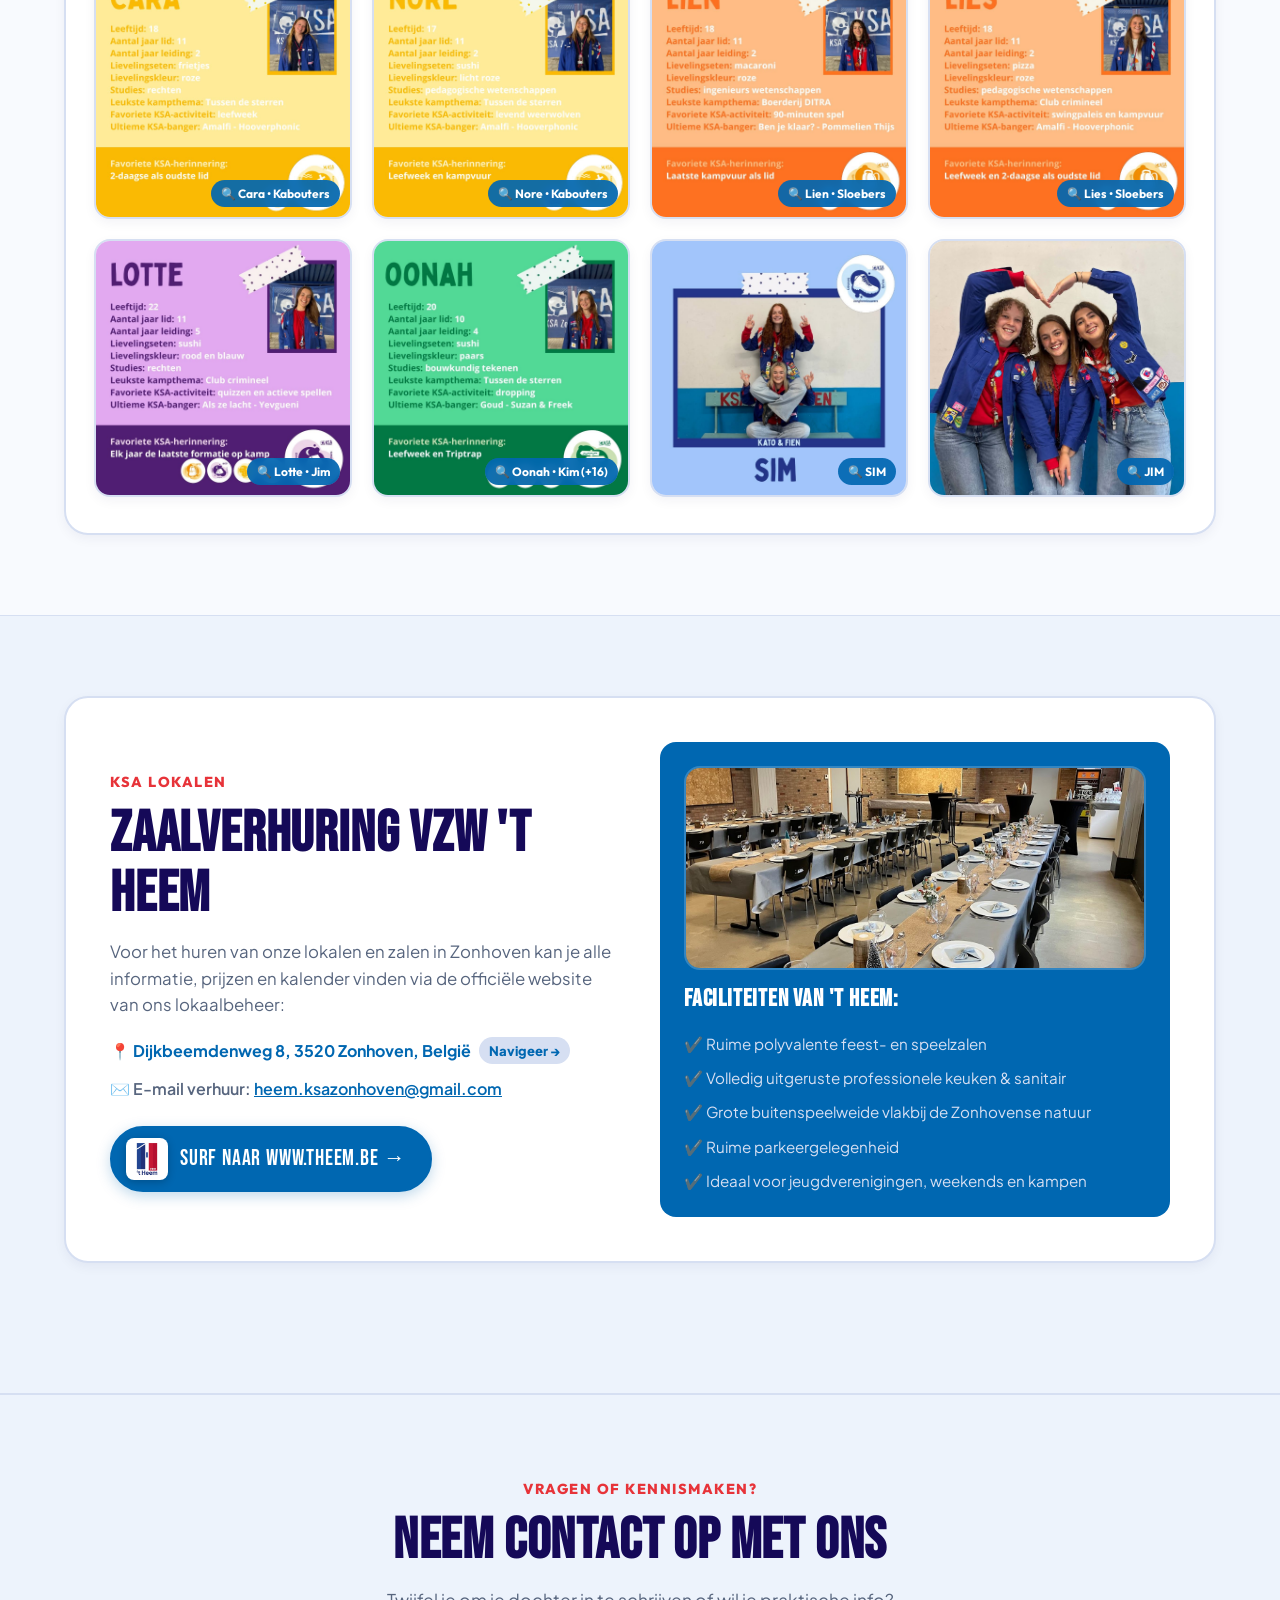
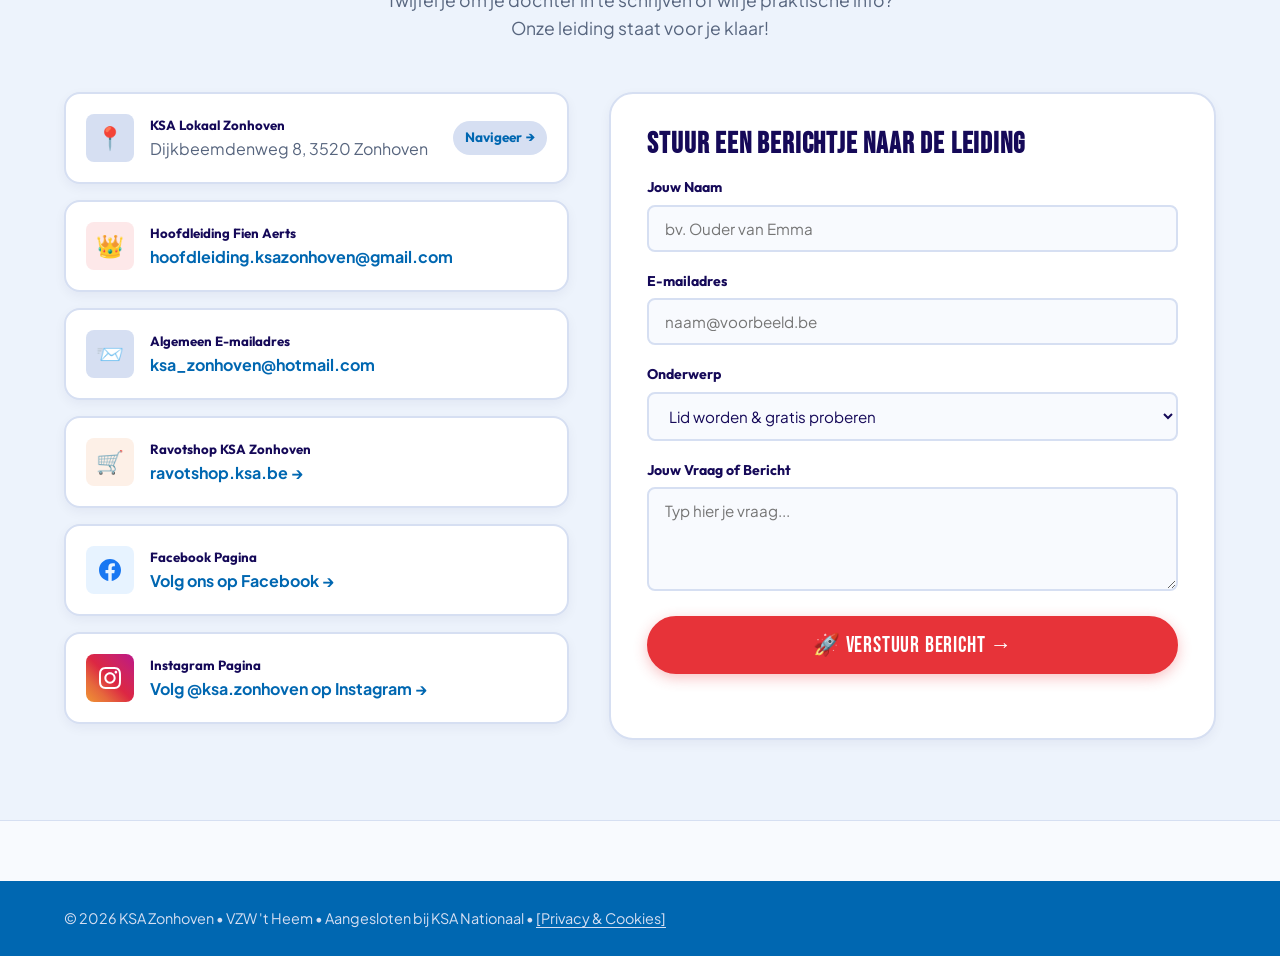
==== commit 1fba8ec1: "Update 't Heem logo op de theem.be knop naar het officiële VZW 't Heem logo" ====
--- a/index.html
+++ b/index.html
@@ -12,6 +12,7 @@
   <meta property="og:image" content="assets/images/real_hero_banner.jpg">
   <meta property="og:type" content="website">
 
+  <!-- Favicon -->
   <!-- Web App Manifest & PWA Configuration -->
   <link rel="manifest" href="manifest.json">
   <meta name="theme-color" content="#0067b1">
@@ -860,7 +861,7 @@
               ✉️ E-mail verhuur: <a href="mailto:heem.ksazonhoven@gmail.com" style="color: var(--ksa-blue); text-decoration: underline;">heem.ksazonhoven@gmail.com</a>
             </p>
             <a href="https://www.theem.be" target="_blank" rel="noopener" class="btn btn-blue btn-lg" data-confetti style="display: inline-flex; align-items: center; gap: 12px; padding: 10px 24px 10px 14px;">
-              <img src="images/theem_logo_card.jpg" alt="Logo VZW 't Heem" style="width: 42px; height: 42px; border-radius: 8px; object-fit: cover; box-shadow: 0 2px 8px rgba(0,0,0,0.22); flex-shrink: 0; border: 1.5px solid rgba(255,255,255,0.85);">
+              <img src="images/theem_logo_card.jpg?v=2" alt="Logo VZW 't Heem" style="width: 42px; height: 42px; border-radius: 8px; object-fit: contain; background: #ffffff; box-shadow: 0 2px 8px rgba(0,0,0,0.22); flex-shrink: 0; border: 1.5px solid rgba(255,255,255,0.85); padding: 1px;">
               <span>Surf naar www.theem.be &rarr;</span>
             </a>
           </div>
